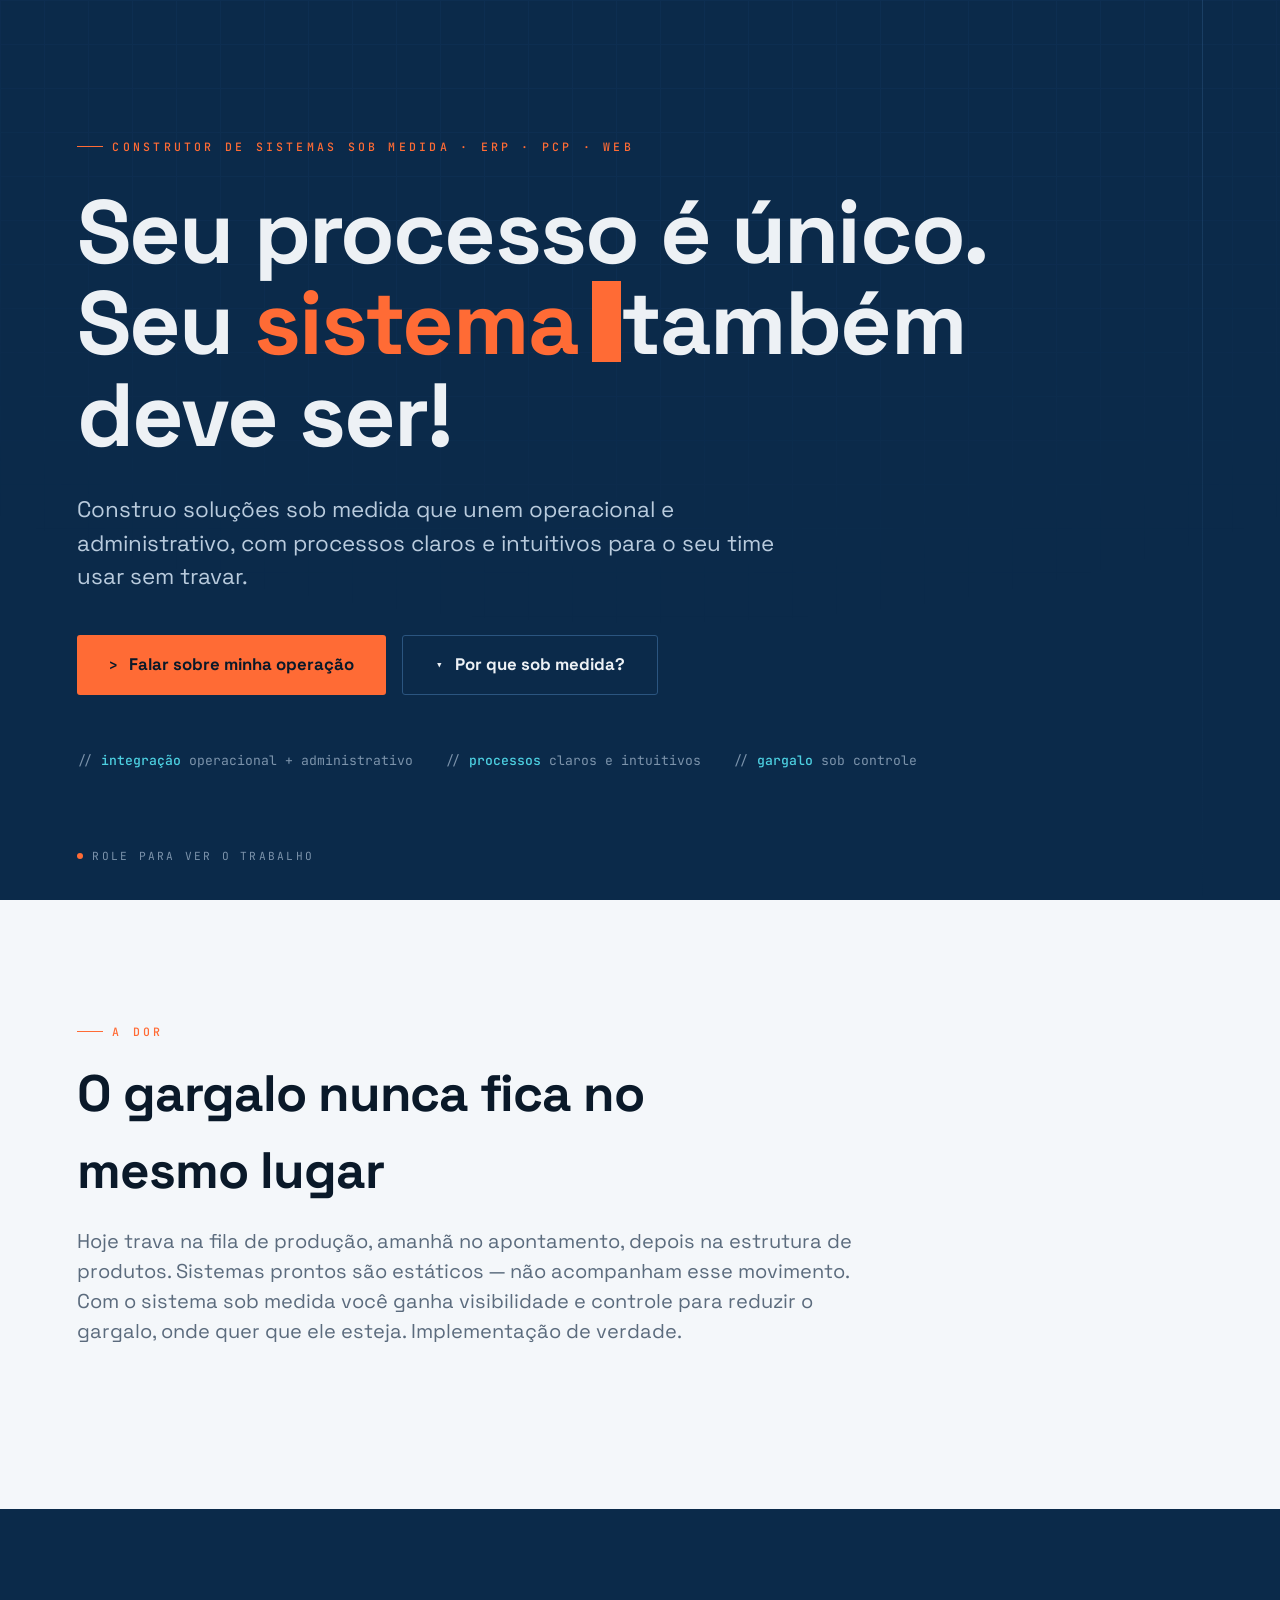
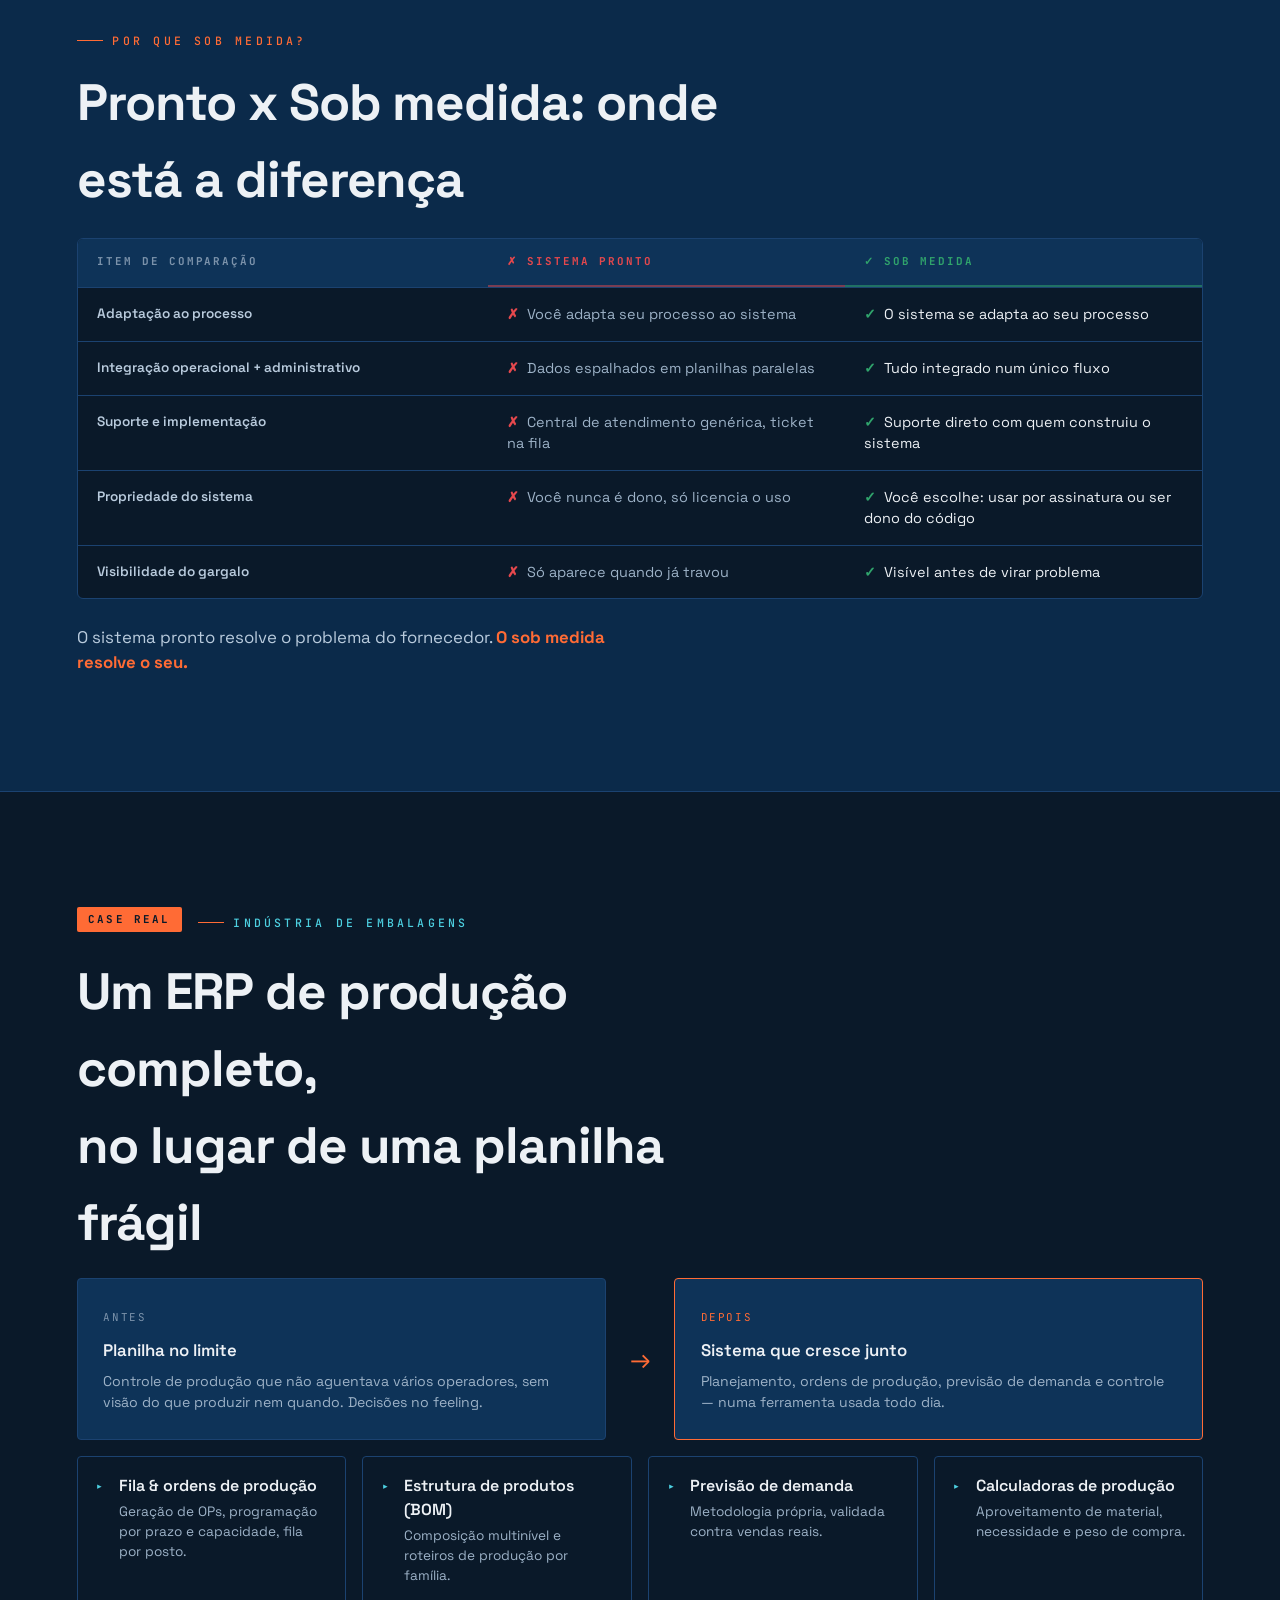
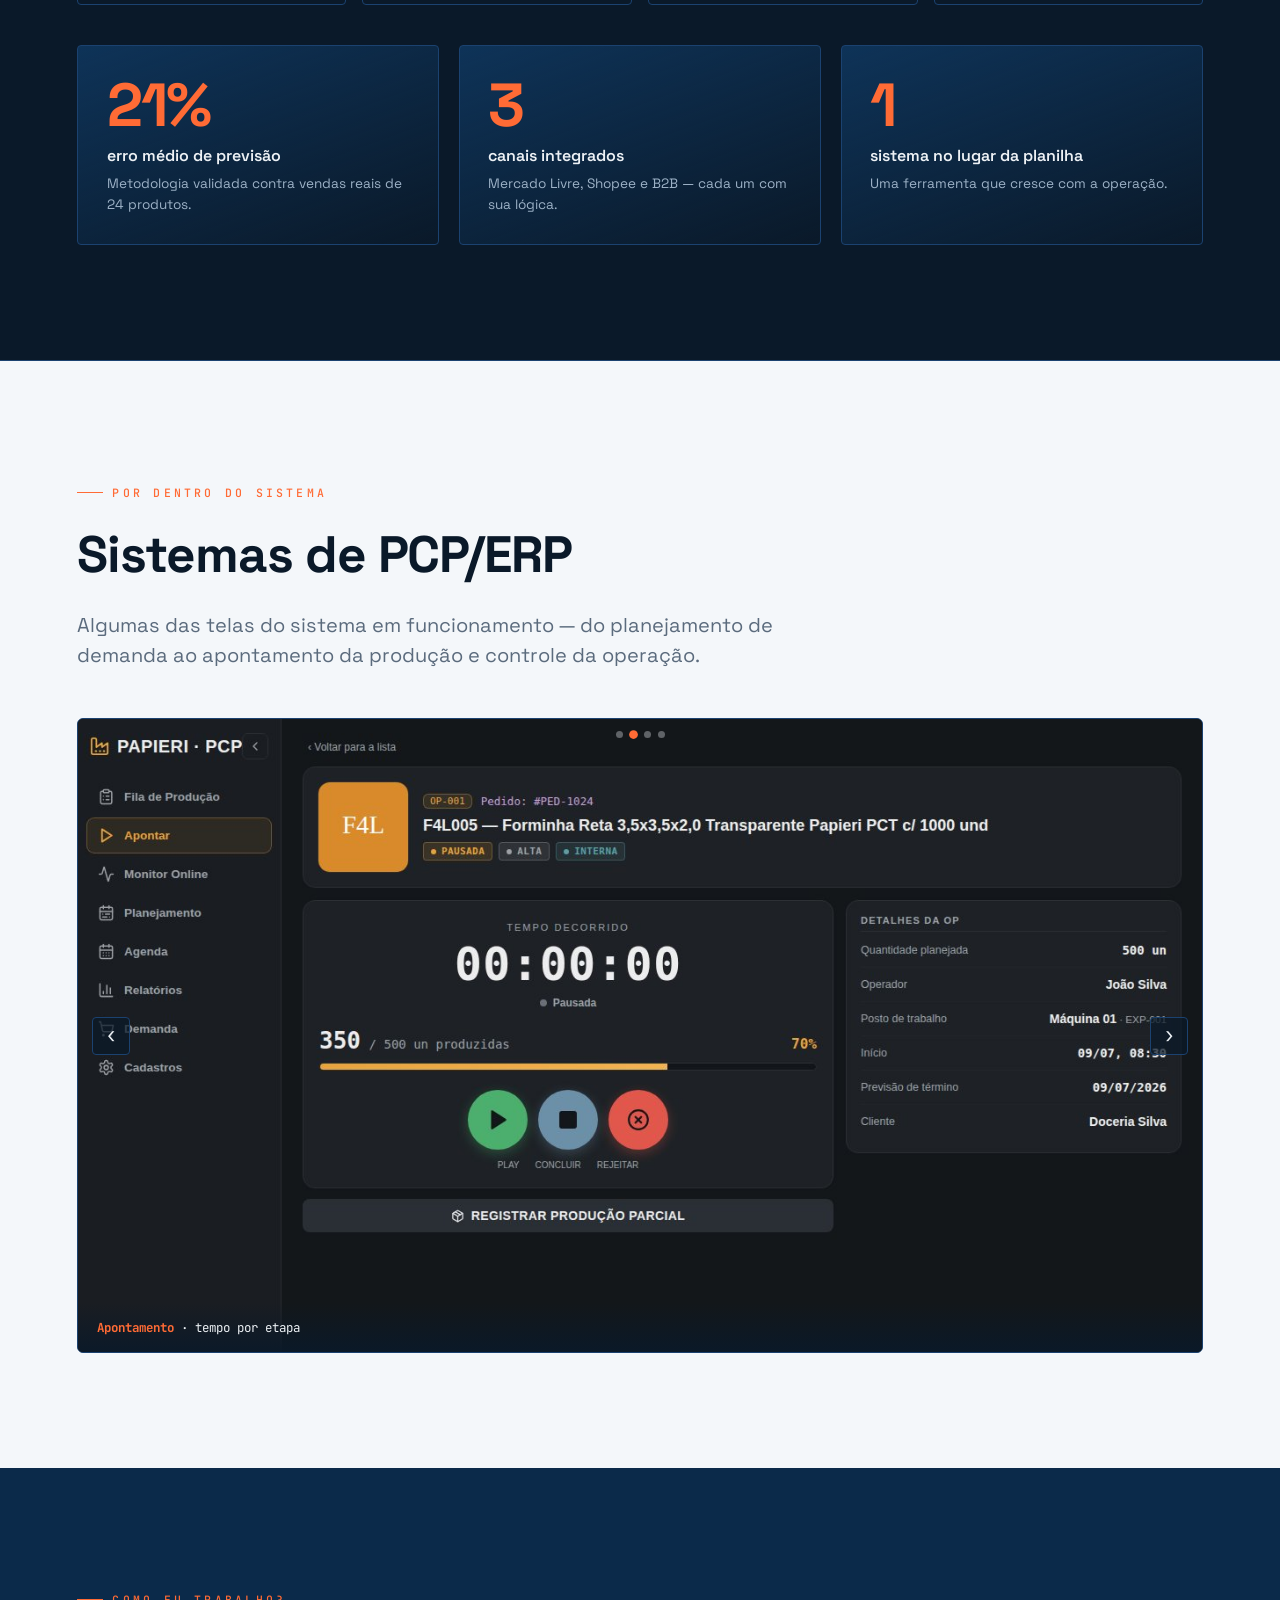
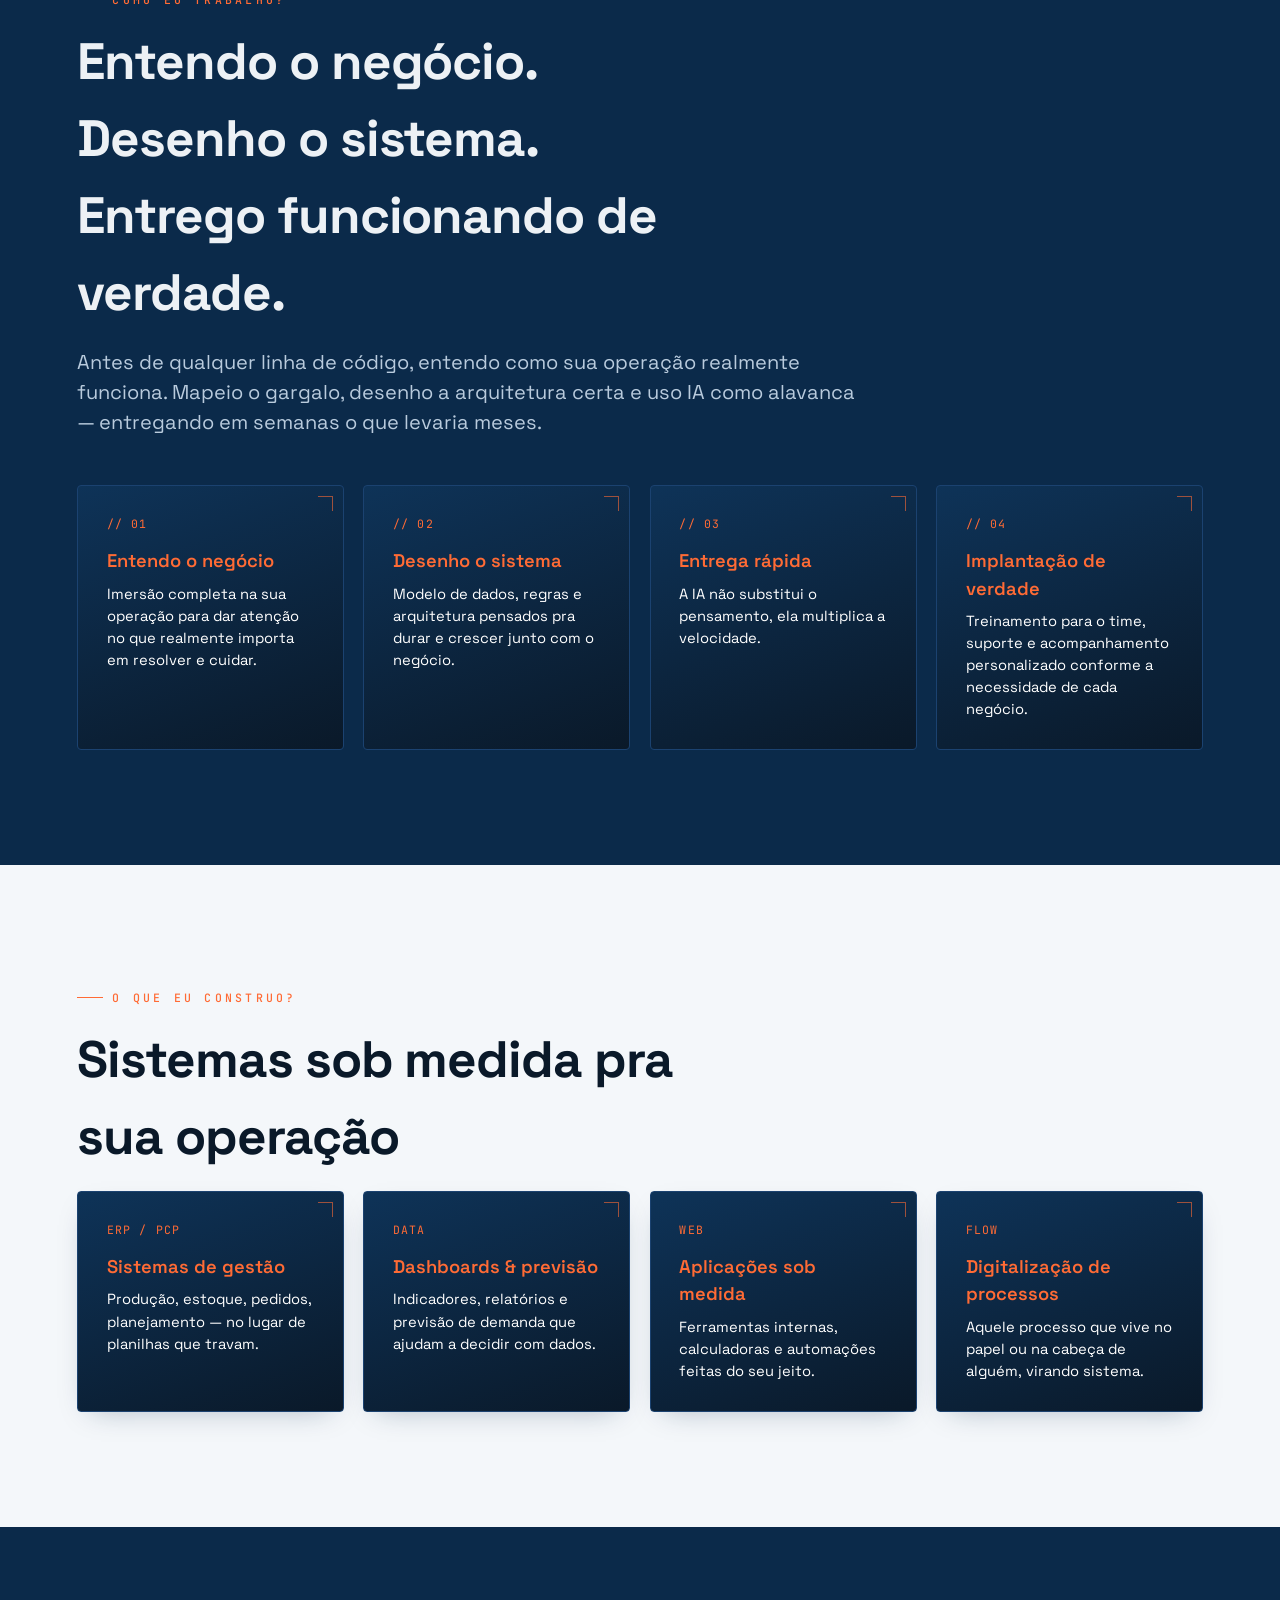
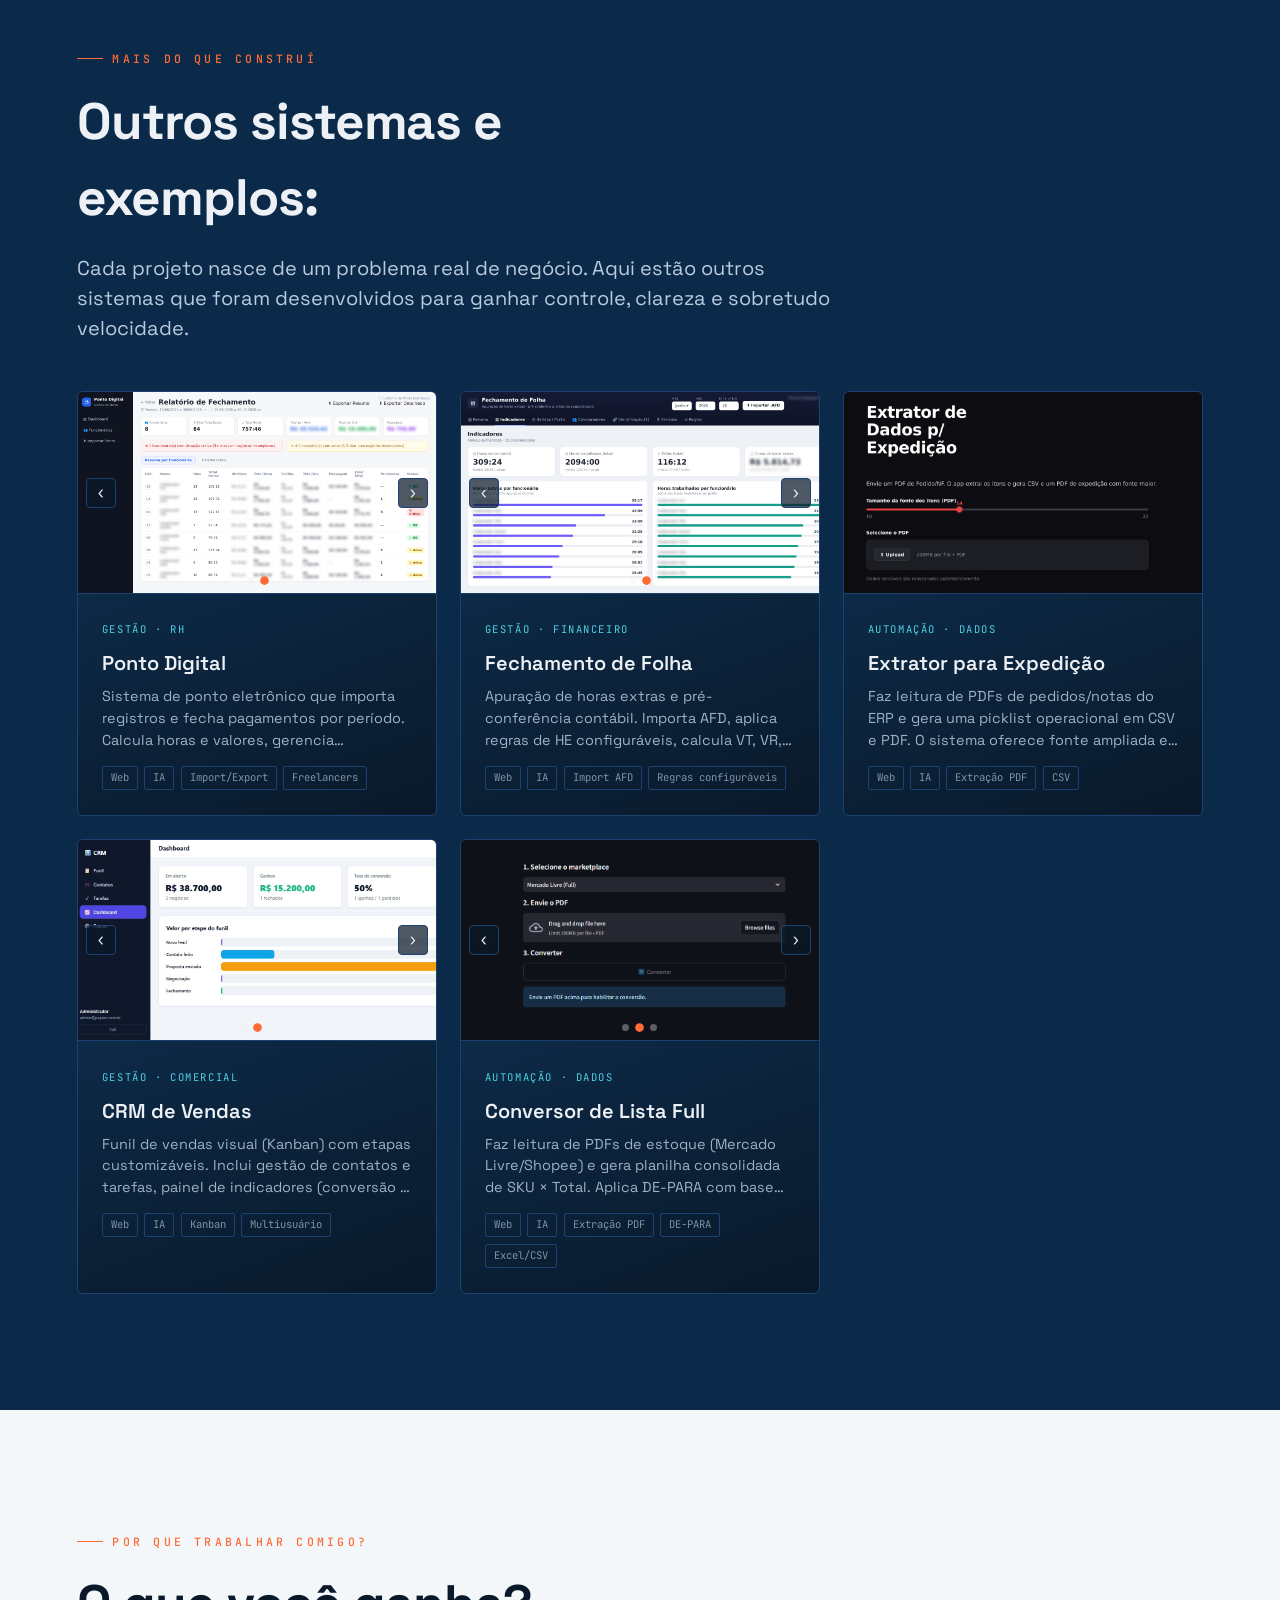
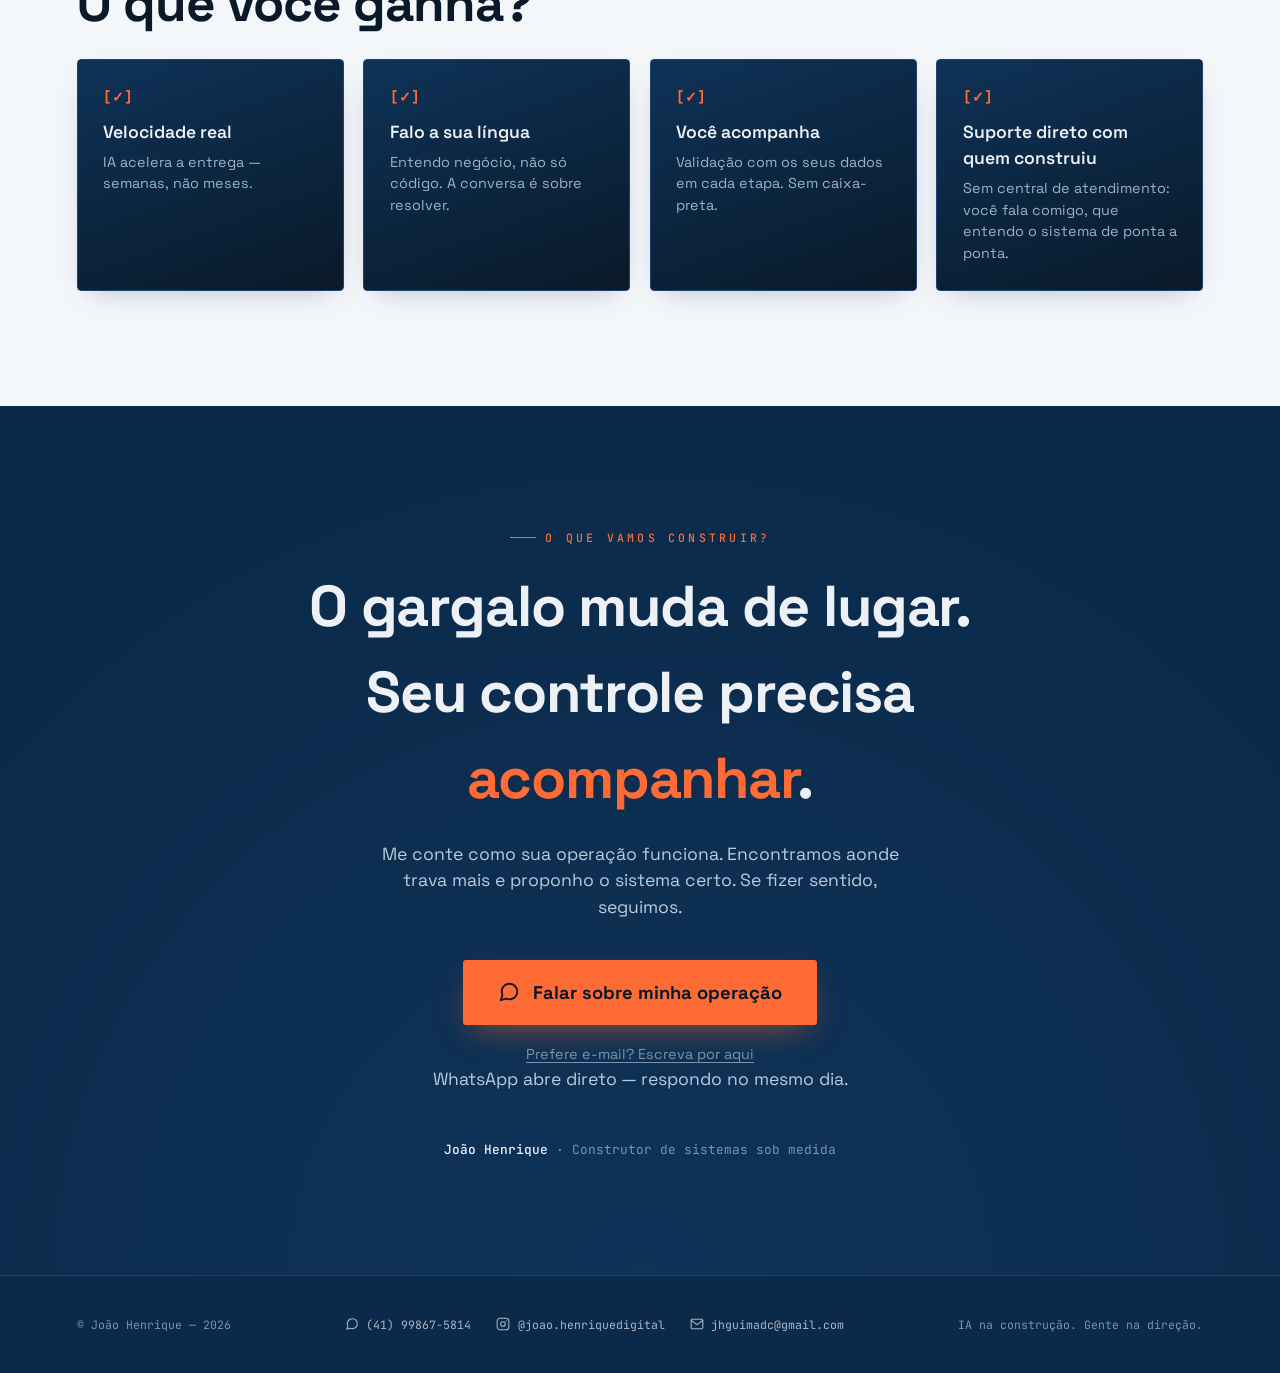
==== index.html @ 3c749654 "Update index.html Mudança do carrossel CASE REAL" ====
<!DOCTYPE html>
<html lang="pt-BR">
<head>
<meta charset="UTF-8">
<meta name="viewport" content="width=device-width, initial-scale=1.0">
<title>João Henrique · Construtor de Sistemas Sob Medida (ERP, PCP, Web)</title>
<meta name="description" content="Construo sistemas sob medida para empresas que sentem o ERP pronto limitado e lento. Operacional e administrativo integrados, processos claros e procedimentos intuitivos. Da planilha no limite ao software que sua operação usa todo dia.">
<meta name="author" content="João Henrique">
<meta name="keywords" content="sistema sob medida, ERP, PCP, desenvolvimento web, integração de sistemas, dashboard, previsão de demanda, automação, IA, software de gestão">
<meta name="theme-color" content="#0B2A4A">
<link rel="canonical" href="https://jhguimadc.github.io/portfolio/">
<link rel="icon" type="image/svg+xml" href="favicon.svg">
<link rel="apple-touch-icon" href="favicon.svg">
<meta property="og:type" content="website">
<meta property="og:site_name" content="João Henrique · Construtor de Sistemas">
<meta property="og:locale" content="pt_BR">
<meta property="og:url" content="https://jhguimadc.github.io/portfolio/">
<meta property="og:title" content="Construo o sistema que integra a sua operação">
<meta property="og:description" content="Sistemas sob medida (ERP, PCP, Web) para empresas que vivem de planilha e retrabalho. Operacional e administrativo integrados, com processos claros e intuitivos.">
<meta property="og:image" content="https://jhguimadc.github.io/portfolio/img/fila-de-producao.jpg">
<meta property="og:image:alt" content="Tela do sistema de PCP — fila de produção com ordens e prioridades">
<meta name="twitter:card" content="summary_large_image">
<meta name="twitter:title" content="Construo o sistema que integra a sua operação">
<meta name="twitter:description" content="Sistemas sob medida (ERP, PCP, Web) — operacional e administrativo integrados, com processos claros e intuitivos.">
<meta name="twitter:image" content="https://jhguimadc.github.io/portfolio/img/fila-de-producao.jpg">
<link rel="preconnect" href="https://fonts.googleapis.com">
<link rel="preconnect" href="https://fonts.gstatic.com" crossorigin>
<link href="https://fonts.googleapis.com/css2?family=Space+Grotesk:wght@400;500;600;700&family=JetBrains+Mono:wght@400;500;700&display=swap" rel="stylesheet">
<style>
  :root{
    --blueprint:#0B2A4A;
    --blueprint-2:#0E3358;
    --ink:#0A1929;
    --paper:#EDF1F5;
    --line:#2B5580;
    --line-soft:#1B4270;
    --spark:#FF6B35;
    --spark-2:#FFB627;
    --cyan:#4DD0E1;
    --white:#FFFFFF;
    --mute:#7C93AB;
  }
  *{margin:0;padding:0;box-sizing:border-box}
  html{scroll-behavior:smooth}
  body{
    font-family:'Space Grotesk',sans-serif;
    background:var(--blueprint);
    color:var(--paper);
    overflow-x:hidden;
    line-height:1.5;
  }
  .mono{font-family:'JetBrains Mono',monospace}
  .blueprint-grid{
    position:fixed;inset:0;z-index:0;pointer-events:none;
    background-image:
      linear-gradient(var(--line-soft) 1px,transparent 1px),
      linear-gradient(90deg,var(--line-soft) 1px,transparent 1px);
    background-size:44px 44px;
    opacity:0.20;
    mask-image:radial-gradient(ellipse 90% 70% at 50% 0%,#000 40%,transparent 100%);
  }
  .content{position:relative;z-index:1}
  .eyebrow{
    font-family:'JetBrains Mono',monospace;
    font-size:.72rem;letter-spacing:.28em;text-transform:uppercase;
    color:var(--spark);font-weight:500;
    display:inline-flex;align-items:center;gap:.6rem;
  }
  .eyebrow::before{content:"";width:26px;height:1px;background:var(--spark)}
  section{padding:clamp(4rem,9vw,8rem) clamp(1.4rem,6vw,7rem);position:relative}
  /* ===== FALLBACK: conteúdo começa VISÍVEL ===== */
  .reveal{opacity:1;transform:none}
  .js .reveal{opacity:0;transform:translateY(34px);transition:opacity .7s cubic-bezier(.2,.7,.2,1),transform .7s cubic-bezier(.2,.7,.2,1)}
  .js .reveal.in{opacity:1;transform:none}
  h2.sec{font-size:clamp(1.9rem,4.5vw,3.2rem);font-weight:700;letter-spacing:-.02em;margin:1rem 0 1rem;max-width:20ch}
  .lead{font-size:clamp(1.05rem,1.8vw,1.25rem);color:#B9CBDD;max-width:60ch;margin-bottom:3rem}
  /* ===== Seções alternadas em fundo claro ===== */
  section.light{
    background:#F4F7FA;
    color:var(--ink);
  }
  section.light h2.sec{color:var(--ink)}
  section.light .lead{color:#5b6b7d}
  section.light p{color:#5b6b7d}
  /* títulos de why/project em seções claras continuam claros (fundos escuros) */
  section.light .why .w h3,
  section.light .project h3{color:var(--paper)}
  section.light .card,
  section.light .why .w,
  section.light .project{
    box-shadow:0 10px 28px -14px rgba(11,42,74,.35);
  }
  section.light .gcarousel{background:var(--blueprint-2)}
  /* ---------- HERO ---------- */
  .hero{min-height:100vh;display:flex;flex-direction:column;justify-content:center;position:relative}
  .hero-tag{margin-bottom:2rem;opacity:0;animation:fadeUp .7s .1s forwards}
  .hero h1{
    font-size:clamp(2.4rem,7vw,5.8rem);font-weight:700;line-height:1.02;
    letter-spacing:-.02em;max-width:18ch;
  }
  .hero h1 .l{display:block;opacity:0;transform:translateY(24px);animation:fadeUp .8s forwards}
  .hero h1 .l:nth-child(1){animation-delay:.25s}
  .hero h1 .l:nth-child(2){animation-delay:.4s}
  .hero h1 .accent{color:var(--spark);position:relative;white-space:nowrap}
  .hero h1 .accent::after{
    content:"";display:inline-block;width:.5ch;height:.9em;background:var(--spark);
    margin-left:.15em;vertical-align:-8%;animation:blink 1.1s steps(2) infinite;
  }
  @keyframes blink{0%,50%{opacity:1}51%,100%{opacity:0}}
  .hero p.sub{
    margin-top:2rem;font-size:clamp(1.05rem,2vw,1.4rem);color:#B9CBDD;max-width:52ch;
    opacity:0;animation:fadeUp .8s .6s forwards;
  }
  .hero-cta{
    display:flex;gap:1rem;flex-wrap:wrap;margin-top:2.6rem;
    opacity:0;animation:fadeUp .8s .8s forwards;
  }
  .btn{
    display:inline-flex;align-items:center;gap:.7rem;background:var(--spark);color:var(--ink);
    font-weight:700;font-size:1.05rem;padding:1rem 2rem;border-radius:3px;text-decoration:none;
    font-family:'Space Grotesk';transition:transform .2s,box-shadow .2s;
    box-shadow:0 0 0 rgba(255,107,53,0);
  }
  .btn:hover{transform:translateY(-2px);box-shadow:0 12px 30px -8px rgba(255,107,53,.5)}
  .btn .mono{font-size:.9rem}
  .btn.ghost{background:transparent;color:var(--paper);border:1px solid var(--line);box-shadow:none}
  .btn.ghost:hover{border-color:var(--spark);color:var(--spark);box-shadow:none}
  .hero .meta{
    margin-top:3.5rem;display:flex;gap:2rem;flex-wrap:wrap;
    opacity:0;animation:fadeUp .8s 1s forwards;
  }
  .hero .meta .m{font-family:'JetBrains Mono',monospace;font-size:.82rem;color:var(--mute)}
  .hero .meta .m b{color:var(--cyan);font-weight:500}
  .scroll-hint{
    position:absolute;bottom:2.2rem;left:clamp(1.4rem,6vw,7rem);
    font-family:'JetBrains Mono',monospace;font-size:.7rem;letter-spacing:.2em;
    color:var(--mute);text-transform:uppercase;opacity:0;animation:fadeUp 1s 1.2s forwards;
    display:flex;align-items:center;gap:.6rem;
  }
  .scroll-hint .dot{width:6px;height:6px;border-radius:50%;background:var(--spark);animation:pulse 1.6s infinite}
  .dim-line{position:absolute;right:clamp(1.4rem,6vw,7rem);top:0;bottom:0;width:1px;
    background:linear-gradient(var(--line),transparent);opacity:.5;display:none}
  @media(min-width:900px){.dim-line{display:block}}
  @keyframes fadeUp{to{opacity:1;transform:translateY(0)}}
  @keyframes pulse{0%,100%{opacity:1;transform:scale(1)}50%{opacity:.3;transform:scale(1.6)}}
  /* ---------- cards ---------- */
  .grid-svc{display:grid;grid-template-columns:repeat(auto-fit,minmax(255px,1fr));gap:1.2rem;margin-top:1rem}
  .card{
    background:linear-gradient(160deg,var(--blueprint-2),var(--ink));
    border:1px solid var(--line-soft);border-radius:4px;padding:1.8rem;position:relative;
    transition:border-color .3s,transform .3s;overflow:hidden;
  }
  .card::before{
    content:"";position:absolute;top:10px;right:10px;width:14px;height:14px;
    border-top:1px solid var(--spark);border-right:1px solid var(--spark);opacity:.6;
  }
  .card:hover{border-color:var(--spark);transform:translateY(-4px)}
  .card .num{font-family:'JetBrains Mono',monospace;font-size:.72rem;color:var(--spark);letter-spacing:.1em}
  .card h3{font-size:1.15rem;font-weight:600;margin:.9rem 0 .5rem}
  .card p{font-size:.92rem;color:#9DB2C7}
  .card.pain{border-color:var(--spark-2)}
  .card.pain .num{color:var(--spark-2)}
  .card.solution{border-color:var(--cyan)}
  .card.solution .num{color:var(--cyan)}
  /* ---------- processo ---------- */
  .flow{display:grid;grid-template-columns:repeat(auto-fit,minmax(210px,1fr));gap:0;margin-top:1rem}
  .step{padding:1.8rem 1.6rem;border-left:1px solid var(--line-soft);position:relative}
  .step:first-child{border-left:none}
  .step .st-n{font-family:'JetBrains Mono',monospace;font-size:2.4rem;font-weight:700;color:var(--line);line-height:1}
  .step:hover .st-n{color:var(--spark);transition:color .3s}
  .step h3{font-size:1.1rem;font-weight:600;margin:.7rem 0 .5rem}
  .step p{font-size:.88rem;color:#9DB2C7}
  .step .tick{position:absolute;top:1.9rem;right:1.4rem;width:7px;height:7px;background:var(--cyan);border-radius:50%;opacity:.5}
  /* ---------- CASE ---------- */
  .case{background:var(--ink);border-top:1px solid var(--line-soft);border-bottom:1px solid var(--line-soft)}
  .case-head{display:flex;align-items:baseline;gap:1rem;flex-wrap:wrap}
  .case-head .tagpill{
    font-family:'JetBrains Mono',monospace;font-size:.68rem;letter-spacing:.2em;text-transform:uppercase;
    color:var(--ink);background:var(--spark);padding:.28rem .7rem;border-radius:2px;font-weight:700;
  }
  .stats{display:grid;grid-template-columns:repeat(auto-fit,minmax(200px,1fr));gap:1.2rem;margin-top:2.5rem}
  .stat{border:1px solid var(--line-soft);border-radius:4px;padding:1.8rem;background:linear-gradient(160deg,var(--blueprint-2),transparent)}
  .stat .big{font-size:clamp(2.6rem,6vw,3.8rem);font-weight:700;color:var(--spark);letter-spacing:-.03em;line-height:1;font-family:'Space Grotesk'}
  .stat .lbl{font-weight:600;margin-top:.5rem}
  .stat .desc{font-size:.85rem;color:#9DB2C7;margin-top:.4rem}
  .ba{display:grid;grid-template-columns:1fr auto 1fr;gap:1.5rem;align-items:stretch;margin-top:1rem}
  @media(max-width:720px){.ba{grid-template-columns:1fr;gap:.8rem}.ba .arrow{transform:rotate(90deg);justify-self:center}}
  .ba .box{border:1px solid var(--line-soft);border-radius:4px;padding:1.6rem;background:var(--blueprint-2)}
  .ba .box.after{border-color:var(--spark)}
  .ba .box .tag{font-family:'JetBrains Mono',monospace;font-size:.68rem;letter-spacing:.15em;text-transform:uppercase;color:var(--mute)}
  .ba .box.after .tag{color:var(--spark)}
  .ba .box h4{font-size:1.05rem;font-weight:600;margin:.6rem 0 .5rem}
  .ba .box p{font-size:.88rem;color:#9DB2C7}
  .ba .arrow{display:flex;align-items:center;color:var(--spark);font-size:1.6rem}
  .feat{display:grid;grid-template-columns:repeat(auto-fit,minmax(240px,1fr));gap:1rem;margin-top:1rem}
  .feat .f{display:flex;gap:.9rem;align-items:flex-start;padding:1.1rem;border:1px solid var(--line-soft);border-radius:4px}
  .feat .f .fi{color:var(--cyan);font-family:'JetBrains Mono',monospace;font-size:.9rem;margin-top:.1rem;flex-shrink:0}
  .feat .f h4{font-size:1rem;font-weight:600}
  .feat .f p{font-size:.85rem;color:#9DB2C7;margin-top:.2rem}
  /* ---------- porque ---------- */
  .why{display:grid;grid-template-columns:repeat(auto-fit,minmax(250px,1fr));gap:1.2rem;margin-top:1rem}
  .why .w{padding:1.6rem;border-radius:4px;background:linear-gradient(160deg,var(--blueprint-2),var(--ink));border:1px solid var(--line-soft);position:relative}
  .why .w .chk{color:var(--spark);font-family:'JetBrains Mono',monospace;font-weight:700;font-size:.9rem}
  .why .w h3{font-size:1.1rem;font-weight:600;margin:.6rem 0 .4rem}
  .why .w p{font-size:.9rem;color:#9DB2C7}
  /* ---------- CTA ---------- */
  .cta{text-align:center;background:radial-gradient(ellipse 70% 100% at 50% 100%,var(--blueprint-2),var(--blueprint))}
  .cta h2{font-size:clamp(2rem,5.5vw,3.6rem);font-weight:700;letter-spacing:-.02em;max-width:20ch;margin:1rem auto 1.2rem}
  .cta .accent{color:var(--spark)}
  .cta p{color:#B9CBDD;max-width:50ch;margin:0 auto 2.5rem;font-size:1.1rem}
  .btn-row{display:flex;gap:1rem;justify-content:center;flex-wrap:wrap}
  .btn-note{margin-top:1.1rem;font-size:.85rem;color:var(--mute)}
  .signature{margin-top:3rem;font-family:'JetBrains Mono',monospace;font-size:.8rem;color:var(--mute)}
  .signature b{color:var(--paper);font-weight:500}
  footer{padding:2.5rem clamp(1.4rem,6vw,7rem);border-top:1px solid var(--line-soft);
    font-family:'JetBrains Mono',monospace;font-size:.72rem;color:var(--mute);
    display:flex;justify-content:space-between;align-items:center;flex-wrap:wrap;gap:1.2rem}
  .foot-contacts{display:flex;align-items:center;gap:1.6rem;flex-wrap:wrap;justify-content:center}
  .foot-contacts a{color:#A9B6C6;text-decoration:none;display:inline-flex;align-items:center;gap:.45rem;transition:color .2s}
  .foot-contacts a:hover{color:var(--spark)}
  .foot-contacts .ico{width:14px;height:14px;fill:none;stroke:currentColor;stroke-width:1.8;stroke-linecap:round;stroke-linejoin:round;flex-shrink:0}
  @media(max-width:760px){footer{flex-direction:column;text-align:center}}
  /* ---------- galeria ---------- */
  .gallery{display:grid;grid-template-columns:repeat(auto-fit,minmax(280px,1fr));gap:1.1rem;margin-top:1.4rem}
  .shot{position:relative;border:1px solid var(--line-soft);border-radius:5px;overflow:hidden;background:var(--blueprint-2);aspect-ratio:16/10;transition:border-color .3s,transform .3s}
  .shot:hover{border-color:var(--spark);transform:translateY(-3px)}
  .shot img{width:100%;height:100%;object-fit:cover;display:block}
  .shot .label{position:absolute;left:0;right:0;bottom:0;padding:.7rem .9rem;background:linear-gradient(transparent,rgba(10,25,41,.92));font-family:'JetBrains Mono',monospace;font-size:.72rem;color:var(--paper);letter-spacing:.03em;z-index:2}
  .shot .label b{color:var(--spark)}
  .projects{display:grid;grid-template-columns:repeat(auto-fit,minmax(300px,1fr));gap:1.4rem;margin-top:1.4rem}
  .project{border:1px solid var(--line-soft);border-radius:6px;overflow:hidden;background:linear-gradient(160deg,var(--blueprint-2),var(--ink));transition:border-color .3s,transform .3s;display:flex;flex-direction:column}
  .project:hover{border-color:var(--spark);transform:translateY(-4px)}
  .project .thumb{position:relative;aspect-ratio:16/9;overflow:hidden;border-bottom:1px solid var(--line-soft);background:var(--ink)}
  .project .thumb img{width:100%;height:100%;object-fit:cover;display:block}
  .project .pbody{padding:1.4rem 1.5rem 1.6rem}
  .project .ptag{font-family:'JetBrains Mono',monospace;font-size:.66rem;letter-spacing:.15em;text-transform:uppercase;color:var(--cyan)}
  .project h3{font-size:1.25rem;font-weight:600;margin:.5rem 0 .5rem}
  .project p{font-size:.9rem;color:#9DB2C7;margin-bottom:.9rem}
  .project .stack{display:flex;flex-wrap:wrap;gap:.4rem}
  .project .stack span{font-family:'JetBrains Mono',monospace;font-size:.66rem;color:var(--mute);border:1px solid var(--line-soft);padding:.2rem .5rem;border-radius:2px}
  /* ===== Projetos: descrição limitada p/ blocos uniformes ===== */
  .project .pbody p{
    display:-webkit-box;
    -webkit-line-clamp:3;
    -webkit-box-orient:vertical;
    overflow:hidden;
  }
  /* carrossel */
  .thumb.carousel{overflow:hidden}
  .carousel .track{display:flex;height:100%;transition:transform .45s cubic-bezier(.2,.7,.2,1)}
  .carousel .track img{flex:0 0 100%;width:100%;height:100%;object-fit:cover;object-position:top left;display:block}
  .carousel .cnav{position:absolute;top:50%;transform:translateY(-50%);z-index:3;width:30px;height:30px;display:flex;align-items:center;justify-content:center;background:rgba(10,25,41,.72);border:1px solid var(--line-soft);border-radius:4px;color:var(--paper);font-size:1rem;line-height:1;cursor:pointer;transition:border-color .2s,color .2s;font-family:'JetBrains Mono',monospace}
  .carousel .cnav:hover{border-color:var(--spark);color:var(--spark)}
  .carousel .cnav.prev{left:8px}
  .carousel .cnav.next{right:8px}
  .carousel .dots{position:absolute;bottom:9px;left:0;right:0;z-index:3;display:flex;justify-content:center;gap:7px}
  .carousel .dots button{width:7px;height:7px;border-radius:50%;border:none;padding:0;cursor:pointer;background:rgba(237,241,245,.35);transition:background .25s,transform .25s}
  .carousel .dots button.on{background:var(--spark);transform:scale(1.25)}
  .gcarousel{position:relative;margin-top:1.4rem;border:1px solid var(--line-soft);border-radius:6px;overflow:hidden;background:var(--blueprint-2)}
  .gcarousel .gslide{position:relative;flex:0 0 100%;min-width:0;aspect-ratio:16/9;background:var(--ink)}
  .gcarousel .gslide img{width:100%;height:100%;object-fit:cover;object-position:top left;display:block;cursor:zoom-in}
  .gcarousel .label{position:absolute;left:0;right:0;bottom:0;margin:0;padding:1rem 1.2rem .9rem;background:linear-gradient(transparent,rgba(10,25,41,.94));font-family:'JetBrains Mono',monospace;font-size:.78rem;color:var(--paper);z-index:2}
  .gcarousel .label b{color:var(--spark)}
  .gcarousel .cnav{width:38px;height:38px;font-size:1.3rem}
  .gcarousel .cnav.prev{left:14px}
  .gcarousel .cnav.next{right:14px}
  .gcarousel .dots{bottom:auto;top:12px}
  @media(max-width:720px){.gcarousel .gslide{aspect-ratio:4/3}}
  /* lightbox */
  .shot img,.project .thumb img,.gcarousel img{cursor:zoom-in}
  .lightbox{position:fixed;inset:0;z-index:1000;display:none;align-items:center;justify-content:center;background:rgba(6,18,32,.93);backdrop-filter:blur(4px);padding:3vh 3vw;cursor:zoom-out}
  .lightbox.open{display:flex}
  .lightbox img{max-width:100%;max-height:92vh;object-fit:contain;border:1px solid var(--line);border-radius:6px;box-shadow:0 24px 70px -14px rgba(0,0,0,.75)}
  .lightbox .lb-close{position:absolute;top:1.1rem;right:1.3rem;color:var(--paper);font-family:'JetBrains Mono',monospace;font-size:1.1rem;background:rgba(10,25,41,.6);border:1px solid var(--line-soft);width:42px;height:42px;border-radius:6px;cursor:pointer;display:flex;align-items:center;justify-content:center;transition:border-color .2s,color .2s}
  .lightbox .lb-close:hover{border-color:var(--spark);color:var(--spark)}
  .lightbox .lb-cap{position:absolute;bottom:1.1rem;left:0;right:0;text-align:center;padding:0 2rem;font-family:'JetBrains Mono',monospace;font-size:.78rem;color:#B9CBDD;letter-spacing:.03em}
  @media(prefers-reduced-motion:reduce){
    *{animation:none!important;transition:none!important}
    .reveal,.js .reveal,.js .reveal.in{opacity:1;transform:none}
    .hero-tag,.hero h1 .l,.hero p.sub,.hero-cta,.hero .meta,.scroll-hint{opacity:1;transform:none}
  }
/* ===== CTA otimizado (conversão) ===== */
.btn-wa{
  display:inline-flex;align-items:center;gap:.8rem;
  background:var(--spark);color:var(--ink);
  font-weight:700;font-size:1.15rem;padding:1.15rem 2.2rem;
  border-radius:3px;text-decoration:none;font-family:'Space Grotesk';
  transition:transform .2s,box-shadow .2s;
  box-shadow:0 12px 32px -10px rgba(255,107,53,.55);
}
.btn-wa:hover{transform:translateY(-2px);box-shadow:0 16px 38px -10px rgba(255,107,53,.7)}
.btn-wa .wa-ico{width:22px;height:22px;flex-shrink:0;fill:none;stroke:currentColor;stroke-width:2;stroke-linecap:round;stroke-linejoin:round}
.cta-email{
  display:inline-block;margin-top:1.2rem;
  color:var(--mute);font-size:.9rem;
  text-decoration:underline;text-underline-offset:3px;transition:color .2s;
}
.cta-email:hover{color:var(--paper)}
.cta-assurance{margin-top:1.4rem;font-size:1rem;color:#B9CBDD}
.cta-assurance b{color:var(--spark-2);font-weight:600}
  /* ===== Cards: contraste laranja/branco (Como eu trabalho + O que construo) ===== */
.cards-contrast .card h3{color:var(--spark)}   /* títulos em laranja */
.cards-contrast .card p{color:var(--white)}    /* texto do corpo em branco */
/* ===== Checklist comparativo: Pronto x Sob Medida ===== */
:root{--red:#E5484D;--green:#30A46C}
.cmp{display:grid;grid-template-columns:1.15fr 1fr 1fr;margin-top:1.2rem;border:1px solid var(--line-soft);border-radius:6px;overflow:hidden;background:var(--ink)}
.cmp .c-head,.cmp .c-row{display:contents}
.cmp .c-cell{padding:1rem 1.2rem;font-size:.9rem;line-height:1.45}
.cmp .c-head .c-cell{font-family:'JetBrains Mono',monospace;font-size:.68rem;letter-spacing:.18em;text-transform:uppercase;font-weight:700;background:var(--blueprint-2);padding:.95rem 1.2rem}
.cmp .c-head .c-cell.item{color:var(--mute)}
.cmp .c-head .c-cell.bad{color:var(--red);border-bottom:2px solid rgba(229,72,77,.5)}
.cmp .c-head .c-cell.good{color:var(--green);border-bottom:2px solid rgba(48,164,108,.55)}
.cmp .c-row .c-cell{border-top:1px solid var(--line-soft)}
.cmp .c-row .c-cell.item{color:#B9CBDD;font-weight:600;font-size:.85rem}
.cmp .c-row .c-cell.bad{color:#9DB2C7}
.cmp .c-row .c-cell.good{color:var(--paper)}
.cmp .c-cell .ic{font-family:'JetBrains Mono',monospace;font-weight:700;margin-right:.45rem}
.cmp .c-cell.bad .ic{color:var(--red)}
.cmp .c-cell.good .ic{color:var(--green)}
.cmp .c-row:hover .c-cell{background:rgba(11,42,74,.4)}
.cmp-close{margin-top:1.6rem;font-size:1.05rem;color:#B9CBDD;max-width:52ch}
.cmp-close b{color:var(--spark)}
@media(max-width:760px){
  .cmp{grid-template-columns:1fr}
  .cmp .c-head{display:none}
  .cmp .c-row{display:grid;grid-template-columns:1fr}
  .cmp .c-row .c-cell.item{background:var(--blueprint-2);font-family:'JetBrains Mono',monospace;font-size:.7rem;letter-spacing:.12em;text-transform:uppercase;color:var(--cyan);font-weight:700}
  .cmp .c-row .c-cell.bad{border-top:1px dashed var(--line-soft)}
}  
</style>
</head>
<body>
<div class="blueprint-grid"></div>
<div class="content">
  <!-- 1. HERO (Azul) -->
  <section class="hero">
    <div class="dim-line"></div>
    <div class="hero-tag"><span class="eyebrow">Construtor de Sistemas Sob Medida · ERP · PCP · Web</span></div>
    <h1>
      <span class="l">Seu processo é único.</span>
      <span class="l">Seu <span class="accent">sistema</span>também deve ser!</span>
    </h1>
    <p class="sub">Construo soluções sob medida que unem operacional e administrativo, com processos claros e intuitivos para o seu time usar sem travar.</p>
    <div class="hero-cta">
      <a class="btn" href="https://wa.me/5541998675814" target="_blank" rel="noopener"><span class="mono">&gt;</span> Falar sobre minha operação</a>
      <a class="btn ghost" href="#dor"><span class="mono">▾</span> Por que sob medida?</a>
    </div>
    <div class="meta">
      <span class="m">// <b>integração</b> operacional + administrativo</span>
      <span class="m">// <b>processos</b> claros e intuitivos</span>
      <span class="m">// <b>gargalo</b> sob controle</span>
    </div>
    <div class="scroll-hint"><span class="dot"></span> role para ver o trabalho</div>
  </section>
  <!-- 2. DOR / GARGALO (Branco) — identificação com o problema -->
  <section id="dor" class="light">
    <span class="eyebrow reveal">A dor</span>
    <h2 class="sec reveal">O gargalo nunca fica no mesmo lugar</h2>
    <p class="lead reveal">Hoje trava na fila de produção, amanhã no apontamento, depois na estrutura de produtos. Sistemas prontos são estáticos — não acompanham esse movimento. Com o sistema sob medida você ganha visibilidade e controle para reduzir o gargalo, onde quer que ele esteja. Implementação de verdade.</p>
  </section>
  <!-- 3. POR QUE SOB MEDIDA (Azul) — comparativo Pronto x Personalizado -->
  <section>
    <span class="eyebrow reveal">Por que sob medida?</span>
    <h2 class="sec reveal">Pronto x Sob medida: onde está a diferença</h2>
    <div class="cmp reveal">
  <div class="c-head">
    <span class="c-cell item">Item de comparação</span>
    <span class="c-cell bad">✗ Sistema pronto</span>
    <span class="c-cell good">✓ Sob medida</span>
  </div>
  <div class="c-row">
    <span class="c-cell item">Adaptação ao processo</span>
    <span class="c-cell bad"><span class="ic">✗</span>Você adapta seu processo ao sistema</span>
    <span class="c-cell good"><span class="ic">✓</span>O sistema se adapta ao seu processo</span>
  </div>
  <div class="c-row">
    <span class="c-cell item">Integração operacional + administrativo</span>
    <span class="c-cell bad"><span class="ic">✗</span>Dados espalhados em planilhas paralelas</span>
    <span class="c-cell good"><span class="ic">✓</span>Tudo integrado num único fluxo</span>
  </div>
  <div class="c-row">
    <span class="c-cell item">Suporte e implementação</span>
    <span class="c-cell bad"><span class="ic">✗</span>Central de atendimento genérica, ticket na fila</span>
    <span class="c-cell good"><span class="ic">✓</span>Suporte direto com quem construiu o sistema</span>
  </div>
  <div class="c-row">
    <span class="c-cell item">Propriedade do sistema</span>
    <span class="c-cell bad"><span class="ic">✗</span>Você nunca é dono, só licencia o uso</span>
    <span class="c-cell good"><span class="ic">✓</span>Você escolhe: usar por assinatura ou ser dono do código</span>
  </div>
  <div class="c-row">
    <span class="c-cell item">Visibilidade do gargalo</span>
    <span class="c-cell bad"><span class="ic">✗</span>Só aparece quando já travou</span>
    <span class="c-cell good"><span class="ic">✓</span>Visível antes de virar problema</span>
  </div>
</div>
<p class="cmp-close reveal">O sistema pronto resolve o problema do fornecedor. <b>O sob medida resolve o seu.</b></p>
  </section>
  <!-- 4. CASE REAL (Azul Escuro) — prova de que funciona -->
  <section class="case">
    <div class="case-head reveal">
      <span class="tagpill">Case real</span>
      <span class="eyebrow" style="color:var(--cyan)">indústria de embalagens</span>
    </div>
    <h2 class="sec reveal" style="margin-top:1.4rem">Um ERP de produção completo,<br>no lugar de uma planilha frágil</h2>
    <div class="ba">
      <div class="box reveal"><span class="tag">Antes</span><h4>Planilha no limite</h4><p>Controle de produção que não aguentava vários operadores, sem visão do que produzir nem quando. Decisões no feeling.</p></div>
      <div class="arrow reveal">→</div>
      <div class="box after reveal"><span class="tag">Depois</span><h4>Sistema que cresce junto</h4><p>Planejamento, ordens de produção, previsão de demanda e controle — numa ferramenta usada todo dia.</p></div>
    </div>
    <div class="feat">
      <div class="f reveal"><span class="fi">▸</span><div><h4>Fila &amp; ordens de produção</h4><p>Geração de OPs, programação por prazo e capacidade, fila por posto.</p></div></div>
      <div class="f reveal"><span class="fi">▸</span><div><h4>Estrutura de produtos (BOM)</h4><p>Composição multinível e roteiros de produção por família.</p></div></div>
      <div class="f reveal"><span class="fi">▸</span><div><h4>Previsão de demanda</h4><p>Metodologia própria, validada contra vendas reais.</p></div></div>
      <div class="f reveal"><span class="fi">▸</span><div><h4>Calculadoras de produção</h4><p>Aproveitamento de material, necessidade e peso de compra.</p></div></div>
    </div>
    <div class="stats">
      <div class="stat reveal"><div class="big" data-count="21" data-suffix="%">0%</div><div class="lbl">erro médio de previsão</div><div class="desc">Metodologia validada contra vendas reais de 24 produtos.</div></div>
      <div class="stat reveal"><div class="big" data-count="3" data-suffix="">0</div><div class="lbl">canais integrados</div><div class="desc">Mercado Livre, Shopee e B2B — cada um com sua lógica.</div></div>
      <div class="stat reveal"><div class="big">1</div><div class="lbl">sistema no lugar da planilha</div><div class="desc">Uma ferramenta que cresce com a operação.</div></div>
    </div>
  </section>
  <!-- 5. GALERIA (Branco) — por dentro do sistema -->
  <section class="light">
    <span class="eyebrow reveal">Por dentro do sistema</span>
    <h2 class="sec reveal">Sistemas de PCP/ERP</h2>
    <p class="lead reveal">Algumas das telas do sistema em funcionamento — do planejamento de demanda ao apontamento da produção e controle da operação.</p>
    <div class="carousel gcarousel reveal" data-carousel>
      <div class="track">
        <figure class="gslide"><img src="img/fila-de-producao.jpg" alt="Fila de Produção — ordens e prioridades"><figcaption class="label"><b>Fila de Produção</b> · ordens e prioridades</figcaption></figure>
        <figure class="gslide"><img src="img/apontamento.jpg" alt="Apontamento de produção com cronômetro"><figcaption class="label"><b>Apontamento</b> · tempo por etapa</figcaption></figure>
        <figure class="gslide"><img src="img/estrutura-bom.jpg" alt="Estrutura de produtos — BOM multinível"><figcaption class="label"><b>Estrutura de Produtos</b> · BOM multinível</figcaption></figure>
        <figure class="gslide"><img src="img/indicadores-producao.jpg" alt="Indicadores da produção — previsto × realizado"><figcaption class="label"><b>Indicadores da Produção</b> · previsto × realizado</figcaption></figure>
      </div>
      <button class="cnav prev" type="button" aria-label="Foto anterior">&lsaquo;</button>
      <button class="cnav next" type="button" aria-label="Próxima foto">&rsaquo;</button>
      <div class="dots"></div>
    </div>
  </section>
  <!-- 6. COMO EU TRABALHO (Azul) — o método -->
  <section class="cards-contrast">
    <span class="eyebrow reveal">Como eu trabalho?</span>
    <h2 class="sec reveal">Entendo o negócio.<br> Desenho o sistema. Entrego funcionando de verdade.</h2>
    <p class="lead reveal">Antes de qualquer linha de código, entendo como sua operação realmente funciona. Mapeio o gargalo, desenho a arquitetura certa e uso IA como alavanca — entregando em semanas o que levaria meses.</p>
    <div class="grid-svc">
      <div class="card reveal"><div class="num">// 01</div><h3>Entendo o negócio</h3><p>Imersão completa na sua operação para dar atenção no que realmente importa em resolver e cuidar.</p></div>
      <div class="card reveal"><div class="num">// 02</div><h3>Desenho o sistema</h3><p>Modelo de dados, regras e arquitetura pensados pra durar e crescer junto com o negócio.</p></div>
      <div class="card reveal"><div class="num">// 03</div><h3>Entrega rápida</h3><p>A IA não substitui o pensamento, ela multiplica a velocidade.</p></div>
      <div class="card reveal"><div class="num">// 04</div><h3>Implantação de verdade</h3><p> Treinamento para o time, suporte e acompanhamento personalizado conforme a necessidade de cada negócio.</p></div>
    </div>
  </section>
  <!-- 7. O QUE CONSTRUO (Branco) — o que entrego -->
  <section class="light cards-contrast">
    <span class="eyebrow reveal">O que eu construo?</span>
    <h2 class="sec reveal">Sistemas sob medida pra sua operação</h2>
    <div class="grid-svc">
      <div class="card reveal"><div class="num">ERP / PCP</div><h3>Sistemas de gestão</h3><p>Produção, estoque, pedidos, planejamento — no lugar de planilhas que travam.</p></div>
      <div class="card reveal"><div class="num">DATA</div><h3>Dashboards &amp; previsão</h3><p>Indicadores, relatórios e previsão de demanda que ajudam a decidir com dados.</p></div>
      <div class="card reveal"><div class="num">WEB</div><h3>Aplicações sob medida</h3><p>Ferramentas internas, calculadoras e automações feitas do seu jeito.</p></div>
      <div class="card reveal"><div class="num">FLOW</div><h3>Digitalização de processos</h3><p>Aquele processo que vive no papel ou na cabeça de alguém, virando sistema.</p></div>
    </div>
  </section>
  <!-- 8. OUTROS PROJETOS (Azul) — mais do que construí -->
  <section>
    <span class="eyebrow reveal">Mais do que construí</span>
    <h2 class="sec reveal">Outros sistemas e exemplos:</h2>
    <p class="lead reveal">Cada projeto nasce de um problema real de negócio. Aqui estão outros sistemas que foram desenvolvidos para ganhar controle, clareza e sobretudo velocidade.</p>
    <div class="projects">
      <div class="project reveal">
        <div class="thumb carousel" data-carousel>
          <div class="track">
            <img src="img/ponto-dashboard.jpg" alt="Ponto Digital — Dashboard (histórico de importações)">
            <img src="img/ponto-relatorio.jpg" alt="Ponto Digital — Relatório de fechamento (dados mascarados)">
          </div>
          <button class="cnav prev" type="button" aria-label="Foto anterior">&lsaquo;</button>
          <button class="cnav next" type="button" aria-label="Próxima foto">&rsaquo;</button>
          <div class="dots"></div>
        </div>
        <div class="pbody">
          <span class="ptag">Gestão · RH</span>
          <h3>Ponto Digital</h3>
          <p>Sistema de ponto eletrônico que importa registros e fecha pagamentos por período. Calcula horas e valores, gerencia passagens e sinaliza automaticamente colaboradores com pendências.</p>
          <div class="stack"><span>Web</span><span>IA</span><span>Import/Export</span><span>Freelancers</span></div>
        </div>
      </div>
      <div class="project reveal">
        <div class="thumb carousel" data-carousel>
          <div class="track">
            <img src="img/folha-resumo.jpg" alt="Fechamento de Folha — Resumo do fechamento (dados mascarados)">
            <img src="img/folha-indicadores.jpg" alt="Fechamento de Folha — Indicadores (dados mascarados)">
          </div>
          <button class="cnav prev" type="button" aria-label="Foto anterior">&lsaquo;</button>
          <button class="cnav next" type="button" aria-label="Próxima foto">&rsaquo;</button>
          <div class="dots"></div>
        </div>
        <div class="pbody">
          <span class="ptag">Gestão · Financeiro</span>
          <h3>Fechamento de Folha</h3>
          <p>Apuração de horas extras e pré-conferência contábil. Importa AFD, aplica regras de HE configuráveis, calcula VT, VR, faltas e adicionais, entregando indicadores por colaborador.</p>
          <div class="stack"><span>Web</span><span>IA</span><span>Import AFD</span><span>Regras configuráveis</span></div>
        </div>
      </div>
      <div class="project reveal">
        <div class="thumb"><img src="img/extrator.jpg" alt="Extrator de Dados para Expedição — tela inicial"></div>
        <div class="pbody">
          <span class="ptag">Automação · Dados</span>
          <h3>Extrator para Expedição</h3>
          <p>Faz leitura de PDFs de pedidos/notas do ERP e gera uma picklist operacional em CSV e PDF. O sistema oferece fonte ampliada e mascara dados sensíveis automaticamente.</p>
          <div class="stack"><span>Web</span><span>IA</span><span>Extração PDF</span><span>CSV</span></div>
        </div>
      </div>
      <div class="project reveal">
        <div class="thumb carousel" data-carousel>
          <div class="track">
            <img src="img/funil-crm.jpg" alt="CRM — Funil de vendas em Kanban">
            <img src="img/dashboard-crm.jpg" alt="CRM — Dashboard de indicadores">
            <img src="img/tarefas-crm.jpg" alt="CRM — Tarefas por prazo">
          </div>
          <button class="cnav prev" type="button" aria-label="Foto anterior">&lsaquo;</button>
          <button class="cnav next" type="button" aria-label="Próxima foto">&rsaquo;</button>
          <div class="dots"></div>
        </div>
        <div class="pbody">
          <span class="ptag">Gestão · Comercial</span>
          <h3>CRM de Vendas</h3>
          <p>Funil de vendas visual (Kanban) com etapas customizáveis. Inclui gestão de contatos e tarefas, painel de indicadores (conversão e ganhos) e exportação de dados para planilhas.</p>
          <div class="stack"><span>Web</span><span>IA</span><span>Kanban</span><span>Multiusuário</span></div>
        </div>
      </div>
      <div class="project reveal">
        <div class="thumb carousel" data-carousel>
          <div class="track">
            <img src="img/conversor-full-home.jpg" alt="Conversor de Lista Full — tela inicial e passo a passo">
            <img src="img/conversor-full-upload.jpg" alt="Conversor de Lista Full — seleção de marketplace e envio do PDF">
            <img src="img/conversor-full-resultado.jpg" alt="Conversor de Lista Full — resultado consolidado SKU × Total">
          </div>
          <button class="cnav prev" type="button" aria-label="Foto anterior">&lsaquo;</button>
          <button class="cnav next" type="button" aria-label="Próxima foto">&rsaquo;</button>
          <div class="dots"></div>
        </div>
        <div class="pbody">
          <span class="ptag">Automação · Dados</span>
          <h3>Conversor de Lista Full</h3>
          <p>Faz leitura de PDFs de estoque (Mercado Livre/Shopee) e gera planilha consolidada de SKU × Total. Aplica DE-PARA com base de 2.800+ SKUs para padronização automática, totalizando unidades em segundos.</p>
          <div class="stack"><span>Web</span><span>IA</span><span>Extração PDF</span><span>DE-PARA</span><span>Excel/CSV</span></div>
        </div>
      </div>
    </div>
  </section>
  <!-- 9. POR QUE COMIGO (Branco) — quebra de objeções -->
  <section class="light">
    <span class="eyebrow reveal">Por que trabalhar comigo?</span>
    <h2 class="sec reveal">O que você ganha?</h2>
    <div class="why">
      <div class="w reveal"><span class="chk">[✓]</span><h3>Velocidade real</h3><p>IA acelera a entrega — semanas, não meses.</p></div>
      <div class="w reveal"><span class="chk">[✓]</span><h3>Falo a sua língua</h3><p>Entendo negócio, não só código. A conversa é sobre resolver.</p></div>
      <div class="w reveal"><span class="chk">[✓]</span><h3>Você acompanha</h3><p>Validação com os seus dados em cada etapa. Sem caixa-preta.</p></div>
      <div class="w reveal"><span class="chk">[✓]</span><h3>Suporte direto com quem construiu</h3><p>Sem central de atendimento: você fala comigo, que entendo o sistema de ponta a ponta.</p></div>
    </div>
  </section>
  <!-- 10. CTA final (Azul) -->
<section class="cta">
  <span class="eyebrow reveal" style="justify-content:center">O que vamos construir?</span>
  <h2 class="reveal">O gargalo muda de lugar.<br>Seu controle precisa <span class="accent">acompanhar</span>.</h2>
  <p class="reveal">Me conte como sua operação funciona. Encontramos aonde trava mais e proponho o sistema certo. Se fizer sentido, seguimos.</p>
  <!-- CTA ÚNICO: WhatsApp é a única ação principal -->
  <div class="btn-row reveal">
    <a class="btn-wa" href="https://wa.me/5541998675814" target="_blank" rel="noopener">
      <svg class="wa-ico" viewBox="0 0 24 24" aria-hidden="true">
        <path d="M21 11.5a8.38 8.38 0 0 1-.9 3.8 8.5 8.5 0 0 1-7.6 4.7 8.38 8.38 0 0 1-3.8-.9L3 21l1.9-5.7a8.38 8.38 0 0 1-.9-3.8 8.5 8.5 0 0 1 4.7-7.6 8.38 8.38 0 0 1 3.8-.9h.5a8.48 8.48 0 0 1 8 8v.5z"/>
      </svg>
      Falar sobre minha operação
    </a>
  </div>
  <!-- E-mail virou link secundário discreto (não compete com o botão) -->
  <div class="reveal">
    <a class="cta-email" href="mailto:jhguimadc@gmail.com">Prefere e-mail? Escreva por aqui</a>
  </div>
  <!-- Micro-copy de confiança em destaque -->
  <p class="btn-note reveal">WhatsApp abre direto — respondo no mesmo dia.</p>
  <div class="signature reveal">
    <b>João Henrique</b> · Construtor de sistemas sob medida
  </div>
</section>
  <footer>
    <span>© João Henrique — 2026</span>
    <nav class="foot-contacts">
      <a href="https://wa.me/5541998675814" target="_blank" rel="noopener" aria-label="WhatsApp">
        <svg class="ico" viewBox="0 0 24 24" aria-hidden="true"><path d="M21 11.5a8.38 8.38 0 0 1-.9 3.8 8.5 8.5 0 0 1-7.6 4.7 8.38 8.38 0 0 1-3.8-.9L3 21l1.9-5.7a8.38 8.38 0 0 1-.9-3.8 8.5 8.5 0 0 1 4.7-7.6 8.38 8.38 0 0 1 3.8-.9h.5a8.48 8.48 0 0 1 8 8v.5z"/></svg>
        (41) 99867-5814
      </a>
      <a href="https://instagram.com/joao.henriquedigital" target="_blank" rel="noopener" aria-label="Instagram">
        <svg class="ico" viewBox="0 0 24 24" aria-hidden="true"><rect x="2" y="2" width="20" height="20" rx="5"/><circle cx="12" cy="12" r="4"/><circle cx="17.5" cy="6.5" r="1" fill="currentColor" stroke="none"/></svg>
        @joao.henriquedigital
      </a>
      <a href="mailto:jhguimadc@gmail.com" aria-label="E-mail">
        <svg class="ico" viewBox="0 0 24 24" aria-hidden="true"><path d="M4 4h16c1.1 0 2 .9 2 2v12c0 1.1-.9 2-2 2H4c-1.1 0-2-.9-2-2V6c0-1.1.9-2 2-2z"/><polyline points="22,6 12,13 2,6"/></svg>
        jhguimadc@gmail.com
      </a>
    </nav>
    <span>IA na construção. Gente na direção.</span>
  </footer>
</div>
<script>
(function(){
  try {
    document.documentElement.classList.add('js');
    var revealEls = document.querySelectorAll('.reveal');
    if (revealEls.length) {
      if ('IntersectionObserver' in window) {
        var io = new IntersectionObserver(function(entries){
          entries.forEach(function(entry){
            if (entry.isIntersecting) {
              entry.target.classList.add('in');
              io.unobserve(entry.target);
            }
          });
        }, {threshold:.14});
        revealEls.forEach(function(el, i){
          el.style.transitionDelay = (i % 4 * 0.06) + 's';
          io.observe(el);
        });
      } else {
        revealEls.forEach(function(el){ el.classList.add('in'); });
      }
    }
    var counters = document.querySelectorAll('[data-count]');
    if (counters.length && 'IntersectionObserver' in window) {
      var countIO = new IntersectionObserver(function(entries){
        entries.forEach(function(entry){
          if (!entry.isIntersecting) return;
          var el = entry.target;
          var target = parseInt(el.getAttribute('data-count'), 10) || 0;
          var suffix = el.getAttribute('data-suffix') || '';
          var start = null;
          var dur = 1100;
          function tick(now){
            if (start === null) start = now;
            var p = Math.min((now - start) / dur, 1);
            var eased = 1 - Math.pow(1 - p, 3);
            el.textContent = Math.round(eased * target) + suffix;
            if (p < 1) requestAnimationFrame(tick);
          }
          requestAnimationFrame(tick);
          countIO.unobserve(el);
        });
      }, {threshold:.6});
      counters.forEach(function(el){ countIO.observe(el); });
    }
    document.querySelectorAll('[data-carousel]').forEach(function(c){
      var track = c.querySelector('.track');
      if (!track) return;
      var imgs = track.querySelectorAll('img');
      if (imgs.length < 2) return;
      var dotsBox = c.querySelector('.dots');
      if (!dotsBox) return;
      var reduced = window.matchMedia && window.matchMedia('(prefers-reduced-motion: reduce)').matches;
      var i = 0, timer = null;
      imgs.forEach(function(_, k){
        var d = document.createElement('button');
        d.type = 'button';
        d.setAttribute('aria-label', 'Ir para foto ' + (k + 1));
        if (k === 0) d.classList.add('on');
        d.addEventListener('click', function(){ go(k, true); });
        dotsBox.appendChild(d);
      });
      var dots = dotsBox.querySelectorAll('button');
      function go(k, user){
        i = (k + imgs.length) % imgs.length;
        track.style.transform = 'translateX(-' + (i * 100) + '%)';
        dots.forEach(function(d, x){ d.classList.toggle('on', x === i); });
        if (user) restart();
      }
      function restart(){
        if (reduced) return;
        clearInterval(timer);
        timer = setInterval(function(){ go(i + 1, false); }, 4500);
      }
      var prevBtn = c.querySelector('.prev');
      var nextBtn = c.querySelector('.next');
      if (prevBtn) prevBtn.addEventListener('click', function(e){ e.stopPropagation(); go(i - 1, true); });
      if (nextBtn) nextBtn.addEventListener('click', function(e){ e.stopPropagation(); go(i + 1, true); });
      c.addEventListener('mouseenter', function(){ clearInterval(timer); });
      c.addEventListener('mouseleave', restart);
      var x0 = null;
      c.addEventListener('touchstart', function(e){ x0 = e.touches[0].clientX; }, {passive:true});
      c.addEventListener('touchend', function(e){
        if (x0 === null) return;
        var dx = e.changedTouches[0].clientX - x0;
        if (Math.abs(dx) > 40) go(i + (dx < 0 ? 1 : -1), true);
        x0 = null;
      }, {passive:true});
      restart();
    });
    var lb = document.createElement('div');
    lb.className = 'lightbox';
    lb.setAttribute('role','dialog');
    lb.setAttribute('aria-modal','true');
    lb.innerHTML = '<button class="lb-close" aria-label="Fechar">\u2715</button><img alt=""><div class="lb-cap"></div>';
    document.body.appendChild(lb);
    var lbImg = lb.querySelector('img');
    var lbCap = lb.querySelector('.lb-cap');
    var lbClose = lb.querySelector('.lb-close');
    function openLb(src, cap){
      lbImg.src = src;
      lbCap.textContent = cap || '';
      lb.classList.add('open');
      document.body.style.overflow = 'hidden';
    }
    function closeLb(){
      lb.classList.remove('open');
      lbImg.removeAttribute('src');
      document.body.style.overflow = '';
    }
    lb.addEventListener('click', closeLb);
    if (lbClose) lbClose.addEventListener('click', closeLb);
    document.addEventListener('keydown', function(e){
      if (e.key === 'Escape' && lb.classList.contains('open')) closeLb();
    });
    document.querySelectorAll('.shot img, .project .thumb img, .gcarousel img').forEach(function(img){
      img.addEventListener('click', function(){
        var box = img.closest('.shot, .project');
        var lbl = box ? box.querySelector('.label, .ptag') : null;
        var cap = (img.alt || '').trim() || (lbl ? lbl.textContent.replace(/\s+/g,' ').trim() : '');
        openLb(img.currentSrc || img.src, cap);
      });
    });
  } catch(err) {
    document.documentElement.classList.remove('js');
  }
})();
</script>
</body>
</html>
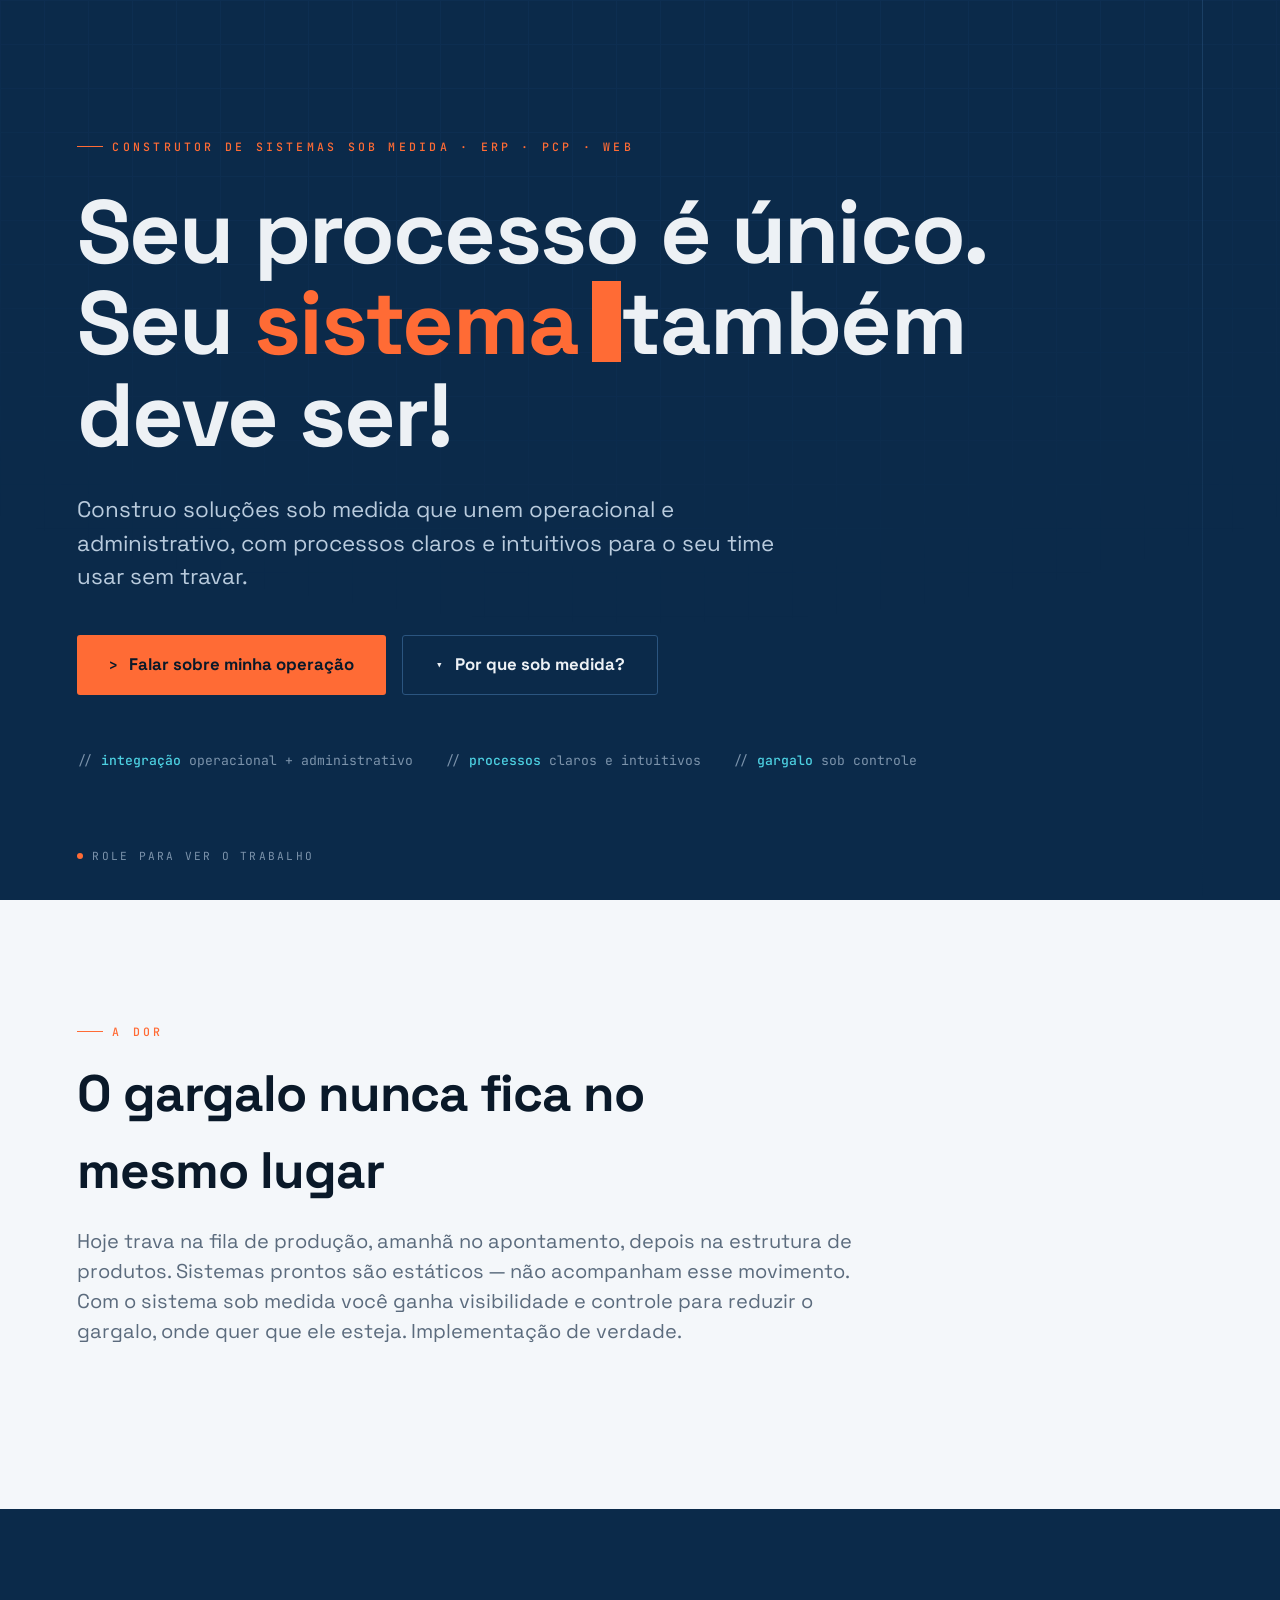
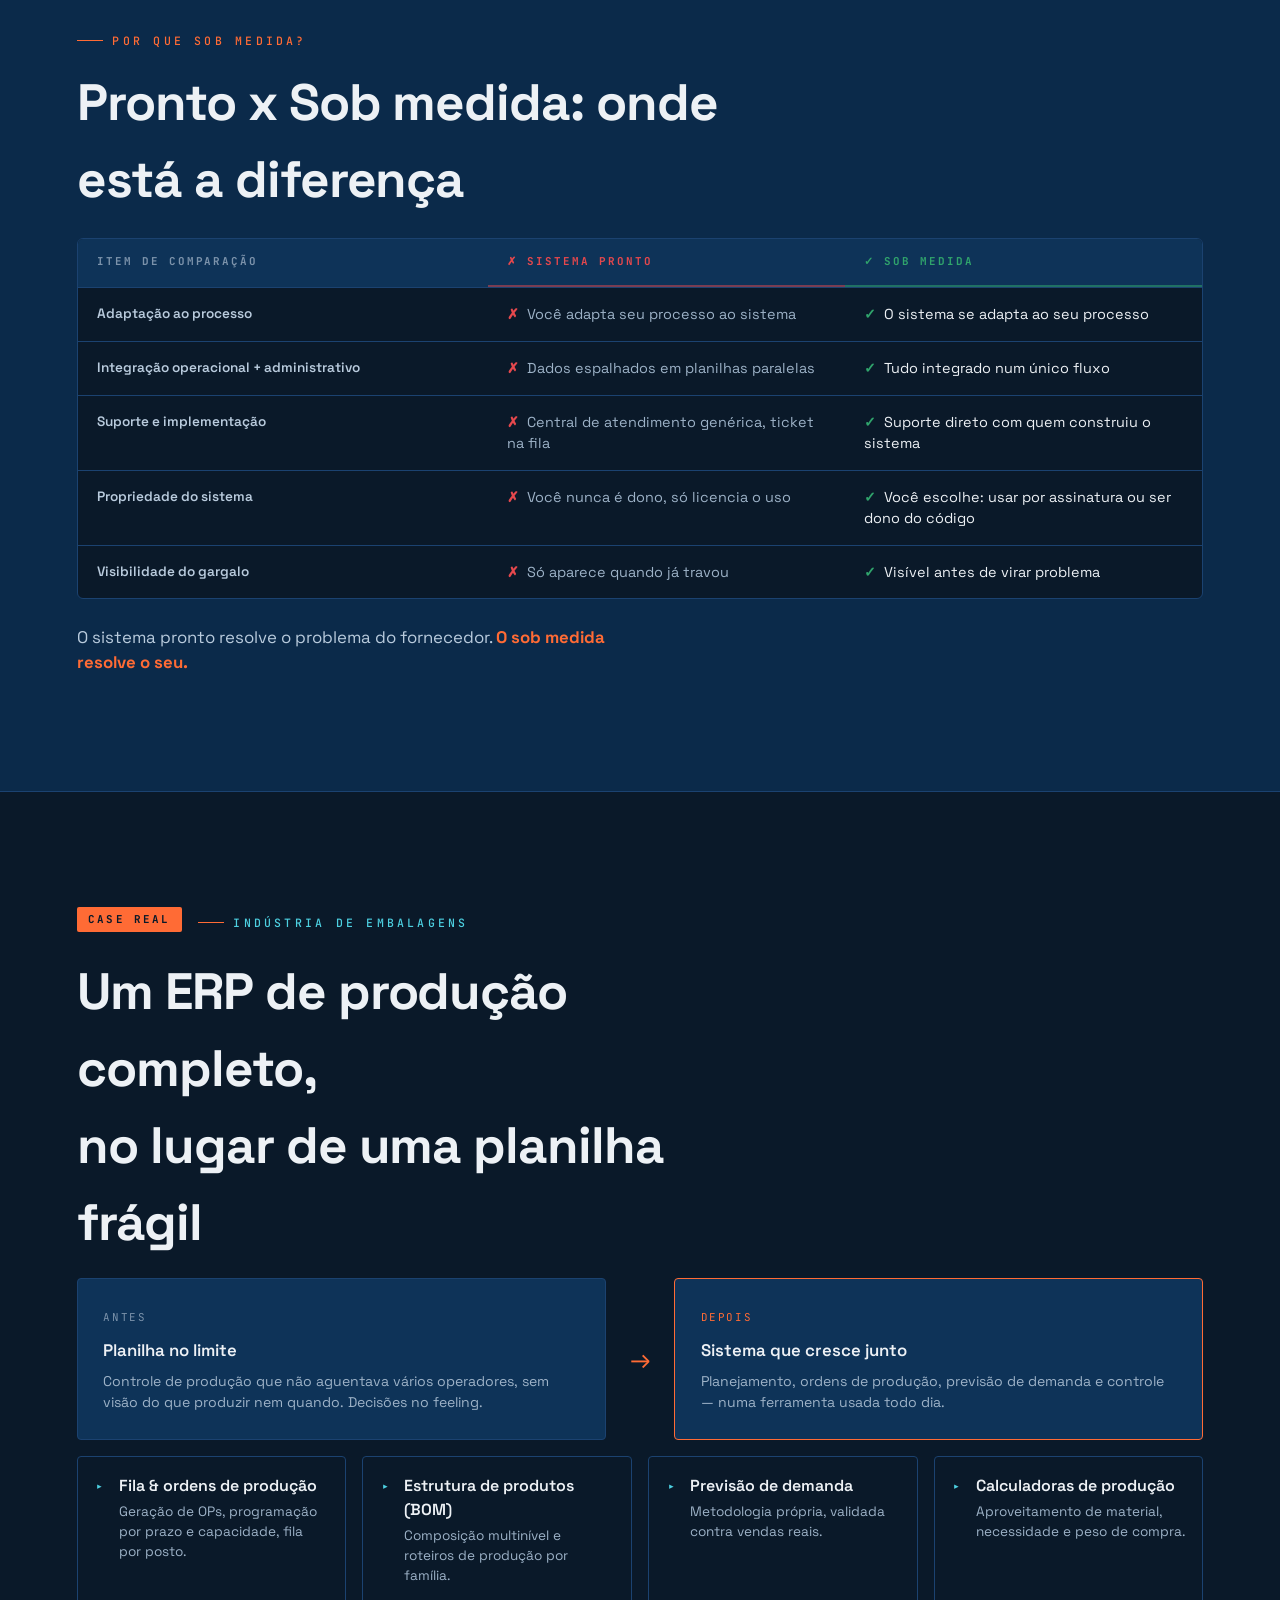
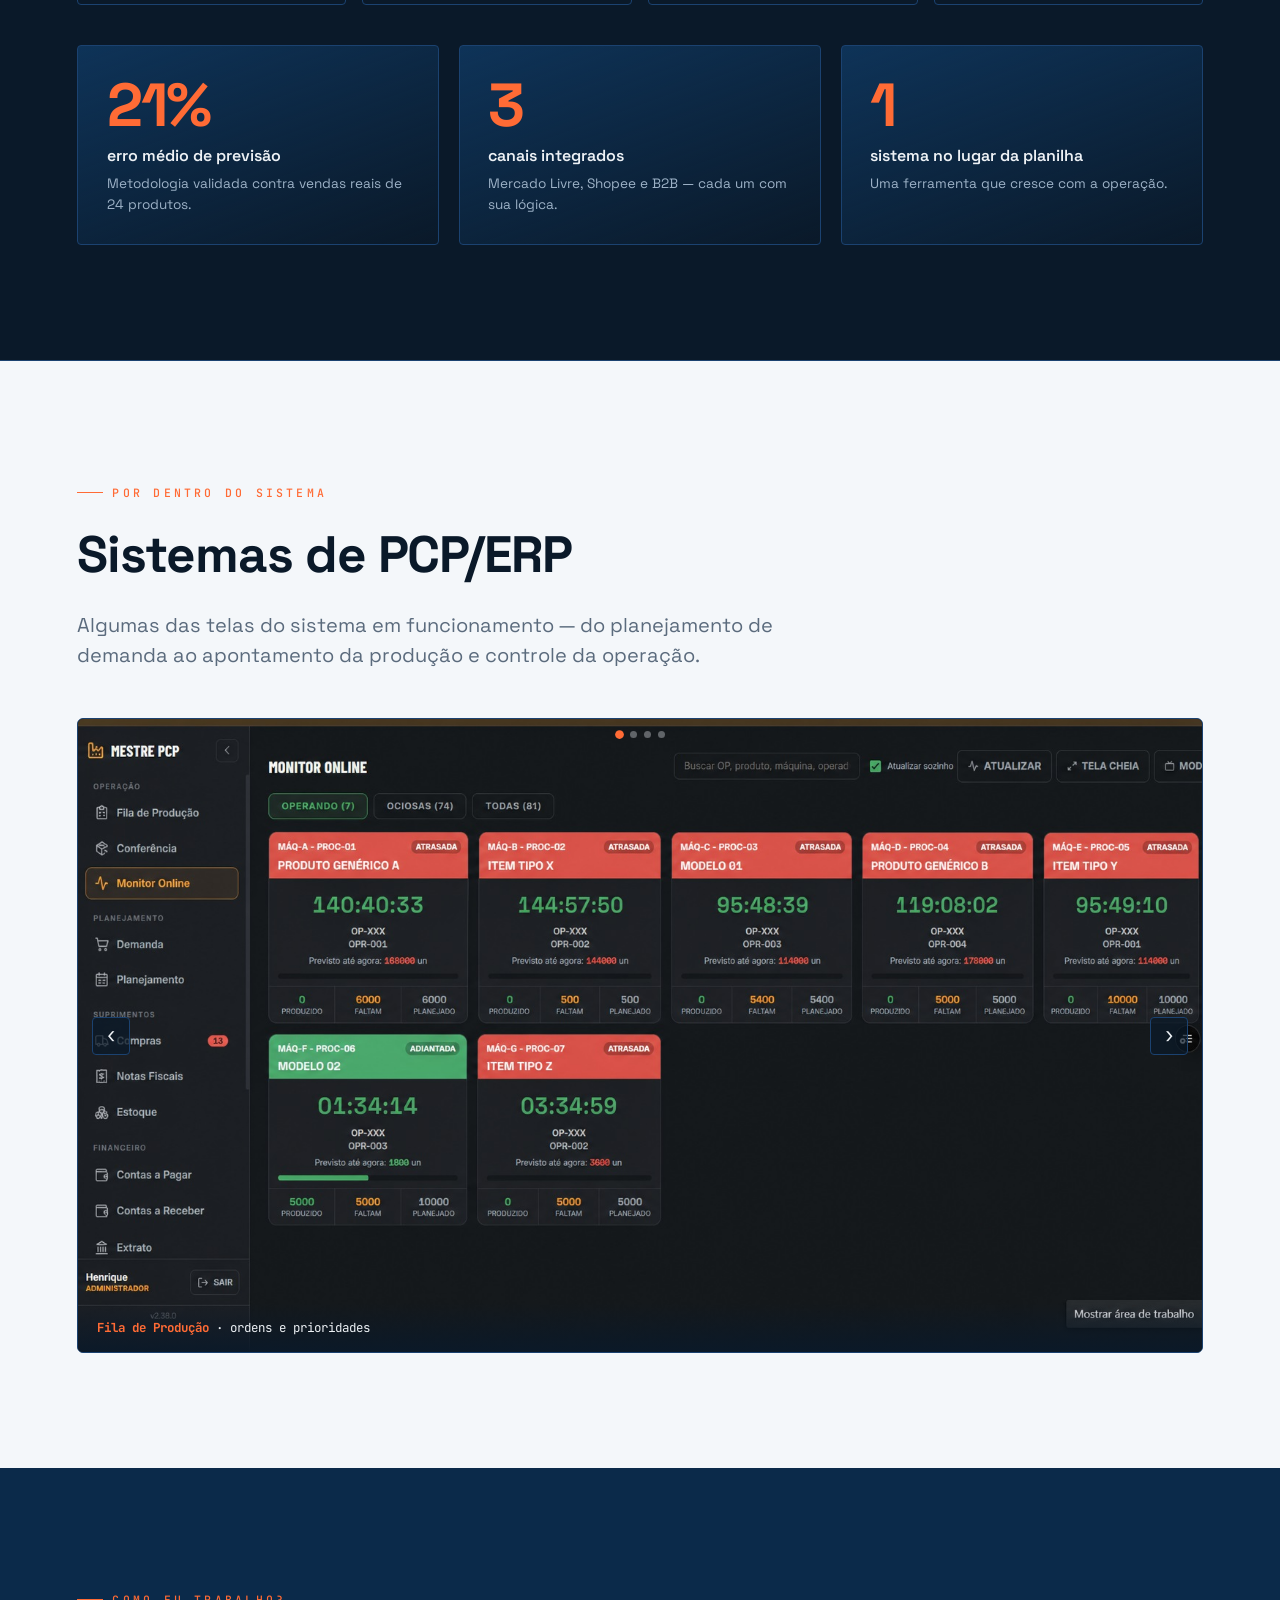
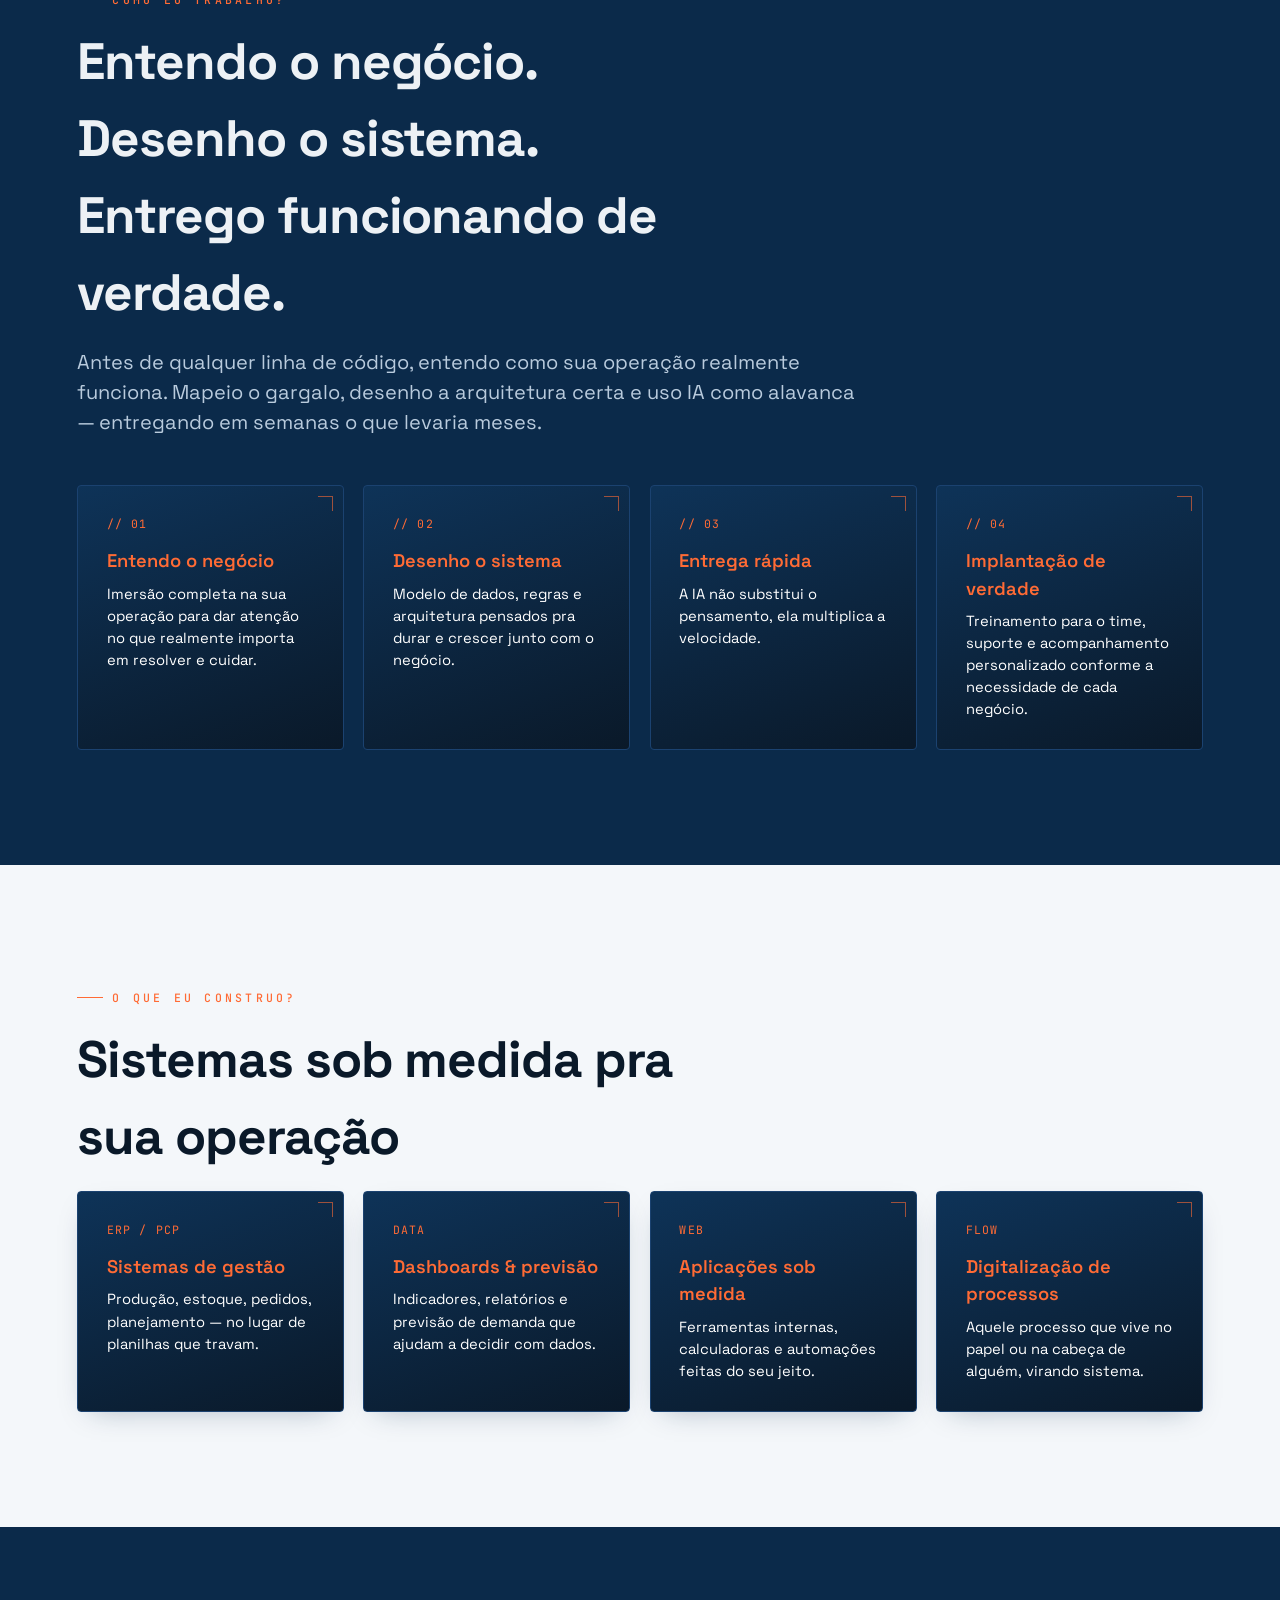
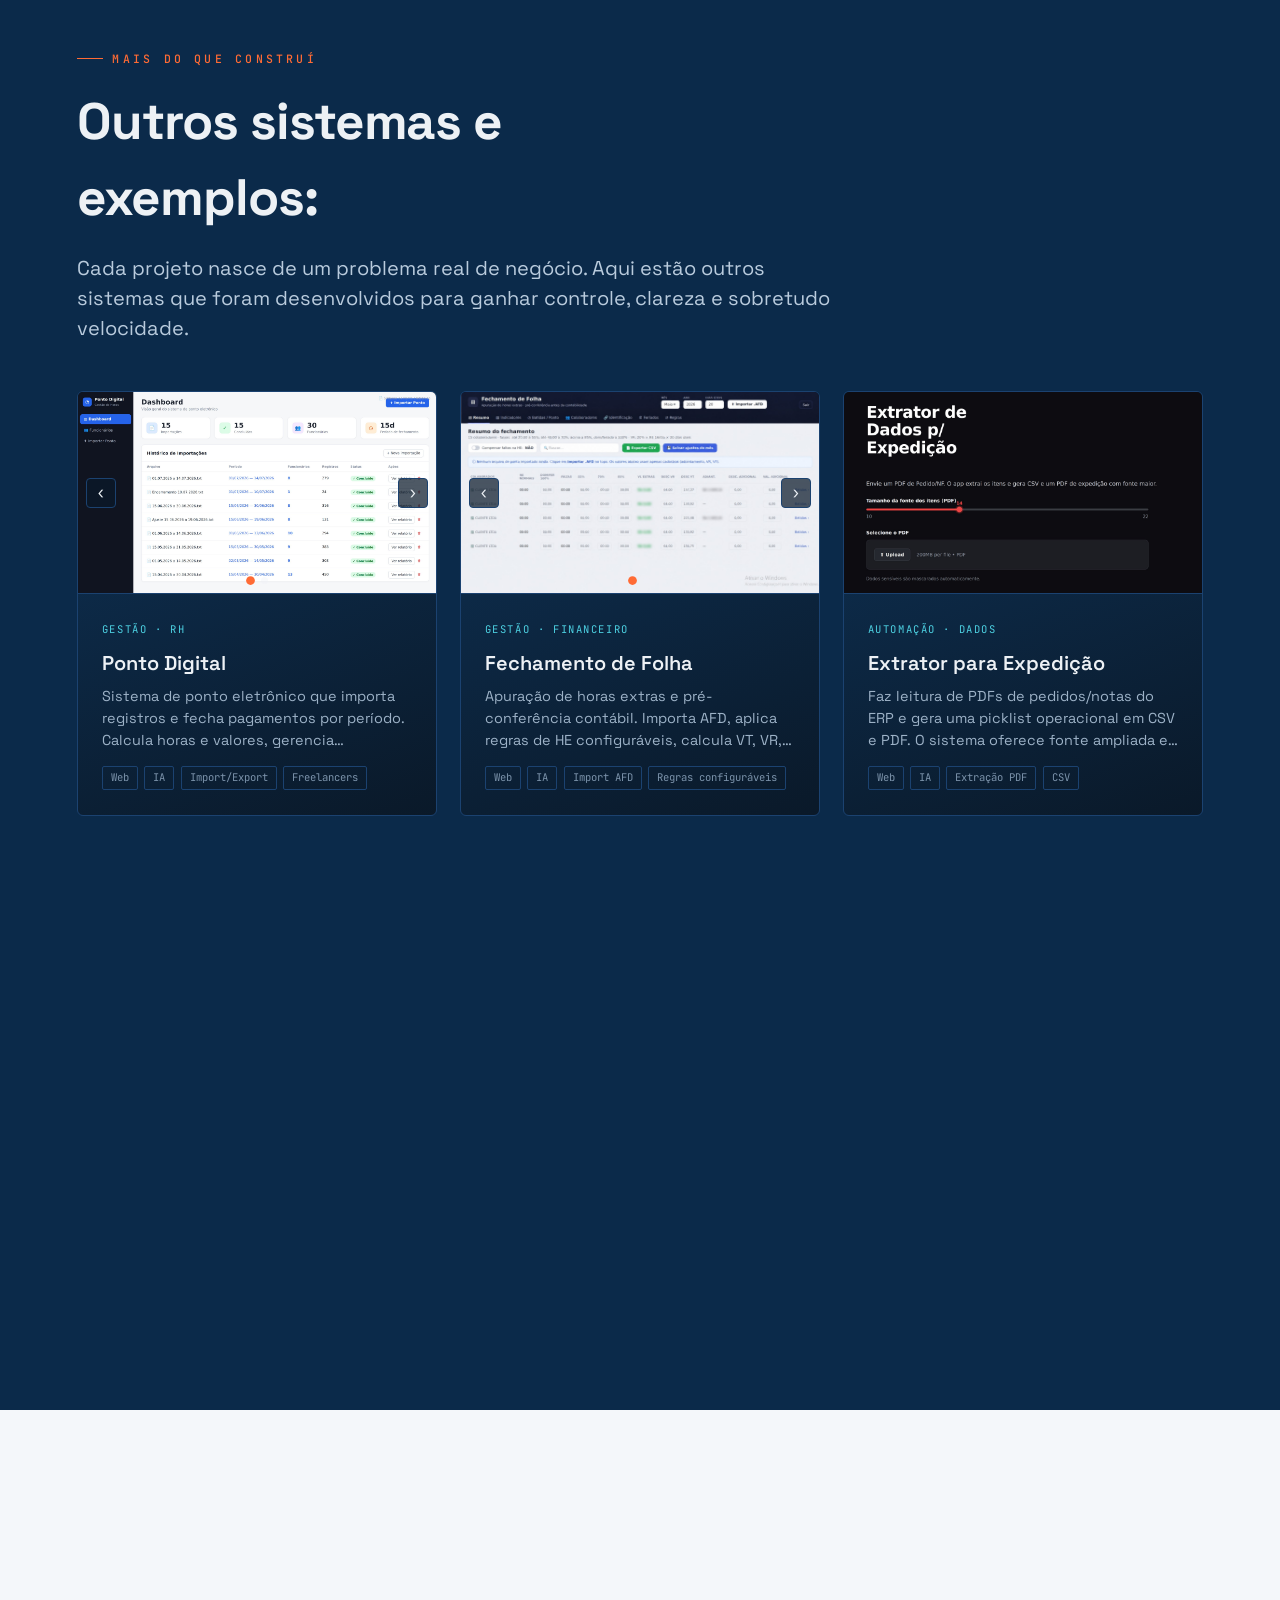
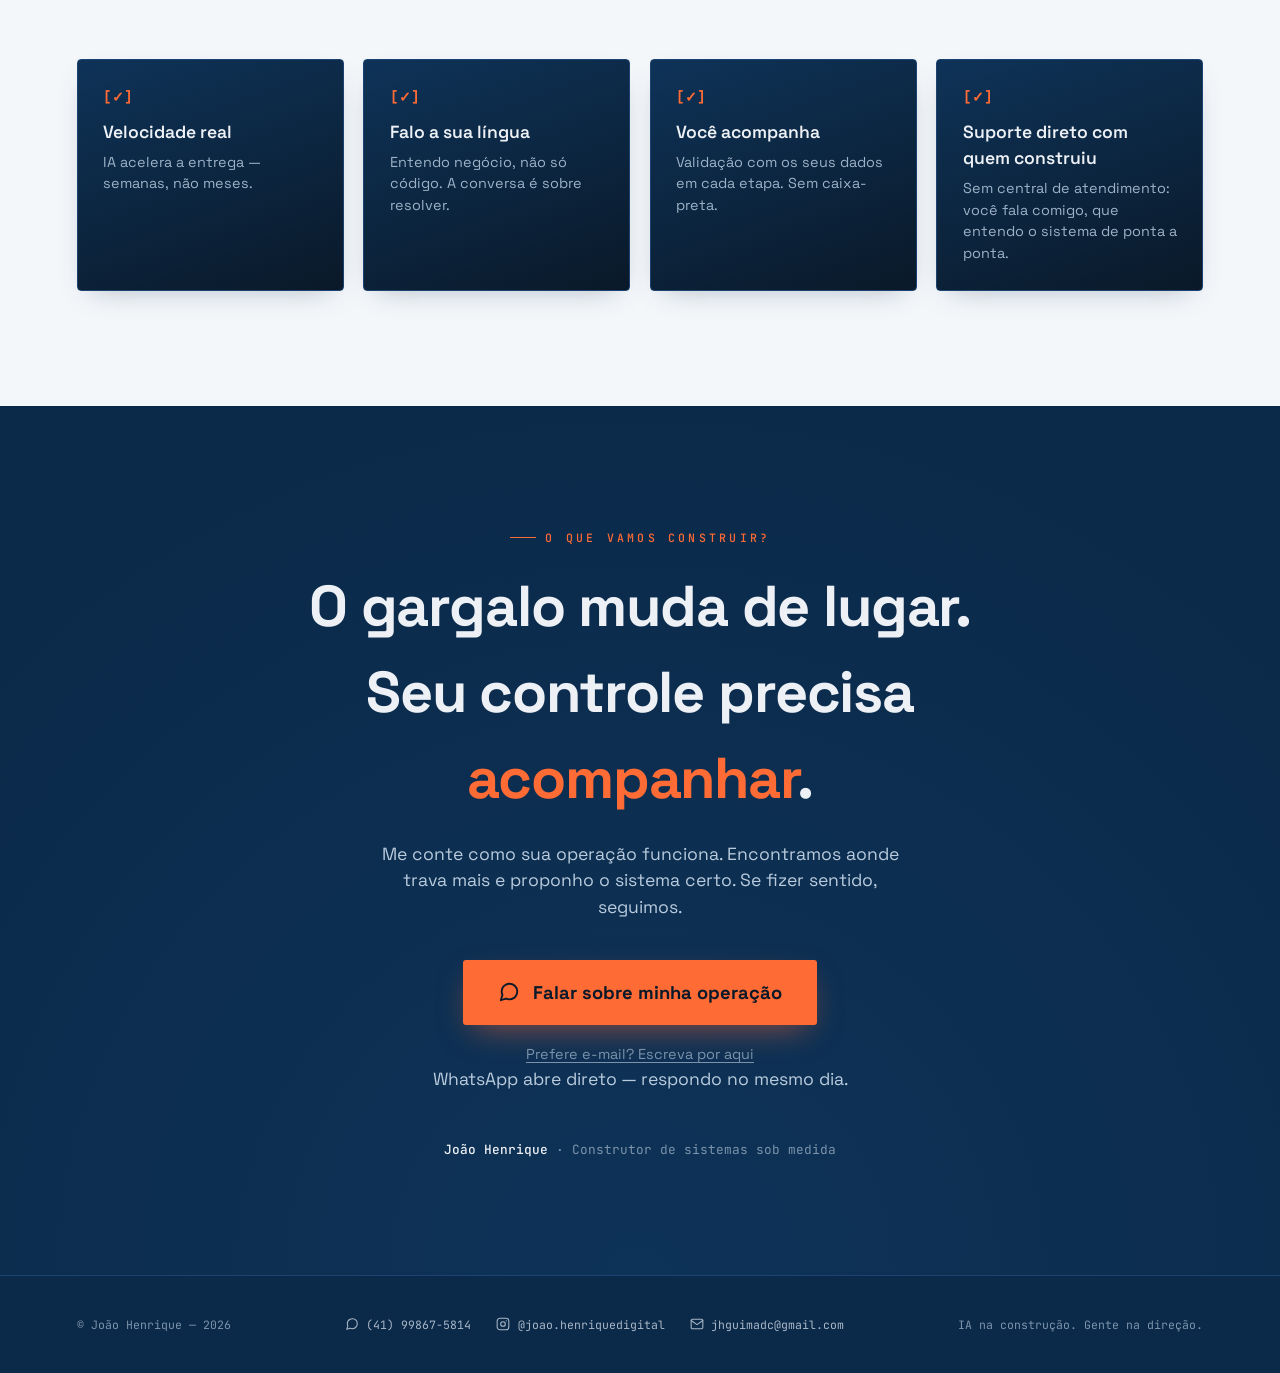
==== commit efef4773: "Update index.html Corrigir OUTROS PROJETOS: CRM funil e Fechamento de Folha" ====
--- a/index.html
+++ b/index.html
@@ -512,9 +512,7 @@
       <div class="project reveal">
         <div class="thumb carousel" data-carousel>
           <div class="track">
-            <img src="img/funil-crm.jpg" alt="CRM — Funil de vendas em Kanban">
-            <img src="img/dashboard-crm.jpg" alt="CRM — Dashboard de indicadores">
-            <img src="img/tarefas-crm.jpg" alt="CRM — Tarefas por prazo">
+            <img src="img/tarefas-crm.jpg" alt="CRM — Funil de vendas em Kanban">
           </div>
           <button class="cnav prev" type="button" aria-label="Foto anterior">&lsaquo;</button>
           <button class="cnav next" type="button" aria-label="Próxima foto">&rsaquo;</button>
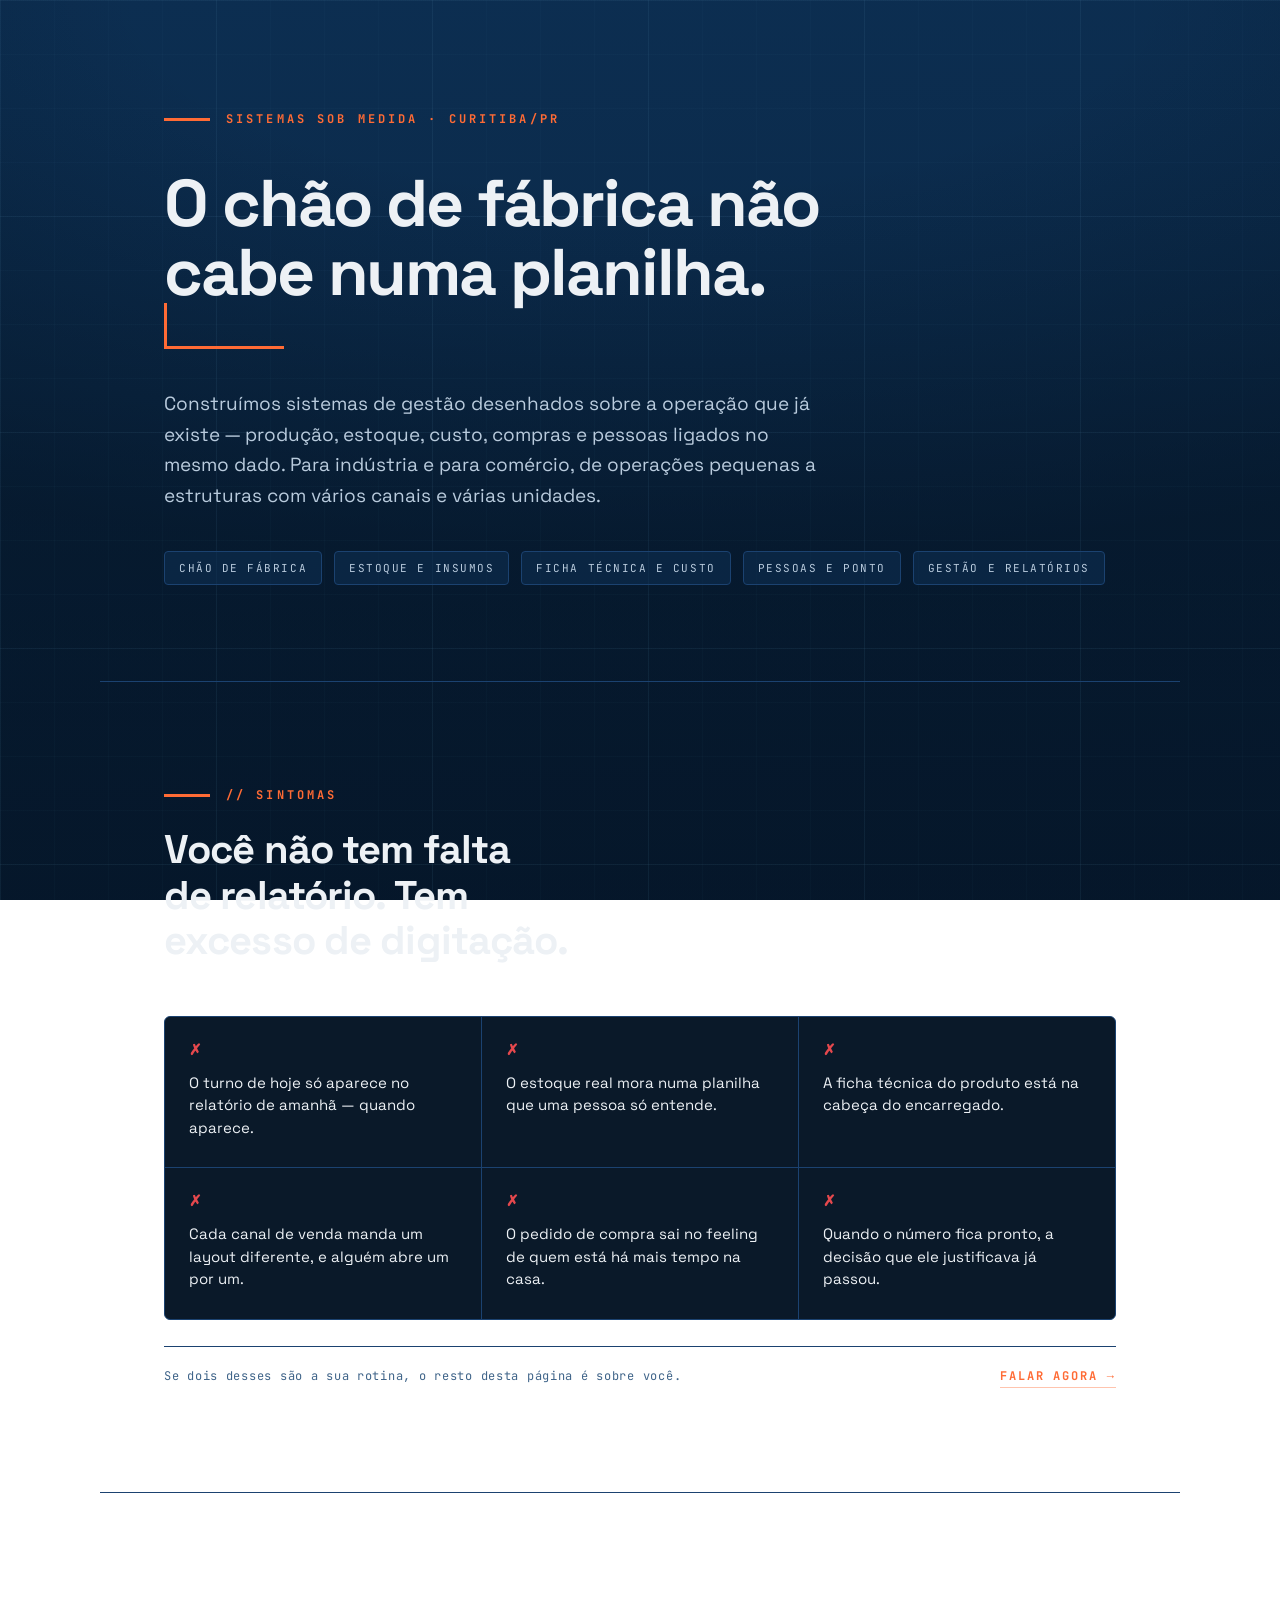
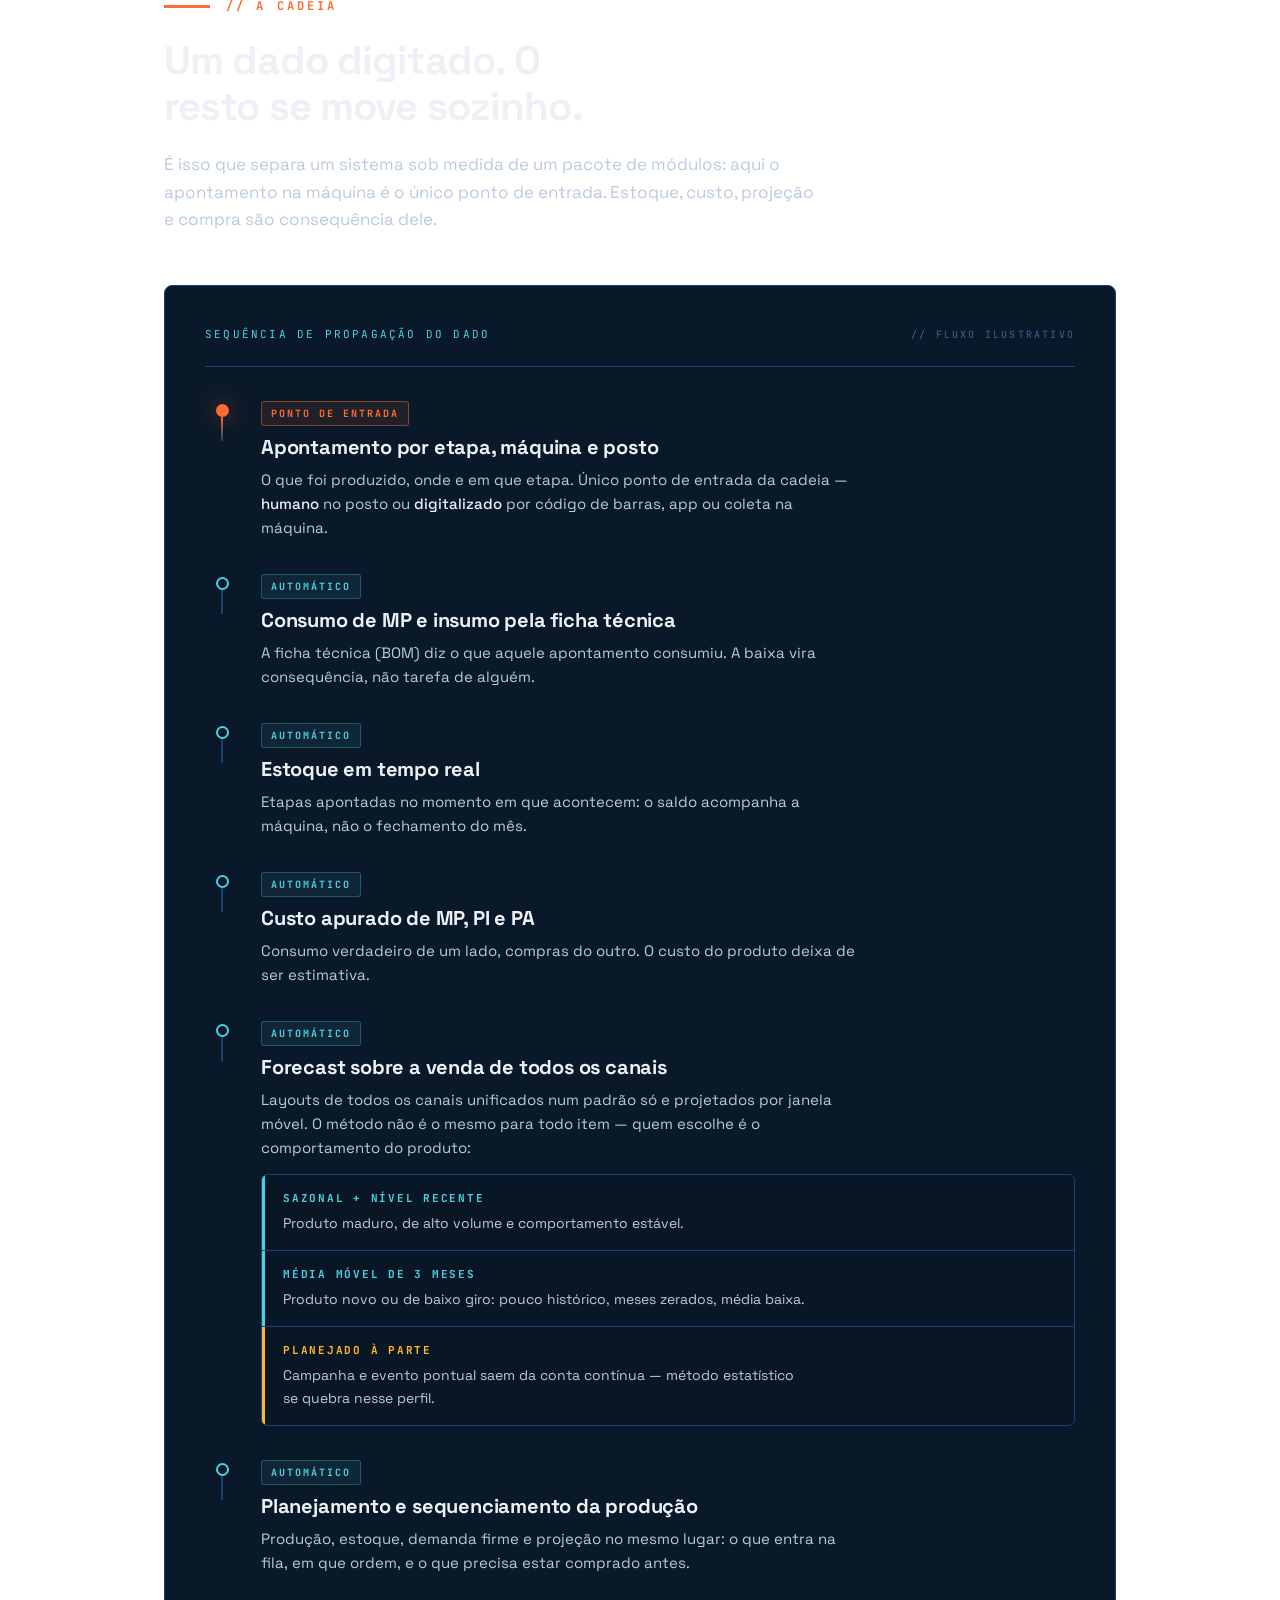
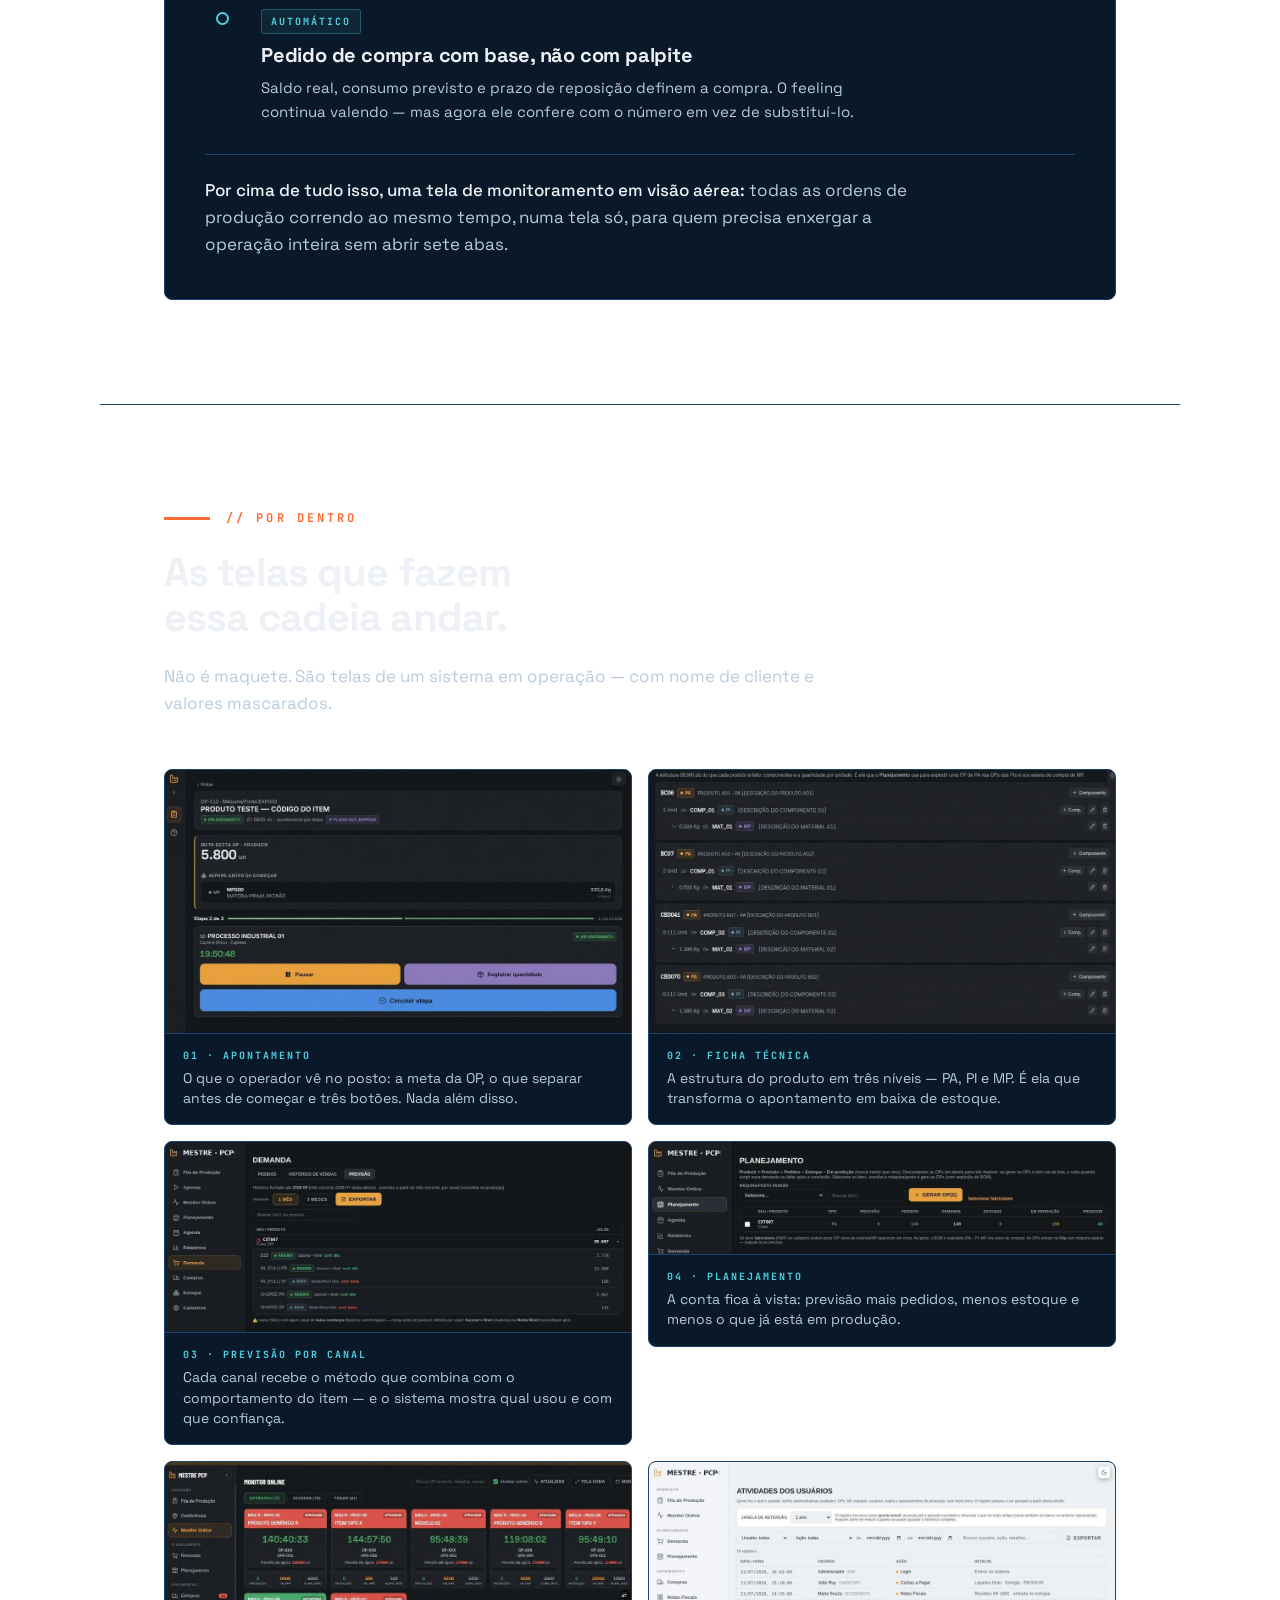
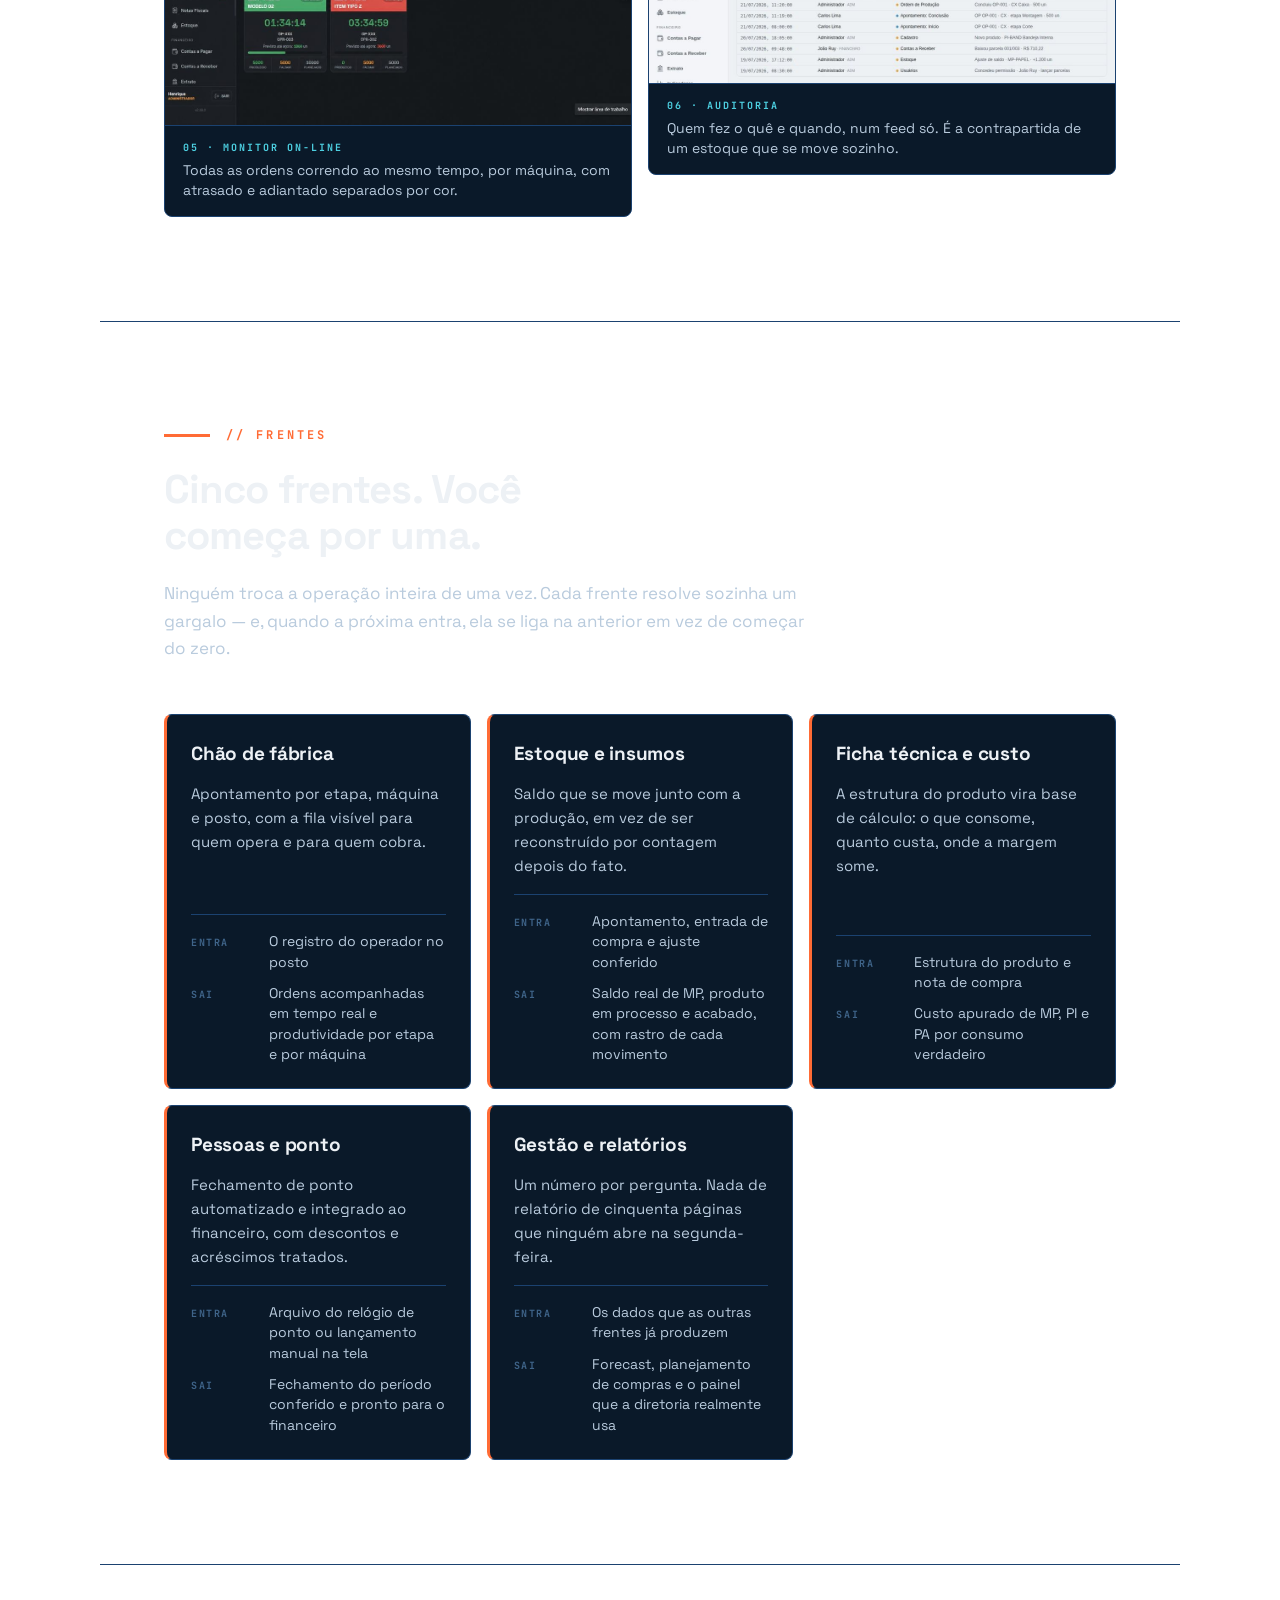
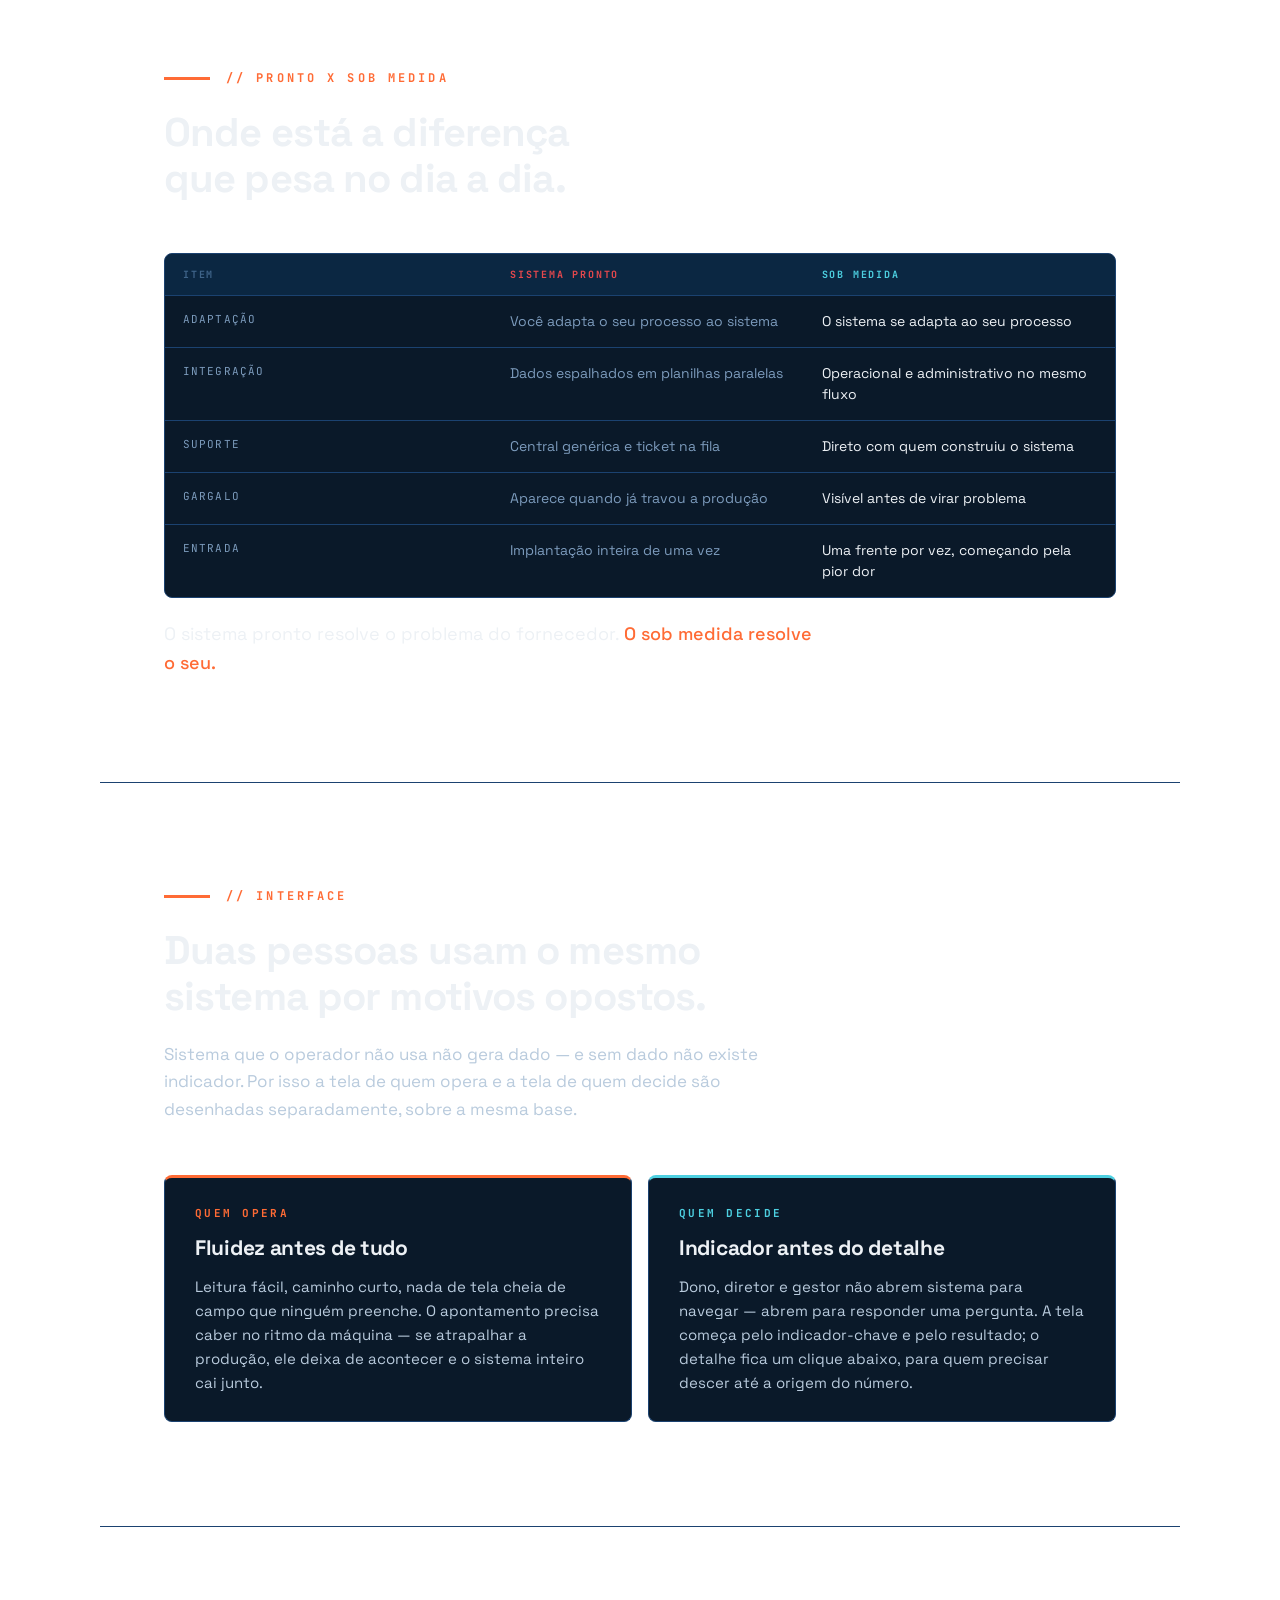
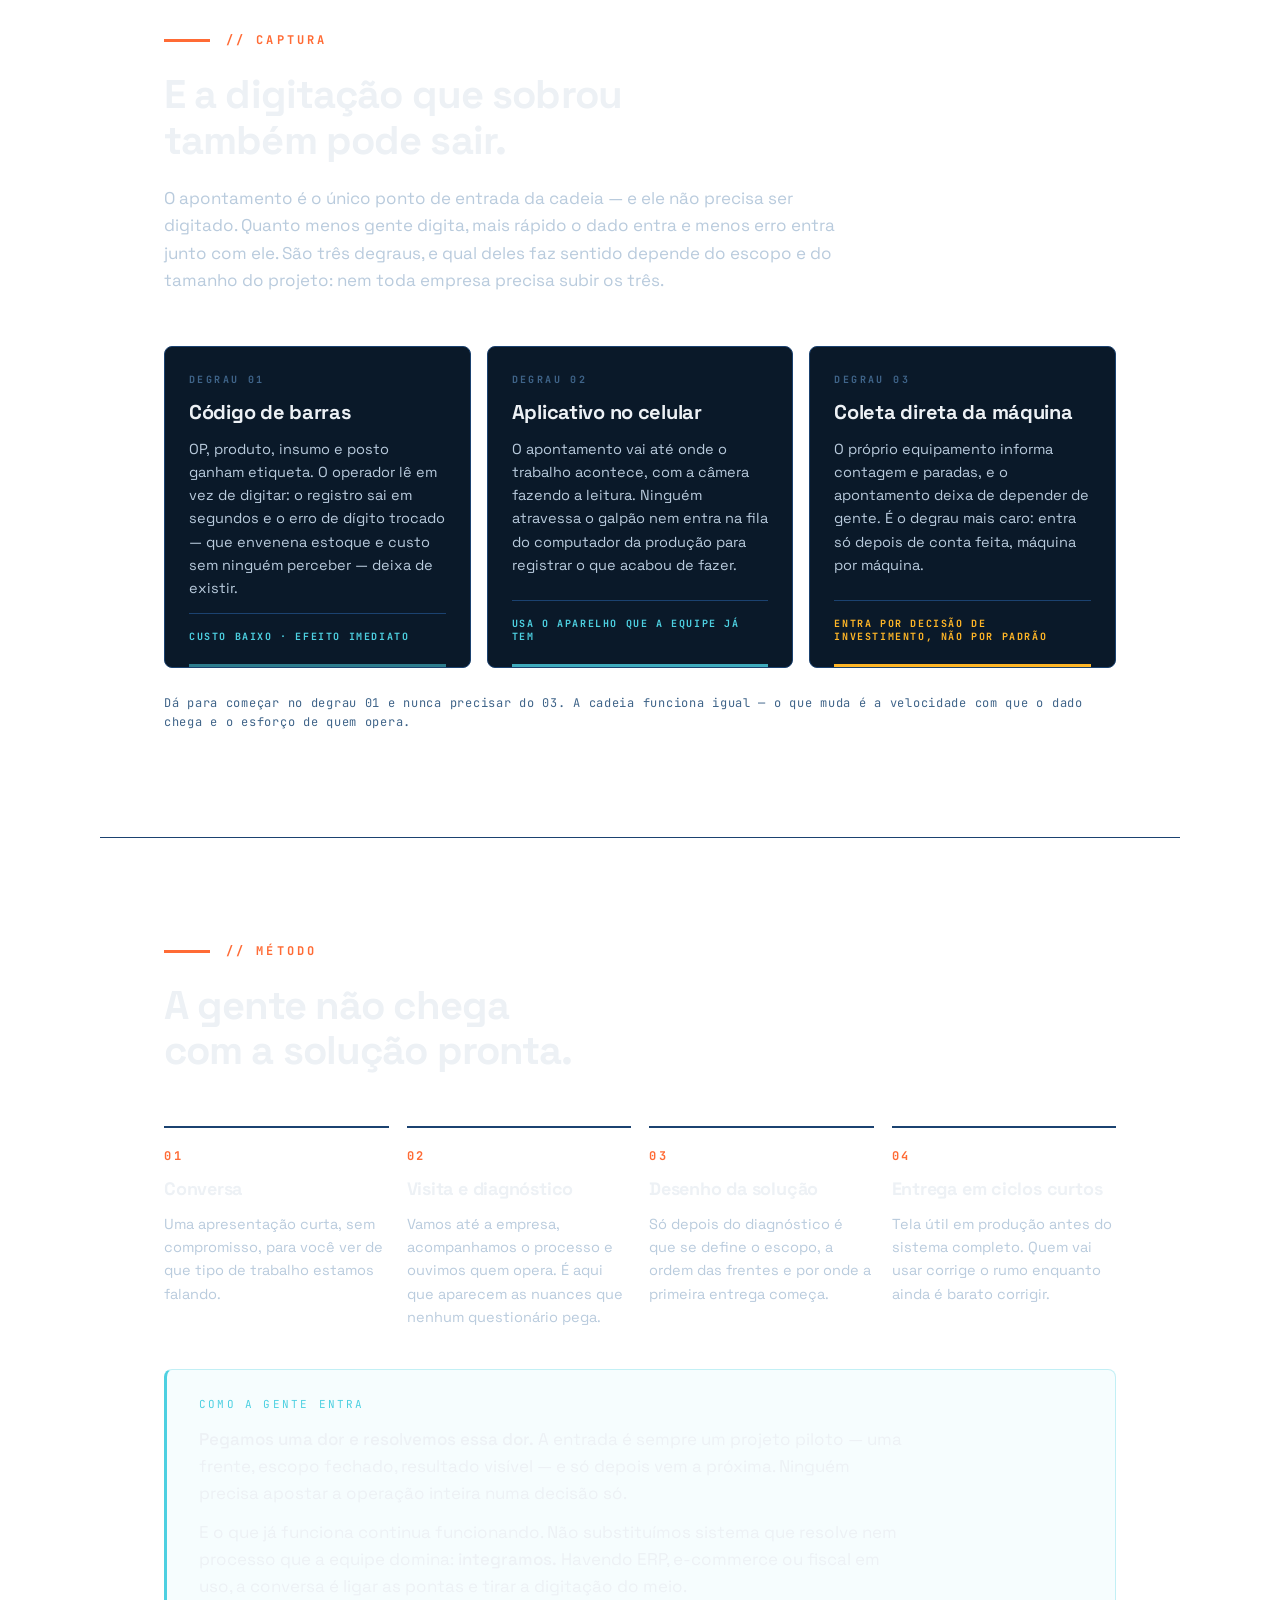
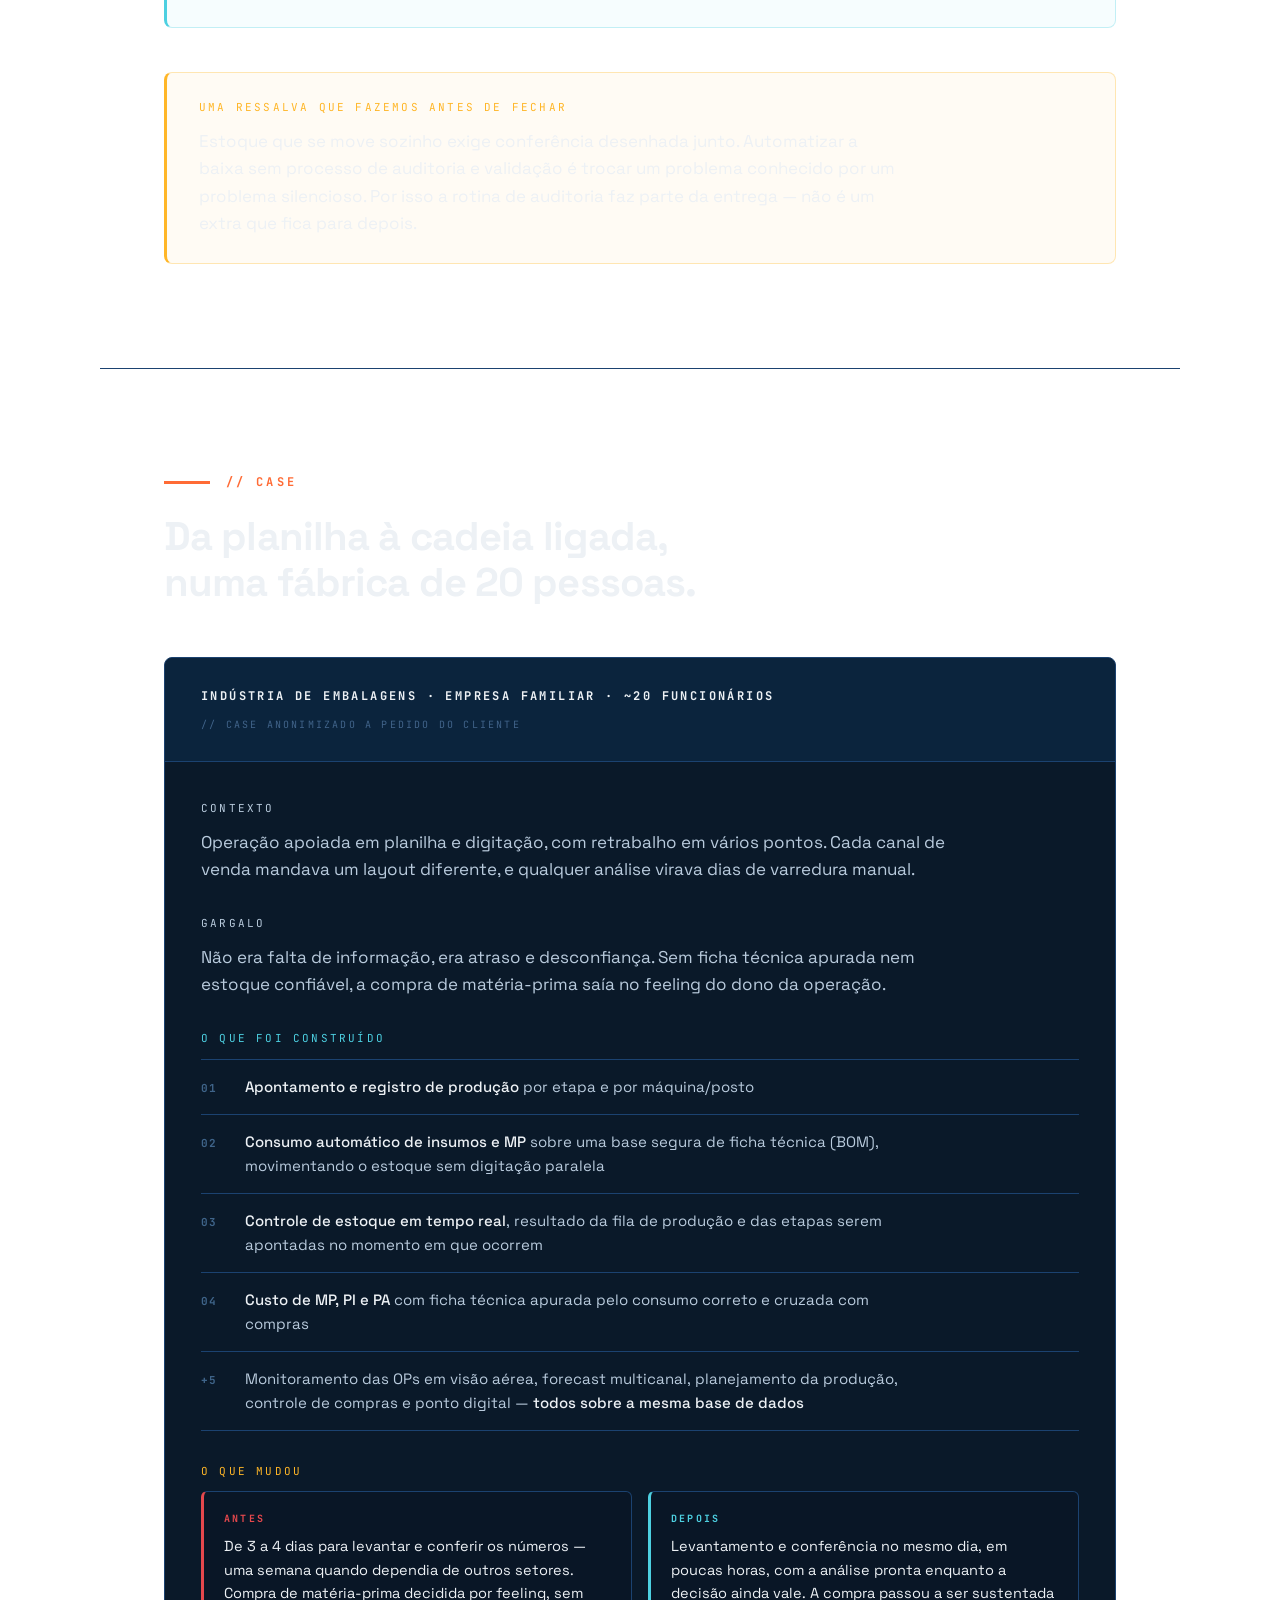
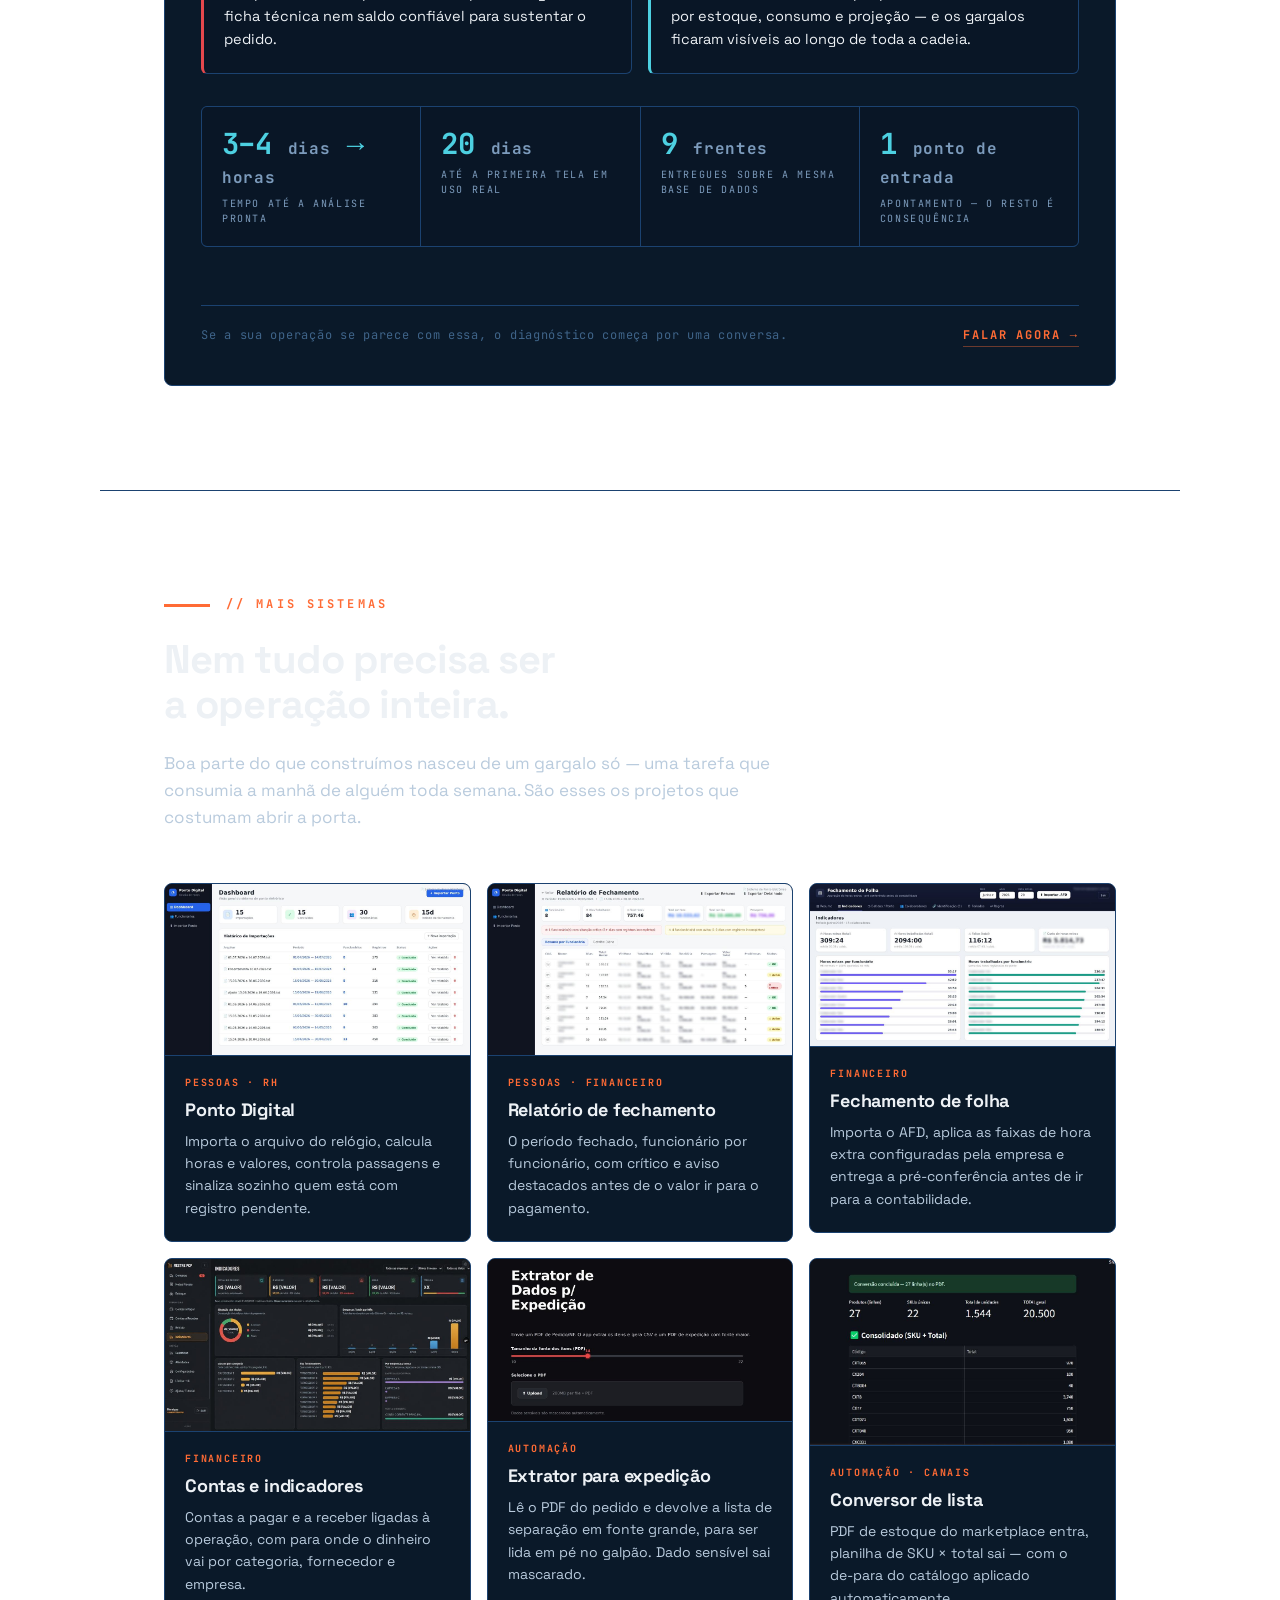
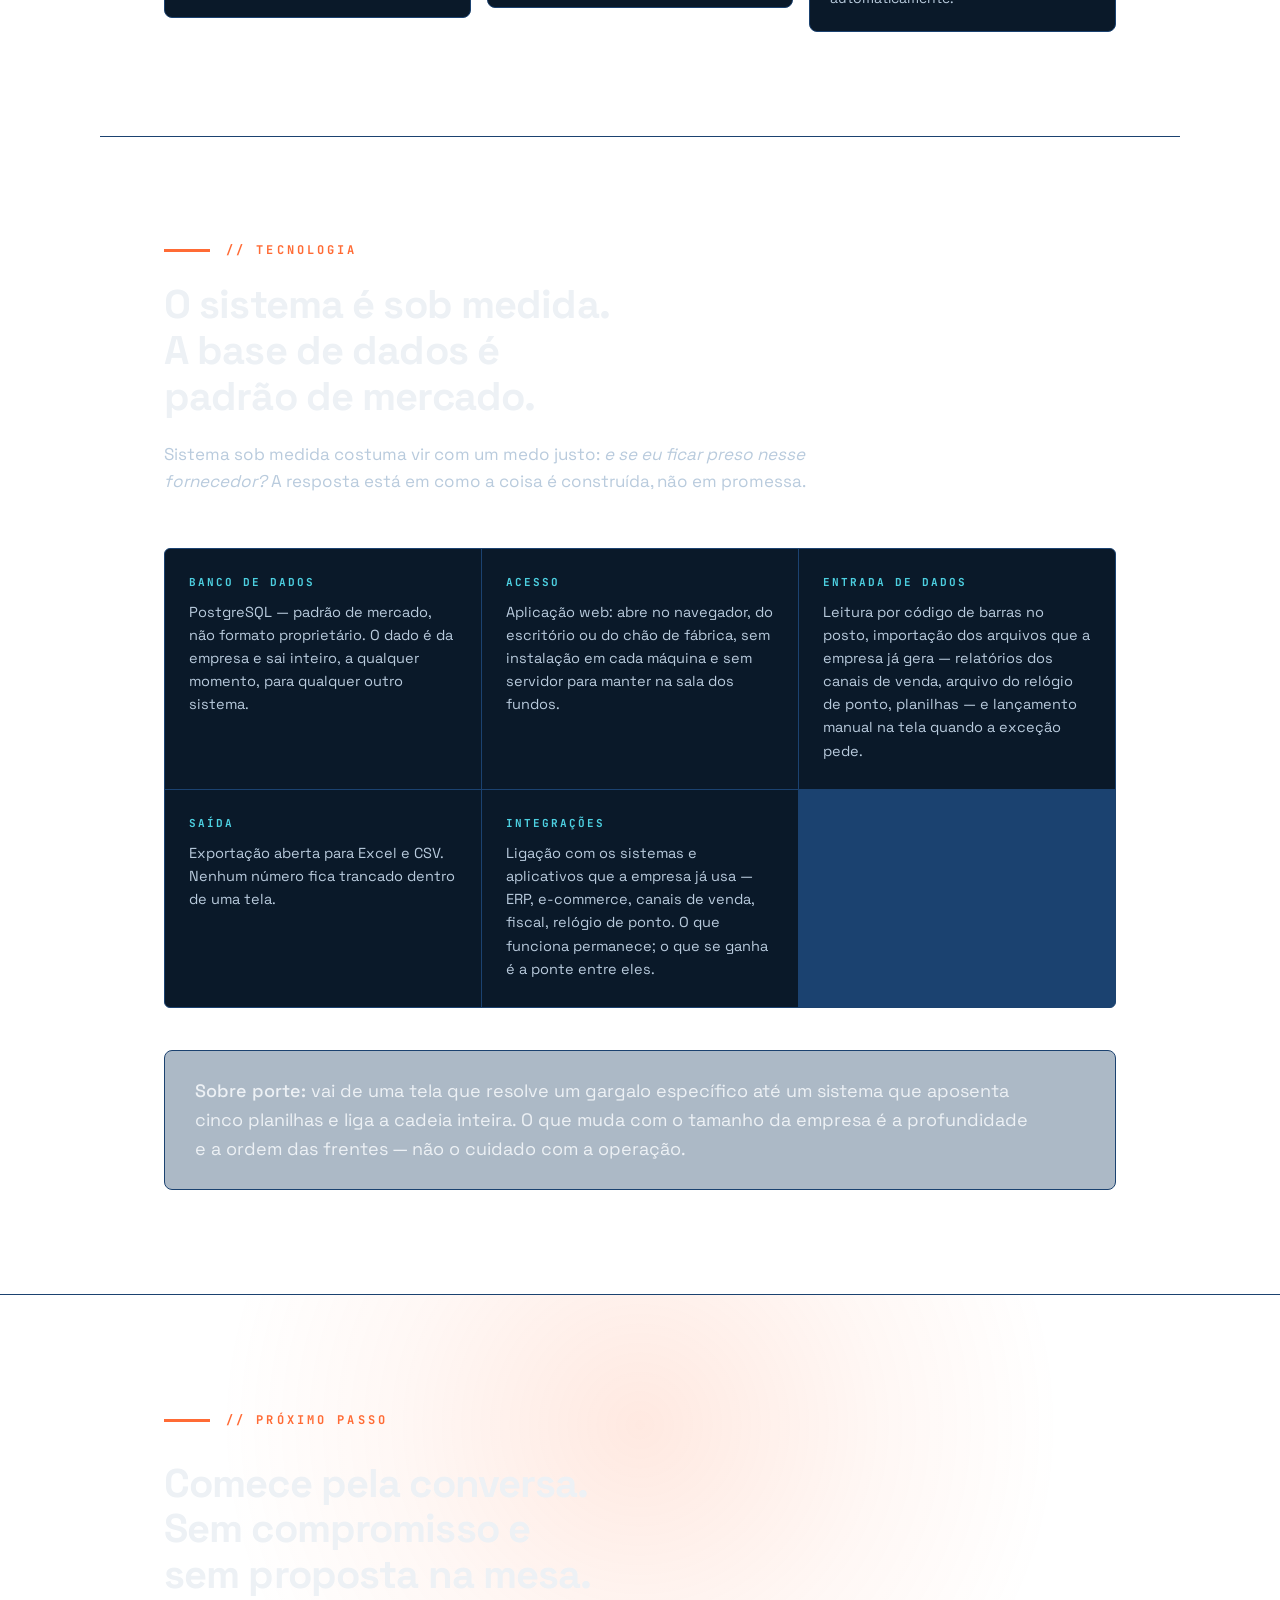
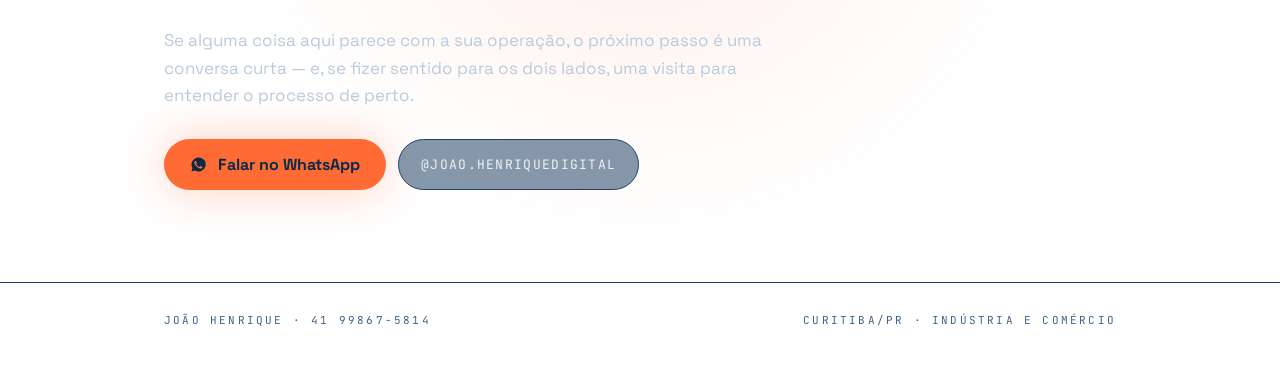
==== commit 3ad48f03: "Update index.html Versão Claude V4" ====
--- a/index.html
+++ b/index.html
@@ -1,732 +1,1627 @@
-<!DOCTYPE html>
+<!doctype html>
 <html lang="pt-BR">
 <head>
-<meta charset="UTF-8">
-<meta name="viewport" content="width=device-width, initial-scale=1.0">
-<title>João Henrique · Construtor de Sistemas Sob Medida (ERP, PCP, Web)</title>
-<meta name="description" content="Construo sistemas sob medida para empresas que sentem o ERP pronto limitado e lento. Operacional e administrativo integrados, processos claros e procedimentos intuitivos. Da planilha no limite ao software que sua operação usa todo dia.">
+<meta charset="utf-8">
+<meta name="viewport" content="width=device-width,initial-scale=1">
+<meta name="description" content="Sistemas sob medida para indústria e comércio: produção, estoque, custo, compras e pessoas ligados no mesmo dado. Curitiba/PR.">
 <meta name="author" content="João Henrique">
-<meta name="keywords" content="sistema sob medida, ERP, PCP, desenvolvimento web, integração de sistemas, dashboard, previsão de demanda, automação, IA, software de gestão">
 <meta name="theme-color" content="#0B2A4A">
-<link rel="canonical" href="https://jhguimadc.github.io/portfolio/">
-<link rel="icon" type="image/svg+xml" href="favicon.svg">
-<link rel="apple-touch-icon" href="favicon.svg">
 <meta property="og:type" content="website">
-<meta property="og:site_name" content="João Henrique · Construtor de Sistemas">
 <meta property="og:locale" content="pt_BR">
-<meta property="og:url" content="https://jhguimadc.github.io/portfolio/">
-<meta property="og:title" content="Construo o sistema que integra a sua operação">
-<meta property="og:description" content="Sistemas sob medida (ERP, PCP, Web) para empresas que vivem de planilha e retrabalho. Operacional e administrativo integrados, com processos claros e intuitivos.">
-<meta property="og:image" content="https://jhguimadc.github.io/portfolio/img/fila-de-producao.jpg">
-<meta property="og:image:alt" content="Tela do sistema de PCP — fila de produção com ordens e prioridades">
-<meta name="twitter:card" content="summary_large_image">
-<meta name="twitter:title" content="Construo o sistema que integra a sua operação">
-<meta name="twitter:description" content="Sistemas sob medida (ERP, PCP, Web) — operacional e administrativo integrados, com processos claros e intuitivos.">
-<meta name="twitter:image" content="https://jhguimadc.github.io/portfolio/img/fila-de-producao.jpg">
-<link rel="preconnect" href="https://fonts.googleapis.com">
-<link rel="preconnect" href="https://fonts.gstatic.com" crossorigin>
-<link href="https://fonts.googleapis.com/css2?family=Space+Grotesk:wght@400;500;600;700&family=JetBrains+Mono:wght@400;500;700&display=swap" rel="stylesheet">
-<style>
-  :root{
-    --blueprint:#0B2A4A;
-    --blueprint-2:#0E3358;
-    --ink:#0A1929;
-    --paper:#EDF1F5;
-    --line:#2B5580;
-    --line-soft:#1B4270;
-    --spark:#FF6B35;
-    --spark-2:#FFB627;
-    --cyan:#4DD0E1;
-    --white:#FFFFFF;
-    --mute:#7C93AB;
-  }
-  *{margin:0;padding:0;box-sizing:border-box}
-  html{scroll-behavior:smooth}
-  body{
-    font-family:'Space Grotesk',sans-serif;
-    background:var(--blueprint);
-    color:var(--paper);
-    overflow-x:hidden;
-    line-height:1.5;
-  }
-  .mono{font-family:'JetBrains Mono',monospace}
-  .blueprint-grid{
-    position:fixed;inset:0;z-index:0;pointer-events:none;
-    background-image:
-      linear-gradient(var(--line-soft) 1px,transparent 1px),
-      linear-gradient(90deg,var(--line-soft) 1px,transparent 1px);
-    background-size:44px 44px;
-    opacity:0.20;
-    mask-image:radial-gradient(ellipse 90% 70% at 50% 0%,#000 40%,transparent 100%);
-  }
-  .content{position:relative;z-index:1}
-  .eyebrow{
-    font-family:'JetBrains Mono',monospace;
-    font-size:.72rem;letter-spacing:.28em;text-transform:uppercase;
-    color:var(--spark);font-weight:500;
-    display:inline-flex;align-items:center;gap:.6rem;
-  }
-  .eyebrow::before{content:"";width:26px;height:1px;background:var(--spark)}
-  section{padding:clamp(4rem,9vw,8rem) clamp(1.4rem,6vw,7rem);position:relative}
-  /* ===== FALLBACK: conteúdo começa VISÍVEL ===== */
-  .reveal{opacity:1;transform:none}
-  .js .reveal{opacity:0;transform:translateY(34px);transition:opacity .7s cubic-bezier(.2,.7,.2,1),transform .7s cubic-bezier(.2,.7,.2,1)}
-  .js .reveal.in{opacity:1;transform:none}
-  h2.sec{font-size:clamp(1.9rem,4.5vw,3.2rem);font-weight:700;letter-spacing:-.02em;margin:1rem 0 1rem;max-width:20ch}
-  .lead{font-size:clamp(1.05rem,1.8vw,1.25rem);color:#B9CBDD;max-width:60ch;margin-bottom:3rem}
-  /* ===== Seções alternadas em fundo claro ===== */
-  section.light{
-    background:#F4F7FA;
-    color:var(--ink);
-  }
-  section.light h2.sec{color:var(--ink)}
-  section.light .lead{color:#5b6b7d}
-  section.light p{color:#5b6b7d}
-  /* títulos de why/project em seções claras continuam claros (fundos escuros) */
-  section.light .why .w h3,
-  section.light .project h3{color:var(--paper)}
-  section.light .card,
-  section.light .why .w,
-  section.light .project{
-    box-shadow:0 10px 28px -14px rgba(11,42,74,.35);
-  }
-  section.light .gcarousel{background:var(--blueprint-2)}
-  /* ---------- HERO ---------- */
-  .hero{min-height:100vh;display:flex;flex-direction:column;justify-content:center;position:relative}
-  .hero-tag{margin-bottom:2rem;opacity:0;animation:fadeUp .7s .1s forwards}
-  .hero h1{
-    font-size:clamp(2.4rem,7vw,5.8rem);font-weight:700;line-height:1.02;
-    letter-spacing:-.02em;max-width:18ch;
-  }
-  .hero h1 .l{display:block;opacity:0;transform:translateY(24px);animation:fadeUp .8s forwards}
-  .hero h1 .l:nth-child(1){animation-delay:.25s}
-  .hero h1 .l:nth-child(2){animation-delay:.4s}
-  .hero h1 .accent{color:var(--spark);position:relative;white-space:nowrap}
-  .hero h1 .accent::after{
-    content:"";display:inline-block;width:.5ch;height:.9em;background:var(--spark);
-    margin-left:.15em;vertical-align:-8%;animation:blink 1.1s steps(2) infinite;
-  }
-  @keyframes blink{0%,50%{opacity:1}51%,100%{opacity:0}}
-  .hero p.sub{
-    margin-top:2rem;font-size:clamp(1.05rem,2vw,1.4rem);color:#B9CBDD;max-width:52ch;
-    opacity:0;animation:fadeUp .8s .6s forwards;
-  }
-  .hero-cta{
-    display:flex;gap:1rem;flex-wrap:wrap;margin-top:2.6rem;
-    opacity:0;animation:fadeUp .8s .8s forwards;
-  }
-  .btn{
-    display:inline-flex;align-items:center;gap:.7rem;background:var(--spark);color:var(--ink);
-    font-weight:700;font-size:1.05rem;padding:1rem 2rem;border-radius:3px;text-decoration:none;
-    font-family:'Space Grotesk';transition:transform .2s,box-shadow .2s;
-    box-shadow:0 0 0 rgba(255,107,53,0);
-  }
-  .btn:hover{transform:translateY(-2px);box-shadow:0 12px 30px -8px rgba(255,107,53,.5)}
-  .btn .mono{font-size:.9rem}
-  .btn.ghost{background:transparent;color:var(--paper);border:1px solid var(--line);box-shadow:none}
-  .btn.ghost:hover{border-color:var(--spark);color:var(--spark);box-shadow:none}
-  .hero .meta{
-    margin-top:3.5rem;display:flex;gap:2rem;flex-wrap:wrap;
-    opacity:0;animation:fadeUp .8s 1s forwards;
-  }
-  .hero .meta .m{font-family:'JetBrains Mono',monospace;font-size:.82rem;color:var(--mute)}
-  .hero .meta .m b{color:var(--cyan);font-weight:500}
-  .scroll-hint{
-    position:absolute;bottom:2.2rem;left:clamp(1.4rem,6vw,7rem);
-    font-family:'JetBrains Mono',monospace;font-size:.7rem;letter-spacing:.2em;
-    color:var(--mute);text-transform:uppercase;opacity:0;animation:fadeUp 1s 1.2s forwards;
-    display:flex;align-items:center;gap:.6rem;
-  }
-  .scroll-hint .dot{width:6px;height:6px;border-radius:50%;background:var(--spark);animation:pulse 1.6s infinite}
-  .dim-line{position:absolute;right:clamp(1.4rem,6vw,7rem);top:0;bottom:0;width:1px;
-    background:linear-gradient(var(--line),transparent);opacity:.5;display:none}
-  @media(min-width:900px){.dim-line{display:block}}
-  @keyframes fadeUp{to{opacity:1;transform:translateY(0)}}
-  @keyframes pulse{0%,100%{opacity:1;transform:scale(1)}50%{opacity:.3;transform:scale(1.6)}}
-  /* ---------- cards ---------- */
-  .grid-svc{display:grid;grid-template-columns:repeat(auto-fit,minmax(255px,1fr));gap:1.2rem;margin-top:1rem}
-  .card{
-    background:linear-gradient(160deg,var(--blueprint-2),var(--ink));
-    border:1px solid var(--line-soft);border-radius:4px;padding:1.8rem;position:relative;
-    transition:border-color .3s,transform .3s;overflow:hidden;
-  }
-  .card::before{
-    content:"";position:absolute;top:10px;right:10px;width:14px;height:14px;
-    border-top:1px solid var(--spark);border-right:1px solid var(--spark);opacity:.6;
-  }
-  .card:hover{border-color:var(--spark);transform:translateY(-4px)}
-  .card .num{font-family:'JetBrains Mono',monospace;font-size:.72rem;color:var(--spark);letter-spacing:.1em}
-  .card h3{font-size:1.15rem;font-weight:600;margin:.9rem 0 .5rem}
-  .card p{font-size:.92rem;color:#9DB2C7}
-  .card.pain{border-color:var(--spark-2)}
-  .card.pain .num{color:var(--spark-2)}
-  .card.solution{border-color:var(--cyan)}
-  .card.solution .num{color:var(--cyan)}
-  /* ---------- processo ---------- */
-  .flow{display:grid;grid-template-columns:repeat(auto-fit,minmax(210px,1fr));gap:0;margin-top:1rem}
-  .step{padding:1.8rem 1.6rem;border-left:1px solid var(--line-soft);position:relative}
-  .step:first-child{border-left:none}
-  .step .st-n{font-family:'JetBrains Mono',monospace;font-size:2.4rem;font-weight:700;color:var(--line);line-height:1}
-  .step:hover .st-n{color:var(--spark);transition:color .3s}
-  .step h3{font-size:1.1rem;font-weight:600;margin:.7rem 0 .5rem}
-  .step p{font-size:.88rem;color:#9DB2C7}
-  .step .tick{position:absolute;top:1.9rem;right:1.4rem;width:7px;height:7px;background:var(--cyan);border-radius:50%;opacity:.5}
-  /* ---------- CASE ---------- */
-  .case{background:var(--ink);border-top:1px solid var(--line-soft);border-bottom:1px solid var(--line-soft)}
-  .case-head{display:flex;align-items:baseline;gap:1rem;flex-wrap:wrap}
-  .case-head .tagpill{
-    font-family:'JetBrains Mono',monospace;font-size:.68rem;letter-spacing:.2em;text-transform:uppercase;
-    color:var(--ink);background:var(--spark);padding:.28rem .7rem;border-radius:2px;font-weight:700;
-  }
-  .stats{display:grid;grid-template-columns:repeat(auto-fit,minmax(200px,1fr));gap:1.2rem;margin-top:2.5rem}
-  .stat{border:1px solid var(--line-soft);border-radius:4px;padding:1.8rem;background:linear-gradient(160deg,var(--blueprint-2),transparent)}
-  .stat .big{font-size:clamp(2.6rem,6vw,3.8rem);font-weight:700;color:var(--spark);letter-spacing:-.03em;line-height:1;font-family:'Space Grotesk'}
-  .stat .lbl{font-weight:600;margin-top:.5rem}
-  .stat .desc{font-size:.85rem;color:#9DB2C7;margin-top:.4rem}
-  .ba{display:grid;grid-template-columns:1fr auto 1fr;gap:1.5rem;align-items:stretch;margin-top:1rem}
-  @media(max-width:720px){.ba{grid-template-columns:1fr;gap:.8rem}.ba .arrow{transform:rotate(90deg);justify-self:center}}
-  .ba .box{border:1px solid var(--line-soft);border-radius:4px;padding:1.6rem;background:var(--blueprint-2)}
-  .ba .box.after{border-color:var(--spark)}
-  .ba .box .tag{font-family:'JetBrains Mono',monospace;font-size:.68rem;letter-spacing:.15em;text-transform:uppercase;color:var(--mute)}
-  .ba .box.after .tag{color:var(--spark)}
-  .ba .box h4{font-size:1.05rem;font-weight:600;margin:.6rem 0 .5rem}
-  .ba .box p{font-size:.88rem;color:#9DB2C7}
-  .ba .arrow{display:flex;align-items:center;color:var(--spark);font-size:1.6rem}
-  .feat{display:grid;grid-template-columns:repeat(auto-fit,minmax(240px,1fr));gap:1rem;margin-top:1rem}
-  .feat .f{display:flex;gap:.9rem;align-items:flex-start;padding:1.1rem;border:1px solid var(--line-soft);border-radius:4px}
-  .feat .f .fi{color:var(--cyan);font-family:'JetBrains Mono',monospace;font-size:.9rem;margin-top:.1rem;flex-shrink:0}
-  .feat .f h4{font-size:1rem;font-weight:600}
-  .feat .f p{font-size:.85rem;color:#9DB2C7;margin-top:.2rem}
-  /* ---------- porque ---------- */
-  .why{display:grid;grid-template-columns:repeat(auto-fit,minmax(250px,1fr));gap:1.2rem;margin-top:1rem}
-  .why .w{padding:1.6rem;border-radius:4px;background:linear-gradient(160deg,var(--blueprint-2),var(--ink));border:1px solid var(--line-soft);position:relative}
-  .why .w .chk{color:var(--spark);font-family:'JetBrains Mono',monospace;font-weight:700;font-size:.9rem}
-  .why .w h3{font-size:1.1rem;font-weight:600;margin:.6rem 0 .4rem}
-  .why .w p{font-size:.9rem;color:#9DB2C7}
-  /* ---------- CTA ---------- */
-  .cta{text-align:center;background:radial-gradient(ellipse 70% 100% at 50% 100%,var(--blueprint-2),var(--blueprint))}
-  .cta h2{font-size:clamp(2rem,5.5vw,3.6rem);font-weight:700;letter-spacing:-.02em;max-width:20ch;margin:1rem auto 1.2rem}
-  .cta .accent{color:var(--spark)}
-  .cta p{color:#B9CBDD;max-width:50ch;margin:0 auto 2.5rem;font-size:1.1rem}
-  .btn-row{display:flex;gap:1rem;justify-content:center;flex-wrap:wrap}
-  .btn-note{margin-top:1.1rem;font-size:.85rem;color:var(--mute)}
-  .signature{margin-top:3rem;font-family:'JetBrains Mono',monospace;font-size:.8rem;color:var(--mute)}
-  .signature b{color:var(--paper);font-weight:500}
-  footer{padding:2.5rem clamp(1.4rem,6vw,7rem);border-top:1px solid var(--line-soft);
-    font-family:'JetBrains Mono',monospace;font-size:.72rem;color:var(--mute);
-    display:flex;justify-content:space-between;align-items:center;flex-wrap:wrap;gap:1.2rem}
-  .foot-contacts{display:flex;align-items:center;gap:1.6rem;flex-wrap:wrap;justify-content:center}
-  .foot-contacts a{color:#A9B6C6;text-decoration:none;display:inline-flex;align-items:center;gap:.45rem;transition:color .2s}
-  .foot-contacts a:hover{color:var(--spark)}
-  .foot-contacts .ico{width:14px;height:14px;fill:none;stroke:currentColor;stroke-width:1.8;stroke-linecap:round;stroke-linejoin:round;flex-shrink:0}
-  @media(max-width:760px){footer{flex-direction:column;text-align:center}}
-  /* ---------- galeria ---------- */
-  .gallery{display:grid;grid-template-columns:repeat(auto-fit,minmax(280px,1fr));gap:1.1rem;margin-top:1.4rem}
-  .shot{position:relative;border:1px solid var(--line-soft);border-radius:5px;overflow:hidden;background:var(--blueprint-2);aspect-ratio:16/10;transition:border-color .3s,transform .3s}
-  .shot:hover{border-color:var(--spark);transform:translateY(-3px)}
-  .shot img{width:100%;height:100%;object-fit:cover;display:block}
-  .shot .label{position:absolute;left:0;right:0;bottom:0;padding:.7rem .9rem;background:linear-gradient(transparent,rgba(10,25,41,.92));font-family:'JetBrains Mono',monospace;font-size:.72rem;color:var(--paper);letter-spacing:.03em;z-index:2}
-  .shot .label b{color:var(--spark)}
-  .projects{display:grid;grid-template-columns:repeat(auto-fit,minmax(300px,1fr));gap:1.4rem;margin-top:1.4rem}
-  .project{border:1px solid var(--line-soft);border-radius:6px;overflow:hidden;background:linear-gradient(160deg,var(--blueprint-2),var(--ink));transition:border-color .3s,transform .3s;display:flex;flex-direction:column}
-  .project:hover{border-color:var(--spark);transform:translateY(-4px)}
-  .project .thumb{position:relative;aspect-ratio:16/9;overflow:hidden;border-bottom:1px solid var(--line-soft);background:var(--ink)}
-  .project .thumb img{width:100%;height:100%;object-fit:cover;display:block}
-  .project .pbody{padding:1.4rem 1.5rem 1.6rem}
-  .project .ptag{font-family:'JetBrains Mono',monospace;font-size:.66rem;letter-spacing:.15em;text-transform:uppercase;color:var(--cyan)}
-  .project h3{font-size:1.25rem;font-weight:600;margin:.5rem 0 .5rem}
-  .project p{font-size:.9rem;color:#9DB2C7;margin-bottom:.9rem}
-  .project .stack{display:flex;flex-wrap:wrap;gap:.4rem}
-  .project .stack span{font-family:'JetBrains Mono',monospace;font-size:.66rem;color:var(--mute);border:1px solid var(--line-soft);padding:.2rem .5rem;border-radius:2px}
-  /* ===== Projetos: descrição limitada p/ blocos uniformes ===== */
-  .project .pbody p{
-    display:-webkit-box;
-    -webkit-line-clamp:3;
-    -webkit-box-orient:vertical;
-    overflow:hidden;
-  }
-  /* carrossel */
-  .thumb.carousel{overflow:hidden}
-  .carousel .track{display:flex;height:100%;transition:transform .45s cubic-bezier(.2,.7,.2,1)}
-  .carousel .track img{flex:0 0 100%;width:100%;height:100%;object-fit:cover;object-position:top left;display:block}
-  .carousel .cnav{position:absolute;top:50%;transform:translateY(-50%);z-index:3;width:30px;height:30px;display:flex;align-items:center;justify-content:center;background:rgba(10,25,41,.72);border:1px solid var(--line-soft);border-radius:4px;color:var(--paper);font-size:1rem;line-height:1;cursor:pointer;transition:border-color .2s,color .2s;font-family:'JetBrains Mono',monospace}
-  .carousel .cnav:hover{border-color:var(--spark);color:var(--spark)}
-  .carousel .cnav.prev{left:8px}
-  .carousel .cnav.next{right:8px}
-  .carousel .dots{position:absolute;bottom:9px;left:0;right:0;z-index:3;display:flex;justify-content:center;gap:7px}
-  .carousel .dots button{width:7px;height:7px;border-radius:50%;border:none;padding:0;cursor:pointer;background:rgba(237,241,245,.35);transition:background .25s,transform .25s}
-  .carousel .dots button.on{background:var(--spark);transform:scale(1.25)}
-  .gcarousel{position:relative;margin-top:1.4rem;border:1px solid var(--line-soft);border-radius:6px;overflow:hidden;background:var(--blueprint-2)}
-  .gcarousel .gslide{position:relative;flex:0 0 100%;min-width:0;aspect-ratio:16/9;background:var(--ink)}
-  .gcarousel .gslide img{width:100%;height:100%;object-fit:cover;object-position:top left;display:block;cursor:zoom-in}
-  .gcarousel .label{position:absolute;left:0;right:0;bottom:0;margin:0;padding:1rem 1.2rem .9rem;background:linear-gradient(transparent,rgba(10,25,41,.94));font-family:'JetBrains Mono',monospace;font-size:.78rem;color:var(--paper);z-index:2}
-  .gcarousel .label b{color:var(--spark)}
-  .gcarousel .cnav{width:38px;height:38px;font-size:1.3rem}
-  .gcarousel .cnav.prev{left:14px}
-  .gcarousel .cnav.next{right:14px}
-  .gcarousel .dots{bottom:auto;top:12px}
-  @media(max-width:720px){.gcarousel .gslide{aspect-ratio:4/3}}
-  /* lightbox */
-  .shot img,.project .thumb img,.gcarousel img{cursor:zoom-in}
-  .lightbox{position:fixed;inset:0;z-index:1000;display:none;align-items:center;justify-content:center;background:rgba(6,18,32,.93);backdrop-filter:blur(4px);padding:3vh 3vw;cursor:zoom-out}
-  .lightbox.open{display:flex}
-  .lightbox img{max-width:100%;max-height:92vh;object-fit:contain;border:1px solid var(--line);border-radius:6px;box-shadow:0 24px 70px -14px rgba(0,0,0,.75)}
-  .lightbox .lb-close{position:absolute;top:1.1rem;right:1.3rem;color:var(--paper);font-family:'JetBrains Mono',monospace;font-size:1.1rem;background:rgba(10,25,41,.6);border:1px solid var(--line-soft);width:42px;height:42px;border-radius:6px;cursor:pointer;display:flex;align-items:center;justify-content:center;transition:border-color .2s,color .2s}
-  .lightbox .lb-close:hover{border-color:var(--spark);color:var(--spark)}
-  .lightbox .lb-cap{position:absolute;bottom:1.1rem;left:0;right:0;text-align:center;padding:0 2rem;font-family:'JetBrains Mono',monospace;font-size:.78rem;color:#B9CBDD;letter-spacing:.03em}
-  @media(prefers-reduced-motion:reduce){
-    *{animation:none!important;transition:none!important}
-    .reveal,.js .reveal,.js .reveal.in{opacity:1;transform:none}
-    .hero-tag,.hero h1 .l,.hero p.sub,.hero-cta,.hero .meta,.scroll-hint{opacity:1;transform:none}
-  }
-/* ===== CTA otimizado (conversão) ===== */
-.btn-wa{
-  display:inline-flex;align-items:center;gap:.8rem;
-  background:var(--spark);color:var(--ink);
-  font-weight:700;font-size:1.15rem;padding:1.15rem 2.2rem;
-  border-radius:3px;text-decoration:none;font-family:'Space Grotesk';
-  transition:transform .2s,box-shadow .2s;
-  box-shadow:0 12px 32px -10px rgba(255,107,53,.55);
-}
-.btn-wa:hover{transform:translateY(-2px);box-shadow:0 16px 38px -10px rgba(255,107,53,.7)}
-.btn-wa .wa-ico{width:22px;height:22px;flex-shrink:0;fill:none;stroke:currentColor;stroke-width:2;stroke-linecap:round;stroke-linejoin:round}
-.cta-email{
-  display:inline-block;margin-top:1.2rem;
-  color:var(--mute);font-size:.9rem;
-  text-decoration:underline;text-underline-offset:3px;transition:color .2s;
-}
-.cta-email:hover{color:var(--paper)}
-.cta-assurance{margin-top:1.4rem;font-size:1rem;color:#B9CBDD}
-.cta-assurance b{color:var(--spark-2);font-weight:600}
-  /* ===== Cards: contraste laranja/branco (Como eu trabalho + O que construo) ===== */
-.cards-contrast .card h3{color:var(--spark)}   /* títulos em laranja */
-.cards-contrast .card p{color:var(--white)}    /* texto do corpo em branco */
-/* ===== Checklist comparativo: Pronto x Sob Medida ===== */
-:root{--red:#E5484D;--green:#30A46C}
-.cmp{display:grid;grid-template-columns:1.15fr 1fr 1fr;margin-top:1.2rem;border:1px solid var(--line-soft);border-radius:6px;overflow:hidden;background:var(--ink)}
-.cmp .c-head,.cmp .c-row{display:contents}
-.cmp .c-cell{padding:1rem 1.2rem;font-size:.9rem;line-height:1.45}
-.cmp .c-head .c-cell{font-family:'JetBrains Mono',monospace;font-size:.68rem;letter-spacing:.18em;text-transform:uppercase;font-weight:700;background:var(--blueprint-2);padding:.95rem 1.2rem}
-.cmp .c-head .c-cell.item{color:var(--mute)}
-.cmp .c-head .c-cell.bad{color:var(--red);border-bottom:2px solid rgba(229,72,77,.5)}
-.cmp .c-head .c-cell.good{color:var(--green);border-bottom:2px solid rgba(48,164,108,.55)}
-.cmp .c-row .c-cell{border-top:1px solid var(--line-soft)}
-.cmp .c-row .c-cell.item{color:#B9CBDD;font-weight:600;font-size:.85rem}
-.cmp .c-row .c-cell.bad{color:#9DB2C7}
-.cmp .c-row .c-cell.good{color:var(--paper)}
-.cmp .c-cell .ic{font-family:'JetBrains Mono',monospace;font-weight:700;margin-right:.45rem}
-.cmp .c-cell.bad .ic{color:var(--red)}
-.cmp .c-cell.good .ic{color:var(--green)}
-.cmp .c-row:hover .c-cell{background:rgba(11,42,74,.4)}
-.cmp-close{margin-top:1.6rem;font-size:1.05rem;color:#B9CBDD;max-width:52ch}
-.cmp-close b{color:var(--spark)}
-@media(max-width:760px){
-  .cmp{grid-template-columns:1fr}
-  .cmp .c-head{display:none}
-  .cmp .c-row{display:grid;grid-template-columns:1fr}
-  .cmp .c-row .c-cell.item{background:var(--blueprint-2);font-family:'JetBrains Mono',monospace;font-size:.7rem;letter-spacing:.12em;text-transform:uppercase;color:var(--cyan);font-weight:700}
-  .cmp .c-row .c-cell.bad{border-top:1px dashed var(--line-soft)}
-}  
+<meta property="og:title" content="Sistemas Sob Medida · João Henrique">
+<meta property="og:description" content="Sistemas sob medida para indústria e comércio: produção, estoque, custo, compras e pessoas ligados no mesmo dado. Curitiba/PR.">
+<link rel="icon" type="image/svg+xml" href="[data-uri]">
+<link rel="apple-touch-icon" href="[data-uri]">
+<style>*{box-sizing:border-box}body{margin:0}img{max-width:100%}[hidden]{display:none!important}
+@font-face{font-family:'Space Grotesk';font-weight:400;font-style:normal;font-display:block;src:url([data-uri]) format('woff2')}
+@font-face{font-family:'Space Grotesk';font-weight:500;font-style:normal;font-display:block;src:url([data-uri]) format('woff2')}
+@font-face{font-family:'Space Grotesk';font-weight:700;font-style:normal;font-display:block;src:url([data-uri]) format('woff2')}
+@font-face{font-family:'JetBrains Mono';font-weight:400;font-style:normal;font-display:block;src:url([data-uri]) format('woff2')}
+@font-face{font-family:'JetBrains Mono';font-weight:500;font-style:normal;font-display:block;src:url([data-uri]) format('woff2')}
+@font-face{font-family:'JetBrains Mono';font-weight:700;font-style:normal;font-display:block;src:url([data-uri]) format('woff2')}
+
 </style>
 </head>
 <body>
-<div class="blueprint-grid"></div>
-<div class="content">
-  <!-- 1. HERO (Azul) -->
-  <section class="hero">
-    <div class="dim-line"></div>
-    <div class="hero-tag"><span class="eyebrow">Construtor de Sistemas Sob Medida · ERP · PCP · Web</span></div>
-    <h1>
-      <span class="l">Seu processo é único.</span>
-      <span class="l">Seu <span class="accent">sistema</span>também deve ser!</span>
-    </h1>
-    <p class="sub">Construo soluções sob medida que unem operacional e administrativo, com processos claros e intuitivos para o seu time usar sem travar.</p>
-    <div class="hero-cta">
-      <a class="btn" href="https://wa.me/5541998675814" target="_blank" rel="noopener"><span class="mono">&gt;</span> Falar sobre minha operação</a>
-      <a class="btn ghost" href="#dor"><span class="mono">▾</span> Por que sob medida?</a>
+<title>Sistemas Sob Medida</title>
+
+<style>
+:root{
+  --bg:#0B2A4A;
+  --panel:#0A1929;
+  --card:#0E3358;
+  --ink:#EDF1F5;
+  --ink-2:#B9CBDD;
+  --ink-3:#7C9BBC;
+  --orange:#FF6B35;
+  --cyan:#4DD0E1;
+  --amber:#FFB627;
+  --red:#E5484D;
+  --line:#1B4270;
+  --faint:#3F6489;
+  --mono:"JetBrains Mono",ui-monospace,SFMono-Regular,Menlo,monospace;
+  --sans:"Space Grotesk",-apple-system,BlinkMacSystemFont,"Segoe UI",sans-serif;
+  --pad:clamp(20px,5vw,64px);
+  --maxw:1080px;
+}
+
+*{box-sizing:border-box}
+
+body{
+  margin:0;
+  background:
+    radial-gradient(115% 62% at 50% 0%, rgba(11,42,74,0) 34%, rgba(3,15,28,.55) 100%),
+    linear-gradient(178deg,#0C2E51 0%,#0B2A4A 42%,#08203B 100%);
+  background-attachment:fixed;
+  color:var(--ink);
+  font-family:var(--sans);
+  -webkit-font-smoothing:antialiased;
+}
+
+.grid-bg{
+  position:fixed;
+  inset:0;
+  pointer-events:none;
+  z-index:0;
+  background-image:
+    linear-gradient(rgba(120,190,225,.052) 1px,transparent 1px),
+    linear-gradient(90deg,rgba(120,190,225,.052) 1px,transparent 1px),
+    linear-gradient(rgba(120,190,225,.028) 1px,transparent 1px),
+    linear-gradient(90deg,rgba(120,190,225,.028) 1px,transparent 1px);
+  background-size:216px 216px,216px 216px,54px 54px,54px 54px;
+}
+
+.wrap{
+  position:relative;
+  z-index:1;
+  max-width:var(--maxw);
+  margin:0 auto;
+  padding-left:var(--pad);
+  padding-right:var(--pad);
+}
+
+/* ---------- shared type ---------- */
+
+.eyebrow{
+  display:flex;
+  align-items:center;
+  gap:16px;
+  font-family:var(--mono);
+  font-weight:700;
+  font-size:12px;
+  letter-spacing:.26em;
+  text-transform:uppercase;
+  color:var(--orange);
+  margin:0;
+}
+.eyebrow::before{
+  content:"";
+  width:46px;
+  height:3px;
+  background:var(--orange);
+  flex:none;
+}
+
+.label{
+  font-family:var(--mono);
+  font-size:11px;
+  font-weight:400;
+  letter-spacing:.2em;
+  text-transform:uppercase;
+  color:var(--ink-2);
+  margin:0;
+}
+.label.cy{color:var(--cyan)}
+.label.am{color:var(--amber)}
+
+.disclaimer{
+  font-family:var(--mono);
+  font-size:10px;
+  letter-spacing:.22em;
+  text-transform:uppercase;
+  color:#41648A;
+  margin:0;
+}
+
+h2{
+  font-size:clamp(27px,3.6vw,40px);
+  font-weight:700;
+  line-height:1.14;
+  letter-spacing:-.022em;
+  margin:0;
+  text-wrap:balance;
+  max-width:22ch;
+}
+
+p{margin:0;line-height:1.6;color:var(--ink-2);font-size:clamp(15px,1.5vw,17px)}
+p strong{color:var(--ink);font-weight:500}
+.or{color:var(--orange)}
+.am{color:var(--amber)}
+.cy{color:var(--cyan)}
+
+section{
+  padding-top:clamp(58px,9vw,104px);
+  padding-bottom:clamp(58px,9vw,104px);
+  border-top:1px solid var(--line);
+}
+.sec-head{
+  display:flex;
+  flex-direction:column;
+  gap:22px;
+  margin-bottom:clamp(34px,5vw,52px);
+}
+
+/* ---------- hero ---------- */
+
+.hero{
+  padding-top:clamp(56px,10vw,110px);
+  padding-bottom:clamp(58px,9vw,96px);
+  border-top:none;
+  display:flex;
+  flex-direction:column;
+  gap:clamp(28px,4vw,40px);
+}
+.hero h1{
+  font-size:clamp(34px,6.2vw,66px);
+  font-weight:700;
+  line-height:1.04;
+  letter-spacing:-.03em;
+  margin:0;
+  max-width:16ch;
+  text-wrap:balance;
+}
+.hero .sub{
+  max-width:56ch;
+  font-size:clamp(16px,1.8vw,19px);
+}
+.rule-l{
+  width:120px;
+  height:3px;
+  background:var(--orange);
+  position:relative;
+}
+.rule-l::before{
+  content:"";
+  position:absolute;
+  left:0;
+  bottom:0;
+  width:3px;
+  height:46px;
+  background:var(--orange);
+}
+
+.meta-row{
+  display:flex;
+  flex-wrap:wrap;
+  gap:10px 12px;
+}
+.chip{
+  font-family:var(--mono);
+  font-size:11px;
+  letter-spacing:.14em;
+  text-transform:uppercase;
+  color:var(--ink-2);
+  border:1px solid var(--line);
+  background:rgba(14,51,88,.5);
+  border-radius:4px;
+  padding:9px 14px;
+}
+
+/* ---------- sintomas ---------- */
+
+.sintomas{
+  display:grid;
+  grid-template-columns:repeat(auto-fit,minmax(250px,1fr));
+  gap:1px;
+  background:var(--line);
+  border:1px solid var(--line);
+  border-radius:6px;
+  overflow:hidden;
+}
+.sintoma{
+  background:var(--panel);
+  padding:26px 24px 28px;
+  display:flex;
+  flex-direction:column;
+  gap:14px;
+}
+.sintoma .tick{
+  font-family:var(--mono);
+  font-size:15px;
+  font-weight:700;
+  color:var(--red);
+  line-height:1;
+}
+.sintoma p{font-size:15px;color:var(--ink);line-height:1.5}
+
+.sintomas-note{
+  margin-top:26px;
+  font-family:var(--mono);
+  font-size:12px;
+  letter-spacing:.06em;
+  color:var(--faint);
+}
+
+/* ---------- densidade: tela x impressão ---------- */
+
+.p-only{display:none!important}
+
+/* ---------- cta discreto ---------- */
+
+.cta-line{
+  margin-top:26px;
+  padding-top:20px;
+  border-top:1px solid var(--line);
+  display:flex;
+  flex-wrap:wrap;
+  align-items:baseline;
+  justify-content:space-between;
+  gap:10px 24px;
+}
+.cta-line p{
+  font-family:var(--mono);
+  font-size:12px;
+  letter-spacing:.06em;
+  color:var(--faint);
+  margin:0;
+}
+.cta-line a{
+  font-family:var(--mono);
+  font-size:12px;
+  font-weight:700;
+  letter-spacing:.16em;
+  text-transform:uppercase;
+  color:var(--orange);
+  text-decoration:none;
+  border-bottom:1px solid rgba(255,107,53,.4);
+  padding-bottom:3px;
+  white-space:nowrap;
+}
+.cta-line a:hover{border-bottom-color:var(--orange)}
+
+
+/* ---------- galeria de telas ---------- */
+
+.galeria{
+  display:grid;
+  grid-template-columns:repeat(auto-fit,minmax(330px,1fr));
+  gap:16px;
+  align-items:start;
+}
+figure.shot{
+  margin:0;
+  border:1px solid var(--line);
+  border-radius:8px;
+  overflow:hidden;
+  background:var(--panel);
+  display:flex;
+  flex-direction:column;
+}
+figure.shot img{
+  display:block;
+  width:100%;
+  height:auto;
+  border-bottom:1px solid var(--line);
+}
+figure.shot figcaption{
+  padding:15px 18px 16px;
+  display:flex;
+  flex-direction:column;
+  gap:6px;
+}
+figure.shot .cn{
+  font-family:var(--mono);
+  font-size:10px;
+  font-weight:700;
+  letter-spacing:.2em;
+  text-transform:uppercase;
+  color:var(--cyan);
+}
+figure.shot .cd{font-size:14px;color:var(--ink-2);line-height:1.45;margin:0}
+
+/* ---------- comparativo ---------- */
+
+.cmp{
+  display:grid;
+  grid-template-columns:1.05fr 1fr 1fr;
+  border:1px solid var(--line);
+  border-radius:8px;
+  overflow:hidden;
+  background:var(--panel);
+}
+.cmp .ch{
+  font-family:var(--mono);
+  font-size:10px;
+  font-weight:700;
+  letter-spacing:.18em;
+  text-transform:uppercase;
+  padding:14px 18px;
+  background:rgba(14,51,88,.55);
+}
+.cmp .ch.it{color:var(--faint)}
+.cmp .ch.no{color:var(--red)}
+.cmp .ch.si{color:var(--cyan)}
+.cmp .cc{padding:15px 18px;border-top:1px solid var(--line);font-size:14px;line-height:1.5}
+.cmp .cc.it{font-family:var(--mono);font-size:11px;letter-spacing:.1em;text-transform:uppercase;color:var(--ink-3)}
+.cmp .cc.no{color:var(--ink-3)}
+.cmp .cc.si{color:var(--ink)}
+.cmp-close{margin-top:22px;font-size:clamp(16px,1.7vw,18px);color:var(--ink);max-width:54ch}
+.cmp-close b{color:var(--orange);font-weight:500}
+@media(max-width:760px){
+  .cmp{grid-template-columns:1fr}
+  .cmp .ch{display:none}
+  .cmp .cc.it{background:rgba(14,51,88,.55);color:var(--cyan);border-top:1px solid var(--line)}
+  .cmp .cc.no{border-top:1px dashed var(--line)}
+  .cmp .cc.no::before{content:"Pronto: ";color:var(--red);font-family:var(--mono);font-size:10px;letter-spacing:.14em;text-transform:uppercase}
+  .cmp .cc.si::before{content:"Sob medida: ";color:var(--cyan);font-family:var(--mono);font-size:10px;letter-spacing:.14em;text-transform:uppercase}
+}
+
+/* ---------- outros projetos ---------- */
+
+.projs{
+  display:grid;
+  grid-template-columns:repeat(auto-fit,minmax(300px,1fr));
+  gap:16px;
+  align-items:start;
+}
+.proj{
+  border:1px solid var(--line);
+  border-radius:8px;
+  overflow:hidden;
+  background:var(--panel);
+  display:flex;
+  flex-direction:column;
+}
+.proj img{display:block;width:100%;height:auto;border-bottom:1px solid var(--line)}
+.proj .pb{padding:20px 20px 22px;display:flex;flex-direction:column;gap:9px;flex:1}
+.proj .pt{
+  font-family:var(--mono);
+  font-size:10px;
+  font-weight:700;
+  letter-spacing:.18em;
+  text-transform:uppercase;
+  color:var(--orange);
+}
+.proj h3{font-size:18px;font-weight:700;letter-spacing:-.012em;margin:0;color:var(--ink)}
+.proj p{font-size:14px}
+
+/* ---------- cadeia ---------- */
+
+
+.cadeia{
+  border:1px solid var(--line);
+  border-radius:8px;
+  background:var(--panel);
+  padding:clamp(24px,4vw,40px);
+}
+.cadeia-top{
+  display:flex;
+  flex-wrap:wrap;
+  align-items:baseline;
+  justify-content:space-between;
+  gap:12px;
+  padding-bottom:22px;
+  border-bottom:1px solid var(--line);
+  margin-bottom:34px;
+}
+
+.rail{
+  display:flex;
+  flex-direction:column;
+}
+.node{
+  display:grid;
+  grid-template-columns:auto 1fr;
+  gap:0 22px;
+  align-items:start;
+}
+.node-mark{
+  position:relative;
+  width:34px;
+  display:flex;
+  justify-content:center;
+  padding-top:3px;
+}
+.dot{
+  width:13px;
+  height:13px;
+  border-radius:50%;
+  border:2.5px solid var(--cyan);
+  background:var(--panel);
+  z-index:1;
+  flex:none;
+}
+.node.origin .dot{
+  border-color:var(--orange);
+  background:var(--orange);
+  box-shadow:0 0 22px rgba(255,107,53,.55);
+}
+.node-mark::after{
+  content:"";
+  position:absolute;
+  top:16px;
+  bottom:-24px;
+  left:50%;
+  width:2px;
+  margin-left:-1px;
+  background:linear-gradient(180deg,var(--line),var(--line));
+}
+.node.origin .node-mark::after{
+  background:linear-gradient(180deg,var(--orange),var(--line));
+}
+.node:last-child .node-mark::after{display:none}
+
+.node-body{
+  padding-bottom:34px;
+  display:flex;
+  flex-direction:column;
+  gap:8px;
+  min-width:0;
+}
+.node:last-child .node-body{padding-bottom:0}
+.node-title{
+  font-size:clamp(17px,2vw,20px);
+  font-weight:700;
+  letter-spacing:-.01em;
+  margin:0;
+  color:var(--ink);
+}
+.node-body p{font-size:15px;max-width:60ch}
+
+.tag{
+  align-self:flex-start;
+  font-family:var(--mono);
+  font-size:10px;
+  font-weight:700;
+  letter-spacing:.2em;
+  text-transform:uppercase;
+  padding:5px 9px;
+  border-radius:3px;
+}
+.tag.manual{color:var(--orange);border:1px solid rgba(255,107,53,.45);background:rgba(255,107,53,.09)}
+.tag.auto{color:var(--cyan);border:1px solid rgba(77,208,225,.3);background:rgba(77,208,225,.07)}
+
+.metodos{
+  display:flex;
+  flex-direction:column;
+  gap:1px;
+  background:var(--line);
+  border:1px solid var(--line);
+  border-radius:6px;
+  overflow:hidden;
+  margin-top:6px;
+}
+.met{
+  background:#091626;
+  padding:16px 18px;
+  display:flex;
+  flex-direction:column;
+  gap:7px;
+  border-left:3px solid var(--cyan);
+}
+.met.am-met{border-left-color:var(--amber)}
+.met .mk{
+  font-family:var(--mono);
+  font-size:11px;
+  font-weight:700;
+  letter-spacing:.16em;
+  text-transform:uppercase;
+  color:var(--cyan);
+}
+.met.am-met .mk{color:var(--amber)}
+.met p{font-size:14px;max-width:58ch}
+
+.cadeia-foot{
+  margin-top:30px;
+  padding-top:22px;
+  border-top:1px solid var(--line);
+}
+
+/* ---------- frentes ---------- */
+
+.frentes{
+  display:grid;
+  grid-template-columns:repeat(auto-fit,minmax(290px,1fr));
+  gap:16px;
+}
+.frente{
+  border:1px solid var(--line);
+  border-radius:8px;
+  background:var(--panel);
+  padding:26px 24px 24px;
+  display:flex;
+  flex-direction:column;
+  gap:16px;
+  border-left:3px solid var(--orange);
+}
+.frente h3{
+  font-size:19px;
+  font-weight:700;
+  letter-spacing:-.012em;
+  margin:0;
+  color:var(--ink);
+}
+.io{
+  display:flex;
+  flex-direction:column;
+  gap:11px;
+  margin-top:auto;
+  padding-top:16px;
+  border-top:1px solid var(--line);
+}
+.io-row{
+  display:grid;
+  grid-template-columns:66px 1fr;
+  gap:12px;
+  align-items:baseline;
+}
+.io-row .k{
+  font-family:var(--mono);
+  font-size:10px;
+  font-weight:700;
+  letter-spacing:.16em;
+  text-transform:uppercase;
+  color:var(--faint);
+}
+.io-row .v{font-size:14px;color:var(--ink-2);line-height:1.45}
+.frente > p{font-size:15px}
+
+/* ---------- publicos ---------- */
+
+.publicos{
+  display:grid;
+  grid-template-columns:repeat(auto-fit,minmax(300px,1fr));
+  gap:16px;
+}
+.publico{
+  border:1px solid var(--line);
+  border-radius:8px;
+  background:var(--panel);
+  padding:28px clamp(22px,3vw,30px) 26px;
+  display:flex;
+  flex-direction:column;
+  gap:14px;
+}
+.publico.op{border-top:3px solid var(--orange)}
+.publico.dec{border-top:3px solid var(--cyan)}
+.publico .ph{
+  font-family:var(--mono);
+  font-size:11px;
+  font-weight:700;
+  letter-spacing:.22em;
+  text-transform:uppercase;
+}
+.publico.op .ph{color:var(--orange)}
+.publico.dec .ph{color:var(--cyan)}
+.publico h3{
+  font-size:21px;
+  font-weight:700;
+  letter-spacing:-.014em;
+  margin:0;
+  color:var(--ink);
+}
+.publico p{font-size:15px}
+.lista{
+  list-style:none;
+  margin:8px 0 0;
+  padding:0;
+  display:flex;
+  flex-direction:column;
+  gap:10px;
+  border-top:1px solid var(--line);
+  padding-top:16px;
+}
+.lista li{
+  position:relative;
+  padding-left:20px;
+  font-size:14px;
+  color:var(--ink-2);
+  line-height:1.5;
+}
+.lista li::before{
+  content:"";
+  position:absolute;
+  left:0;
+  top:8px;
+  width:8px;
+  height:2px;
+  background:var(--faint);
+}
+
+/* ---------- degraus ---------- */
+
+.degraus{
+  display:grid;
+  grid-template-columns:repeat(auto-fit,minmax(272px,1fr));
+  gap:16px;
+  align-items:stretch;
+}
+.degrau{
+  border:1px solid var(--line);
+  border-radius:8px;
+  background:var(--panel);
+  padding:26px 24px 24px;
+  display:flex;
+  flex-direction:column;
+  gap:13px;
+  position:relative;
+}
+.degrau::after{
+  content:"";
+  position:absolute;
+  left:24px;
+  right:24px;
+  bottom:0;
+  height:3px;
+  background:var(--cyan);
+  opacity:.55;
+}
+.degrau:nth-child(2)::after{opacity:.8}
+.degrau.alto::after{background:var(--amber);opacity:1}
+.degrau .dn{
+  font-family:var(--mono);
+  font-size:10px;
+  font-weight:700;
+  letter-spacing:.24em;
+  text-transform:uppercase;
+  color:var(--faint);
+}
+.degrau h3{
+  font-size:20px;
+  font-weight:700;
+  letter-spacing:-.014em;
+  margin:0;
+  color:var(--ink);
+}
+.degrau p{font-size:14.5px}
+.degrau .dg{
+  margin-top:auto;
+  padding-top:16px;
+  border-top:1px solid var(--line);
+  font-family:var(--mono);
+  font-size:10px;
+  font-weight:700;
+  letter-spacing:.16em;
+  text-transform:uppercase;
+  color:var(--cyan);
+}
+.degrau .dg.am{color:var(--amber)}
+
+/* ---------- metodo ---------- */
+
+.passos{
+  display:grid;
+  grid-template-columns:repeat(auto-fit,minmax(215px,1fr));
+  gap:18px;
+}
+.passo{
+  display:flex;
+  flex-direction:column;
+  gap:13px;
+  padding-top:20px;
+  border-top:2px solid var(--line);
+}
+.passo .n{
+  font-family:var(--mono);
+  font-size:12px;
+  font-weight:700;
+  letter-spacing:.24em;
+  color:var(--orange);
+}
+.passo h3{
+  font-size:18px;
+  font-weight:700;
+  margin:0;
+  letter-spacing:-.012em;
+}
+.passo p{font-size:14.5px}
+
+.aviso{
+  margin-top:clamp(32px,4vw,44px);
+  border:1px solid rgba(255,182,39,.32);
+  border-left:3px solid var(--amber);
+  border-radius:8px;
+  background:rgba(255,182,39,.05);
+  padding:26px clamp(22px,3vw,32px);
+  display:flex;
+  flex-direction:column;
+  gap:12px;
+}
+.aviso p{color:var(--ink);max-width:64ch}
+.aviso.cy-aviso{
+  border-color:rgba(77,208,225,.3);
+  border-left-color:var(--cyan);
+  background:rgba(77,208,225,.05);
+  margin-top:clamp(30px,4vw,40px);
+}
+
+/* ---------- case ---------- */
+
+.case{
+  border:1px solid var(--line);
+  border-radius:8px;
+  background:var(--panel);
+  overflow:hidden;
+}
+.case-head{
+  padding:clamp(22px,3vw,30px) clamp(22px,3.4vw,36px);
+  border-bottom:1px solid var(--line);
+  display:flex;
+  flex-wrap:wrap;
+  gap:14px 26px;
+  align-items:baseline;
+  justify-content:space-between;
+  background:rgba(14,51,88,.42);
+}
+.case-head .t{
+  font-family:var(--mono);
+  font-size:12px;
+  font-weight:700;
+  letter-spacing:.2em;
+  text-transform:uppercase;
+  color:var(--ink);
+}
+.case-body{
+  padding:clamp(26px,3.6vw,38px) clamp(22px,3.4vw,36px);
+  display:flex;
+  flex-direction:column;
+  gap:32px;
+}
+.blk{display:flex;flex-direction:column;gap:11px}
+.blk p{max-width:68ch}
+
+.numeros{
+  display:grid;
+  grid-template-columns:repeat(auto-fit,minmax(178px,1fr));
+  gap:1px;
+  background:var(--line);
+  border:1px solid var(--line);
+  border-radius:6px;
+  overflow:hidden;
+}
+.num{
+  background:#091626;
+  padding:22px 20px 20px;
+  display:flex;
+  flex-direction:column;
+  gap:9px;
+}
+.num .v{
+  font-family:var(--mono);
+  font-weight:700;
+  font-size:clamp(22px,3vw,29px);
+  line-height:1;
+  letter-spacing:-.02em;
+  font-variant-numeric:tabular-nums;
+  color:var(--cyan);
+}
+.num .v small{font-size:.55em;letter-spacing:.04em;color:var(--ink-3)}
+.num .k{
+  font-family:var(--mono);
+  font-size:10px;
+  letter-spacing:.16em;
+  text-transform:uppercase;
+  color:var(--ink-3);
+  line-height:1.5;
+}
+
+.antes-depois{
+  display:grid;
+  grid-template-columns:repeat(auto-fit,minmax(240px,1fr));
+  gap:16px;
+}
+.ad{
+  border:1px solid var(--line);
+  border-radius:6px;
+  padding:20px 20px 22px;
+  display:flex;
+  flex-direction:column;
+  gap:10px;
+  background:#091626;
+}
+.ad.antes{border-left:3px solid var(--red)}
+.ad.depois{border-left:3px solid var(--cyan)}
+.ad .h{
+  font-family:var(--mono);
+  font-size:10px;
+  font-weight:700;
+  letter-spacing:.22em;
+  text-transform:uppercase;
+}
+.ad.antes .h{color:var(--red)}
+.ad.depois .h{color:var(--cyan)}
+.ad p{font-size:14.5px;color:var(--ink)}
+
+.entregas{
+  display:flex;
+  flex-direction:column;
+  gap:0;
+  border-top:1px solid var(--line);
+}
+.entrega{
+  display:grid;
+  grid-template-columns:28px 1fr;
+  gap:16px;
+  padding:15px 0;
+  border-bottom:1px solid var(--line);
+  align-items:baseline;
+}
+.entrega .i{
+  font-family:var(--mono);
+  font-size:11px;
+  font-weight:700;
+  letter-spacing:.1em;
+  color:var(--faint);
+  font-variant-numeric:tabular-nums;
+}
+.entrega p{font-size:15px;color:var(--ink-2);max-width:66ch}
+.entrega b{color:var(--ink);font-weight:500}
+
+/* ---------- tecnologia ---------- */
+
+.tecs{
+  display:grid;
+  grid-template-columns:repeat(auto-fit,minmax(260px,1fr));
+  gap:1px;
+  background:var(--line);
+  border:1px solid var(--line);
+  border-radius:6px;
+  overflow:hidden;
+}
+.tec{
+  background:var(--panel);
+  padding:26px 24px;
+  display:flex;
+  flex-direction:column;
+  gap:12px;
+}
+.tec .k{
+  font-family:var(--mono);
+  font-size:11px;
+  font-weight:700;
+  letter-spacing:.18em;
+  text-transform:uppercase;
+  color:var(--cyan);
+}
+.tec p{font-size:14.5px}
+
+.porte{
+  margin-top:clamp(30px,4vw,42px);
+  padding:26px clamp(22px,3vw,30px);
+  border:1px solid var(--line);
+  border-radius:8px;
+  background:rgba(14,51,88,.34);
+}
+.porte p{color:var(--ink);max-width:70ch;font-size:clamp(16px,1.7vw,18px)}
+
+/* ---------- cta ---------- */
+
+.cta{
+  position:relative;
+  overflow:hidden;
+  border-top:1px solid var(--line);
+  padding:clamp(64px,10vw,116px) 0 clamp(56px,8vw,92px);
+}
+.cta::before{
+  content:"";
+  position:absolute;
+  left:50%;
+  top:0;
+  width:900px;
+  height:900px;
+  margin-left:-450px;
+  margin-top:-320px;
+  pointer-events:none;
+  background:radial-gradient(circle,rgba(255,107,53,.15) 0%,rgba(255,107,53,.05) 38%,transparent 66%);
+}
+.cta .wrap{display:flex;flex-direction:column;gap:30px}
+.cta h2{max-width:19ch}
+.contatos{
+  display:flex;
+  flex-wrap:wrap;
+  gap:12px;
+}
+.btn{
+  display:inline-flex;
+  align-items:center;
+  gap:11px;
+  background:var(--orange);
+  color:#0B2A4A;
+  font-family:var(--sans);
+  font-weight:700;
+  font-size:16px;
+  text-decoration:none;
+  padding:15px 26px;
+  border-radius:100px;
+  box-shadow:0 0 48px rgba(255,107,53,.32);
+  transition:transform .15s ease,box-shadow .15s ease;
+}
+.btn:hover{transform:translateY(-1px);box-shadow:0 0 62px rgba(255,107,53,.44)}
+.btn svg{width:17px;height:17px;flex:none}
+.btn-2{
+  display:inline-flex;
+  align-items:center;
+  gap:10px;
+  border:1px solid var(--line);
+  background:rgba(14,51,88,.5);
+  color:var(--ink);
+  font-family:var(--mono);
+  font-size:13px;
+  letter-spacing:.1em;
+  text-transform:uppercase;
+  text-decoration:none;
+  padding:15px 22px;
+  border-radius:100px;
+  transition:border-color .15s ease,color .15s ease;
+}
+.btn-2:hover{border-color:var(--orange);color:var(--orange)}
+
+a:focus-visible,.btn:focus-visible{
+  outline:2px solid var(--amber);
+  outline-offset:3px;
+}
+
+footer{
+  border-top:1px solid var(--line);
+  padding:30px 0 46px;
+}
+footer .wrap{
+  display:flex;
+  flex-wrap:wrap;
+  gap:12px 28px;
+  justify-content:space-between;
+  align-items:center;
+}
+footer .f{
+  font-family:var(--mono);
+  font-size:11px;
+  letter-spacing:.2em;
+  text-transform:uppercase;
+  color:var(--faint);
+}
+
+@media (max-width:680px){
+  section{padding-top:40px;padding-bottom:40px}
+  .hero{padding-top:44px;padding-bottom:40px}
+  .cta{padding:46px 0 40px}
+  .sec-head{gap:16px;margin-bottom:26px}
+  .node-body{padding-bottom:22px}
+  .cadeia{padding:22px 18px}
+  .node{gap:0 14px}
+  .node-mark{width:26px}
+  .case-body{gap:24px}
+  .frente,.publico,.degrau,.tec,.sintoma{padding-top:22px;padding-bottom:20px}
+  .metodos{margin-top:4px}
+  .met{padding:13px 15px}
+}
+
+@media (prefers-reduced-motion:reduce){
+  *{transition:none!important;animation:none!important}
+}
+
+@media print{
+  @page{size:A4;margin:0}
+  html,body{-webkit-print-color-adjust:exact;print-color-adjust:exact}
+  body{background-attachment:scroll}
+  .grid-bg{position:absolute;height:100%}
+  :root{--pad:38px;--maxw:none}
+  .wrap{max-width:none}
+  section,.cta{padding-top:34px;padding-bottom:34px}
+  .hero{padding-top:34px;padding-bottom:34px}
+  section,.cadeia,.case,.case-body,.rail,.entregas,.blk{break-inside:auto}
+  .sec-head{margin-bottom:22px;break-after:avoid;break-inside:avoid}
+  .sec-head h2{break-after:avoid}
+  .aviso,.porte,.publico,.degrau,.frente,.num,.ad,.met,.tec,.sintoma,.passo,.node,.entrega,.case-head,figure.shot,.proj,.cmp{break-inside:avoid}
+  .cadeia{padding:26px 28px}
+  .node-body{padding-bottom:24px}
+  .p-only{display:block!important}
+  .entrega.p-only{display:grid!important}
+  .s-only{display:none!important}
+  .cta-line{break-inside:avoid}
+  .cta::before{display:none}
+  .btn{box-shadow:none}
+  a{text-decoration:none}
+  h2{max-width:26ch}
+}
+</style>
+
+<div class="grid-bg"></div>
+
+<header class="hero wrap">
+  <p class="eyebrow">Sistemas sob medida · Curitiba/PR</p>
+  <h1>O chão de fábrica não cabe numa planilha.</h1>
+  <div class="rule-l"></div>
+  <p class="sub">Construímos sistemas de gestão desenhados sobre a operação que já existe — produção, estoque, custo, compras e pessoas ligados no mesmo dado. Para indústria e para comércio, de operações pequenas a estruturas com vários canais e várias unidades.</p>
+  <div class="meta-row">
+    <span class="chip">Chão de fábrica</span>
+    <span class="chip">Estoque e insumos</span>
+    <span class="chip">Ficha técnica e custo</span>
+    <span class="chip">Pessoas e ponto</span>
+    <span class="chip">Gestão e relatórios</span>
+  </div>
+</header>
+
+<section class="wrap">
+  <div class="sec-head">
+    <p class="eyebrow">// Sintomas</p>
+    <h2>Você não tem falta de relatório. Tem excesso de digitação.</h2>
+  </div>
+  <div class="sintomas">
+    <div class="sintoma"><span class="tick">✗</span><p>O turno de hoje só aparece no relatório de amanhã — quando aparece.</p></div>
+    <div class="sintoma"><span class="tick">✗</span><p>O estoque real mora numa planilha que uma pessoa só entende.</p></div>
+    <div class="sintoma"><span class="tick">✗</span><p>A ficha técnica do produto está na cabeça do encarregado.</p></div>
+    <div class="sintoma"><span class="tick">✗</span><p>Cada canal de venda manda um layout diferente, e alguém abre um por um.</p></div>
+    <div class="sintoma"><span class="tick">✗</span><p>O pedido de compra sai no feeling de quem está há mais tempo na casa.</p></div>
+    <div class="sintoma"><span class="tick">✗</span><p>Quando o número fica pronto, a decisão que ele justificava já passou.</p></div>
+  </div>
+  <div class="cta-line">
+    <p>Se dois desses são a sua rotina, o resto desta página é sobre você.</p>
+    <a href="https://wa.me/5541998675814" target="_blank" rel="noopener">Falar agora →</a>
+  </div>
+</section>
+
+<section class="wrap">
+  <div class="sec-head">
+    <p class="eyebrow">// A cadeia</p>
+    <h2>Um dado digitado. O resto se move sozinho.</h2>
+    <p style="max-width:60ch">É isso que separa um sistema sob medida de um pacote de módulos: aqui o apontamento na máquina é o único ponto de entrada. Estoque, custo, projeção e compra são consequência dele.</p>
+  </div>
+
+  <div class="cadeia">
+    <div class="cadeia-top">
+      <p class="label cy">Sequência de propagação do dado</p>
+      <p class="disclaimer">// Fluxo ilustrativo</p>
     </div>
-    <div class="meta">
-      <span class="m">// <b>integração</b> operacional + administrativo</span>
-      <span class="m">// <b>processos</b> claros e intuitivos</span>
-      <span class="m">// <b>gargalo</b> sob controle</span>
+
+    <div class="rail">
+      <div class="node origin">
+        <div class="node-mark"><span class="dot"></span></div>
+        <div class="node-body">
+          <span class="tag manual">Ponto de entrada</span>
+          <h3 class="node-title">Apontamento por etapa, máquina e posto</h3>
+          <p class="s-only">O que foi produzido, onde e em que etapa. Único ponto de entrada da cadeia — <strong>humano</strong> no posto ou <strong>digitalizado</strong> por código de barras, app ou coleta na máquina.</p>
+          <p class="p-only">O que foi produzido, onde e em que etapa. É o único ponto de entrada da cadeia — e ele tem dois caminhos: <strong>humano</strong>, com o operador registrando no posto, ou <strong>digitalizado</strong>, por leitura de código de barras, aplicativo ou coleta na própria máquina. Qual dos dois depende do escopo e do tamanho do projeto.</p>
+        </div>
+      </div>
+
+      <div class="node">
+        <div class="node-mark"><span class="dot"></span></div>
+        <div class="node-body">
+          <span class="tag auto">Automático</span>
+          <h3 class="node-title">Consumo de MP e insumo pela ficha técnica</h3>
+          <p class="s-only">A ficha técnica (BOM) diz o que aquele apontamento consumiu. A baixa vira consequência, não tarefa de alguém.</p>
+          <p class="p-only">A estrutura do produto (BOM) diz o que aquele apontamento consumiu. A baixa deixa de ser tarefa de alguém e vira consequência do que foi produzido.</p>
+        </div>
+      </div>
+
+      <div class="node">
+        <div class="node-mark"><span class="dot"></span></div>
+        <div class="node-body">
+          <span class="tag auto">Automático</span>
+          <h3 class="node-title">Estoque em tempo real</h3>
+          <p class="s-only">Etapas apontadas no momento em que acontecem: o saldo acompanha a máquina, não o fechamento do mês.</p>
+          <p class="p-only">Fila de produção e etapas são registradas no momento em que acontecem, então o saldo de matéria-prima, produto em processo e produto acabado acompanha a máquina — não o fechamento do mês.</p>
+        </div>
+      </div>
+
+      <div class="node">
+        <div class="node-mark"><span class="dot"></span></div>
+        <div class="node-body">
+          <span class="tag auto">Automático</span>
+          <h3 class="node-title">Custo apurado de MP, PI e PA</h3>
+          <p class="s-only">Consumo verdadeiro de um lado, compras do outro. O custo do produto deixa de ser estimativa.</p>
+          <p class="p-only">Com consumo verdadeiro de um lado e compras do outro, o custo do produto para de ser estimativa. A ficha técnica passa a valer dinheiro.</p>
+        </div>
+      </div>
+
+      <div class="node">
+        <div class="node-mark"><span class="dot"></span></div>
+        <div class="node-body">
+          <span class="tag auto">Automático</span>
+          <h3 class="node-title">Forecast sobre a venda de todos os canais</h3>
+          <p>Layouts de todos os canais unificados num padrão só e projetados por janela móvel. O método não é o mesmo para todo item — quem escolhe é o comportamento do produto:</p>
+          <div class="metodos">
+            <div class="met">
+              <span class="mk">Sazonal + nível recente</span>
+              <p class="s-only">Produto maduro, de alto volume e comportamento estável.</p>
+              <p class="p-only">Produto maduro, de alto volume e comportamento estável — que é justamente onde recorrência e sazonalidade são confiáveis.</p>
+            </div>
+            <div class="met">
+              <span class="mk">Média móvel de 3 meses</span>
+              <p class="s-only">Produto novo ou de baixo giro: pouco histórico, meses zerados, média baixa.</p>
+              <p class="p-only">Produto novo ou de baixo giro: pouco histórico, muitos meses zerados ou média baixa.</p>
+            </div>
+            <div class="met am-met">
+              <span class="mk">Planejado à parte</span>
+              <p class="s-only">Campanha e evento pontual saem da conta contínua — método estatístico se quebra nesse perfil.</p>
+              <p class="p-only">Campanha e evento pontual saem da conta contínua. Qualquer método estatístico se quebra com esse perfil, então eles entram planejados um a um.</p>
+            </div>
+          </div>
+        </div>
+      </div>
+
+      <div class="node">
+        <div class="node-mark"><span class="dot"></span></div>
+        <div class="node-body">
+          <span class="tag auto">Automático</span>
+          <h3 class="node-title">Planejamento e sequenciamento da produção</h3>
+          <p>Produção, estoque, demanda firme e projeção no mesmo lugar: o que entra na fila, em que ordem, e o que precisa estar comprado antes.</p>
+        </div>
+      </div>
+
+      <div class="node">
+        <div class="node-mark"><span class="dot"></span></div>
+        <div class="node-body">
+          <span class="tag auto">Automático</span>
+          <h3 class="node-title">Pedido de compra com base, não com palpite</h3>
+          <p>Saldo real, consumo previsto e prazo de reposição definem a compra. O feeling continua valendo — mas agora ele confere com o número em vez de substituí-lo.</p>
+        </div>
+      </div>
     </div>
-    <div class="scroll-hint"><span class="dot"></span> role para ver o trabalho</div>
-  </section>
-  <!-- 2. DOR / GARGALO (Branco) — identificação com o problema -->
-  <section id="dor" class="light">
-    <span class="eyebrow reveal">A dor</span>
-    <h2 class="sec reveal">O gargalo nunca fica no mesmo lugar</h2>
-    <p class="lead reveal">Hoje trava na fila de produção, amanhã no apontamento, depois na estrutura de produtos. Sistemas prontos são estáticos — não acompanham esse movimento. Com o sistema sob medida você ganha visibilidade e controle para reduzir o gargalo, onde quer que ele esteja. Implementação de verdade.</p>
-  </section>
-  <!-- 3. POR QUE SOB MEDIDA (Azul) — comparativo Pronto x Personalizado -->
-  <section>
-    <span class="eyebrow reveal">Por que sob medida?</span>
-    <h2 class="sec reveal">Pronto x Sob medida: onde está a diferença</h2>
-    <div class="cmp reveal">
-  <div class="c-head">
-    <span class="c-cell item">Item de comparação</span>
-    <span class="c-cell bad">✗ Sistema pronto</span>
-    <span class="c-cell good">✓ Sob medida</span>
-  </div>
-  <div class="c-row">
-    <span class="c-cell item">Adaptação ao processo</span>
-    <span class="c-cell bad"><span class="ic">✗</span>Você adapta seu processo ao sistema</span>
-    <span class="c-cell good"><span class="ic">✓</span>O sistema se adapta ao seu processo</span>
-  </div>
-  <div class="c-row">
-    <span class="c-cell item">Integração operacional + administrativo</span>
-    <span class="c-cell bad"><span class="ic">✗</span>Dados espalhados em planilhas paralelas</span>
-    <span class="c-cell good"><span class="ic">✓</span>Tudo integrado num único fluxo</span>
-  </div>
-  <div class="c-row">
-    <span class="c-cell item">Suporte e implementação</span>
-    <span class="c-cell bad"><span class="ic">✗</span>Central de atendimento genérica, ticket na fila</span>
-    <span class="c-cell good"><span class="ic">✓</span>Suporte direto com quem construiu o sistema</span>
-  </div>
-  <div class="c-row">
-    <span class="c-cell item">Propriedade do sistema</span>
-    <span class="c-cell bad"><span class="ic">✗</span>Você nunca é dono, só licencia o uso</span>
-    <span class="c-cell good"><span class="ic">✓</span>Você escolhe: usar por assinatura ou ser dono do código</span>
-  </div>
-  <div class="c-row">
-    <span class="c-cell item">Visibilidade do gargalo</span>
-    <span class="c-cell bad"><span class="ic">✗</span>Só aparece quando já travou</span>
-    <span class="c-cell good"><span class="ic">✓</span>Visível antes de virar problema</span>
-  </div>
-</div>
-<p class="cmp-close reveal">O sistema pronto resolve o problema do fornecedor. <b>O sob medida resolve o seu.</b></p>
-  </section>
-  <!-- 4. CASE REAL (Azul Escuro) — prova de que funciona -->
-  <section class="case">
-    <div class="case-head reveal">
-      <span class="tagpill">Case real</span>
-      <span class="eyebrow" style="color:var(--cyan)">indústria de embalagens</span>
+
+    <div class="cadeia-foot">
+      <p style="max-width:66ch"><strong>Por cima de tudo isso, uma tela de monitoramento em visão aérea:</strong> todas as ordens de produção correndo ao mesmo tempo, numa tela só, para quem precisa enxergar a operação inteira sem abrir sete abas.</p>
     </div>
-    <h2 class="sec reveal" style="margin-top:1.4rem">Um ERP de produção completo,<br>no lugar de uma planilha frágil</h2>
-    <div class="ba">
-      <div class="box reveal"><span class="tag">Antes</span><h4>Planilha no limite</h4><p>Controle de produção que não aguentava vários operadores, sem visão do que produzir nem quando. Decisões no feeling.</p></div>
-      <div class="arrow reveal">→</div>
-      <div class="box after reveal"><span class="tag">Depois</span><h4>Sistema que cresce junto</h4><p>Planejamento, ordens de produção, previsão de demanda e controle — numa ferramenta usada todo dia.</p></div>
+  </div>
+</section>
+
+<section class="wrap">
+  <div class="sec-head">
+    <p class="eyebrow">// Por dentro</p>
+    <h2>As telas que fazem essa cadeia andar.</h2>
+    <p style="max-width:60ch">Não é maquete. São telas de um sistema em operação — com nome de cliente e valores mascarados.</p>
+  </div>
+
+  <div class="galeria">
+    <figure class="shot">
+      <img src="[data-uri]" alt="Tela de apontamento de produção com cronômetro, meta da OP e separação de matéria-prima">
+      <figcaption>
+        <span class="cn">01 · Apontamento</span>
+        <p class="cd">O que o operador vê no posto: a meta da OP, o que separar antes de começar e três botões. Nada além disso.</p>
+      </figcaption>
+    </figure>
+
+    <figure class="shot">
+      <img src="[data-uri]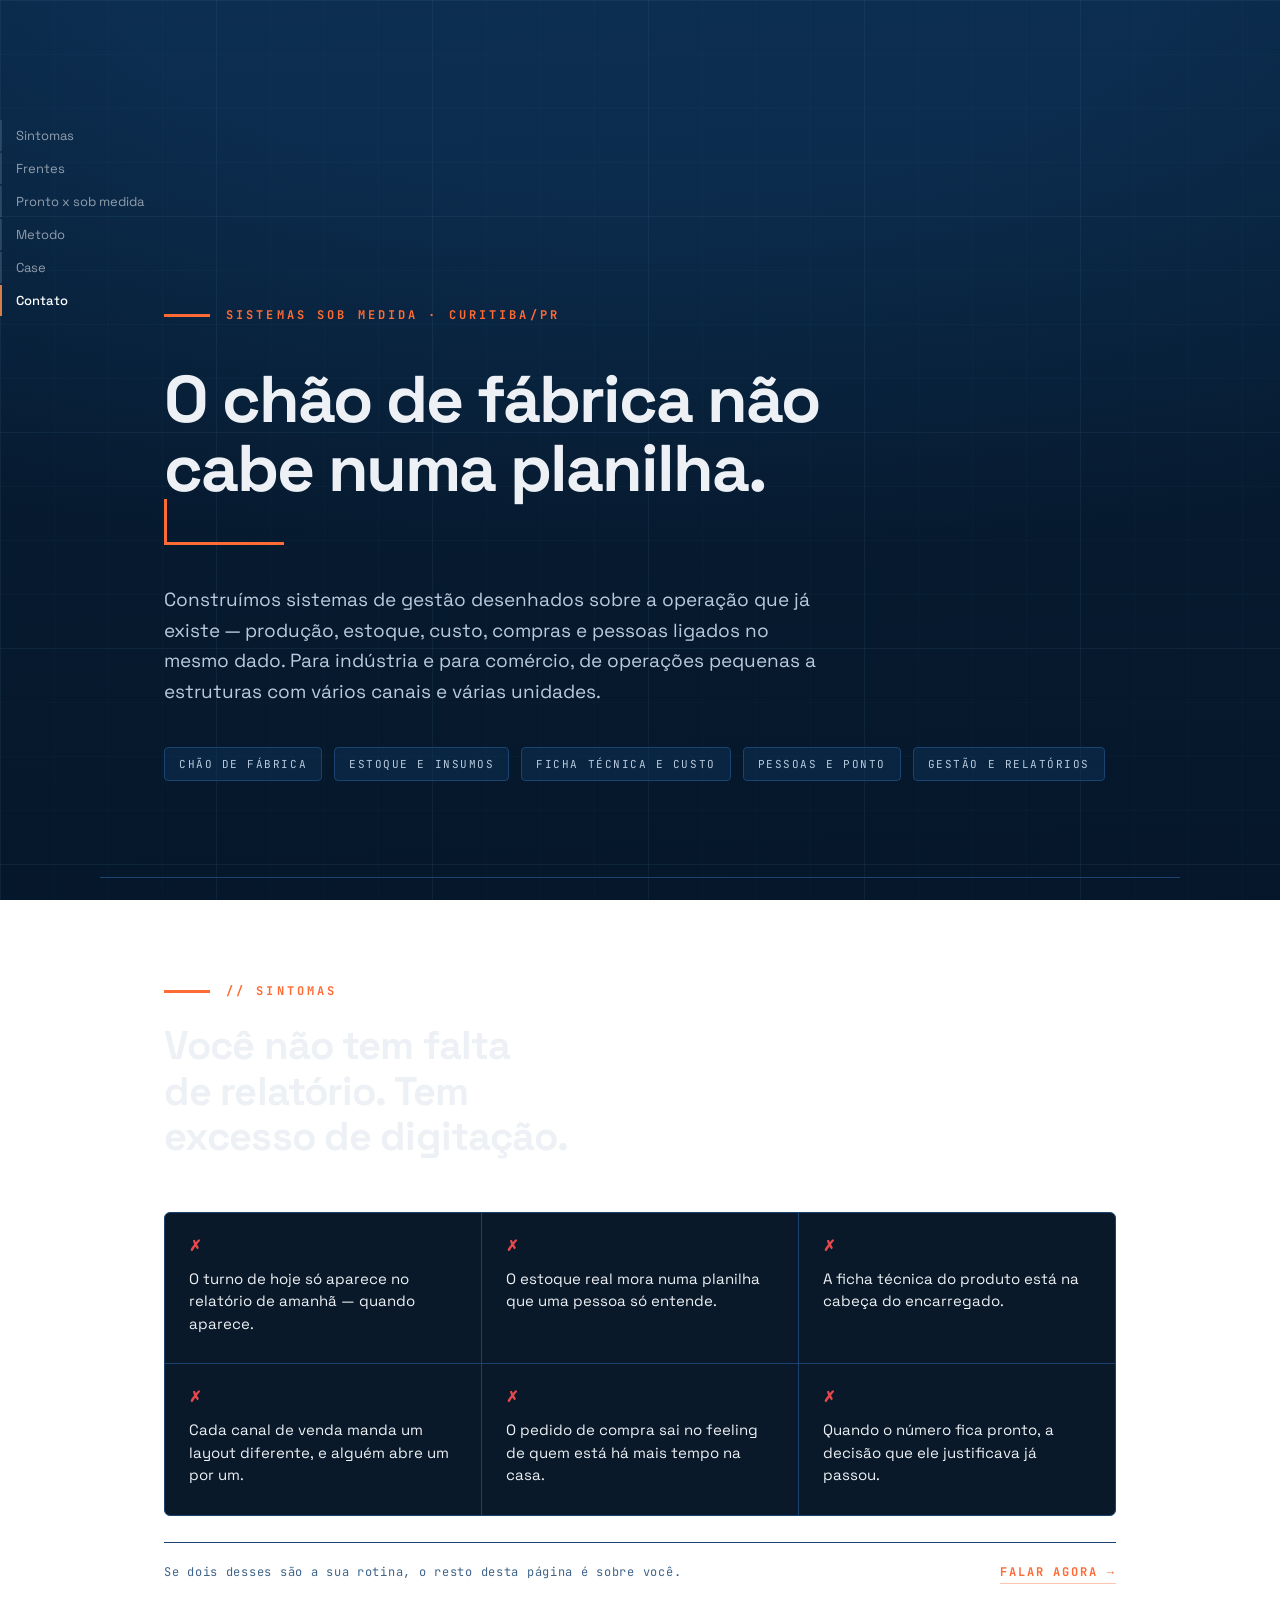
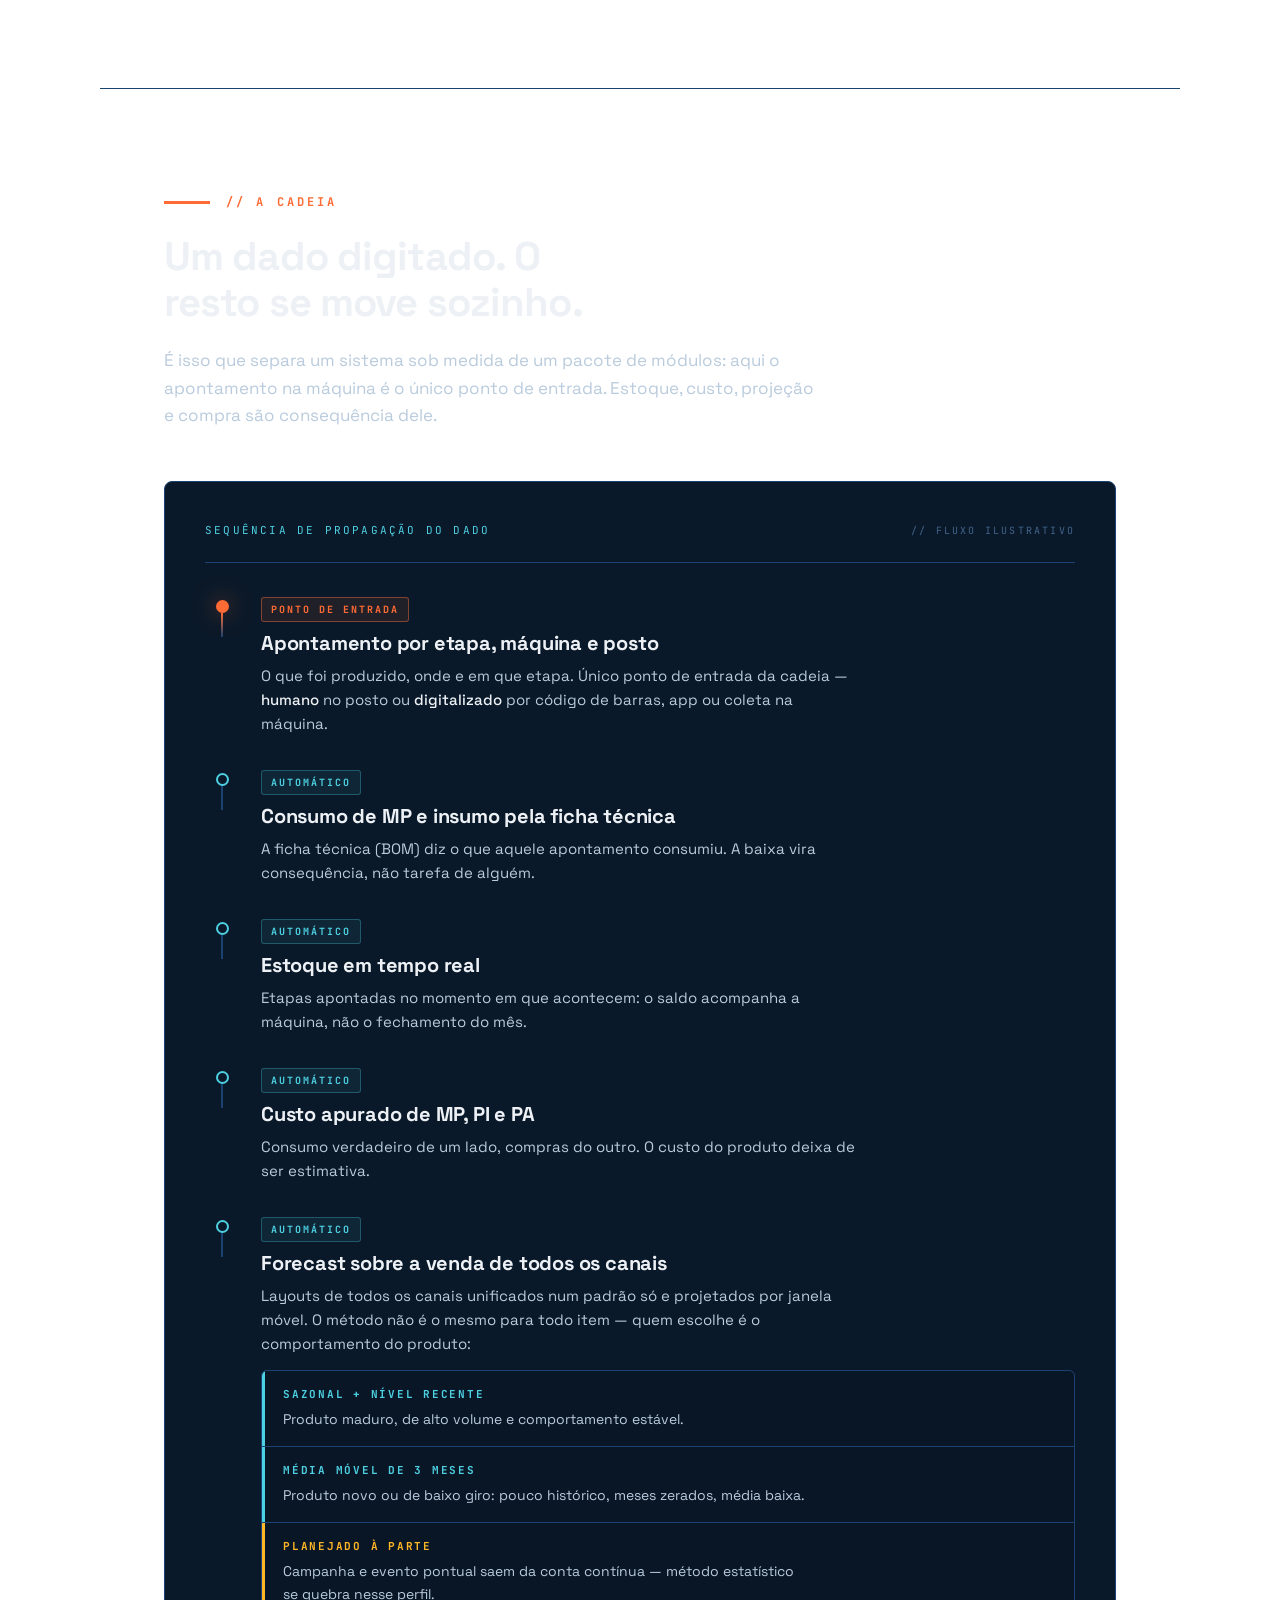
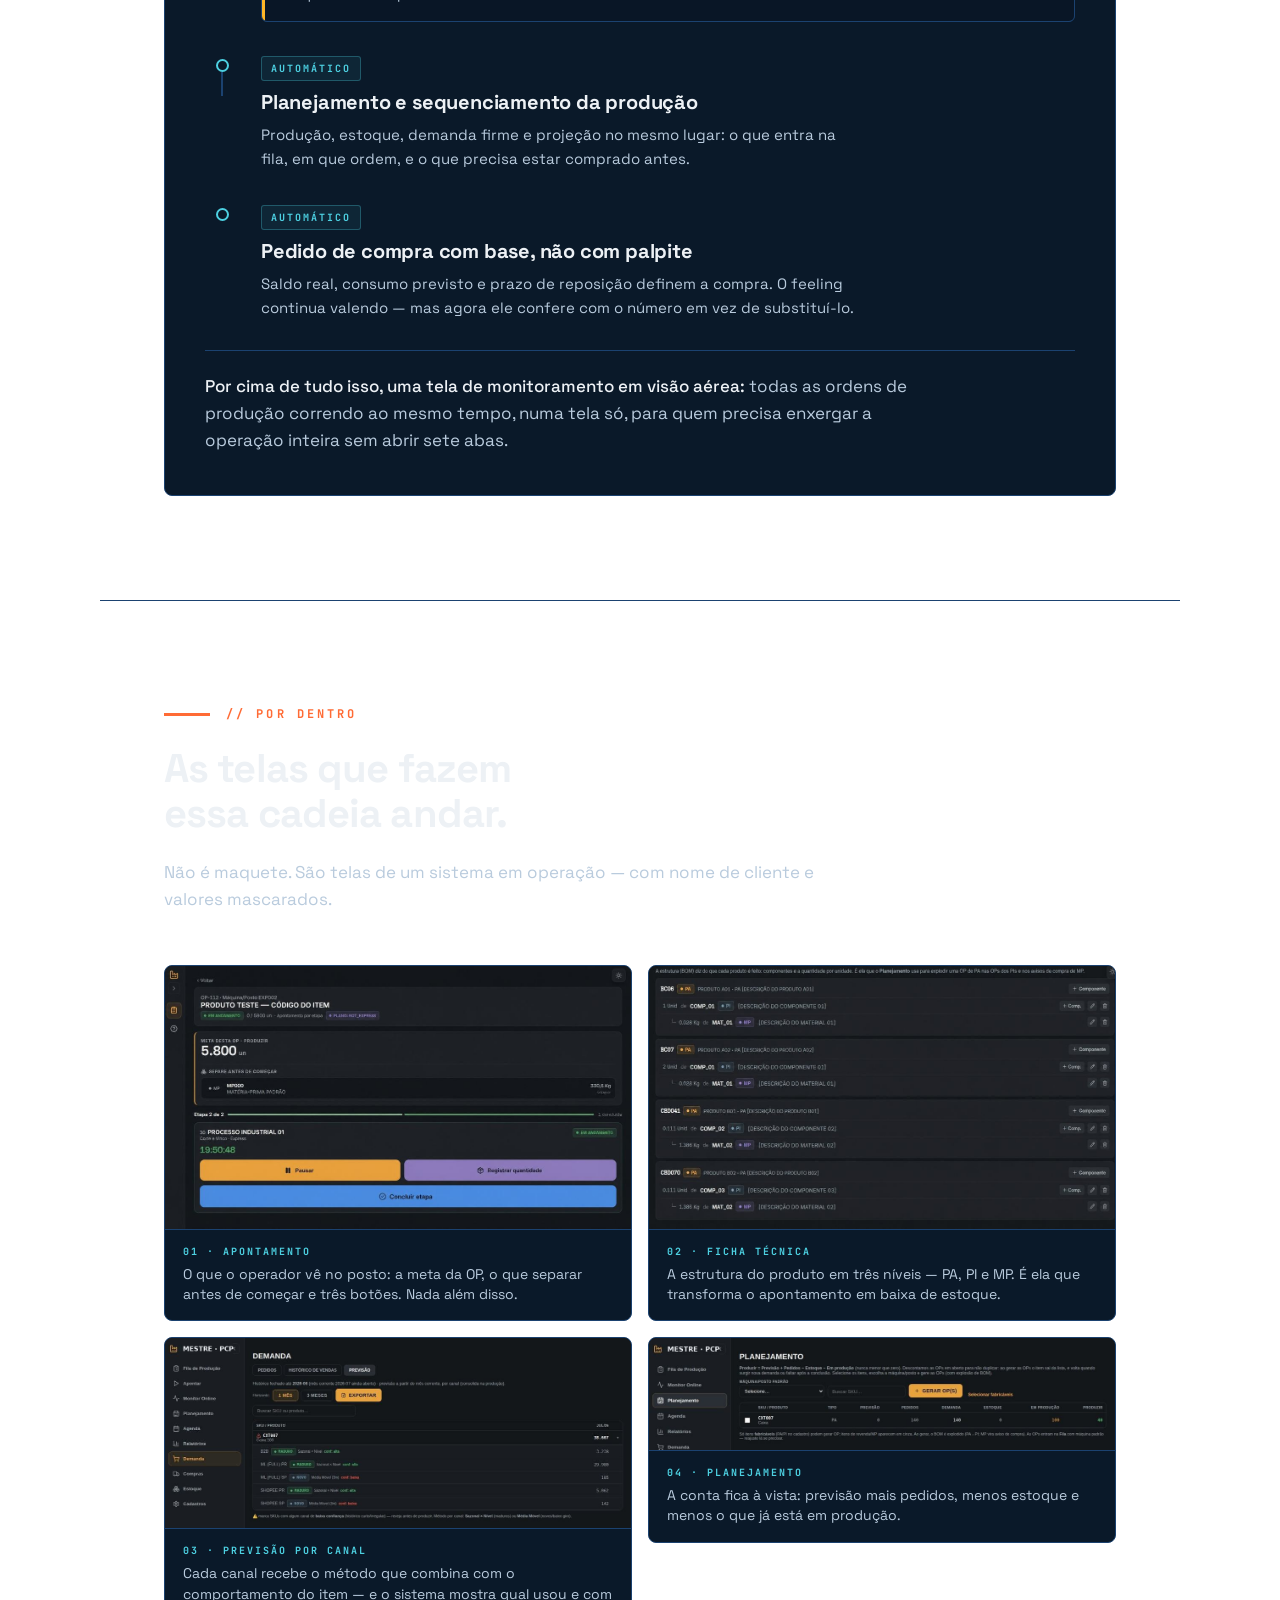
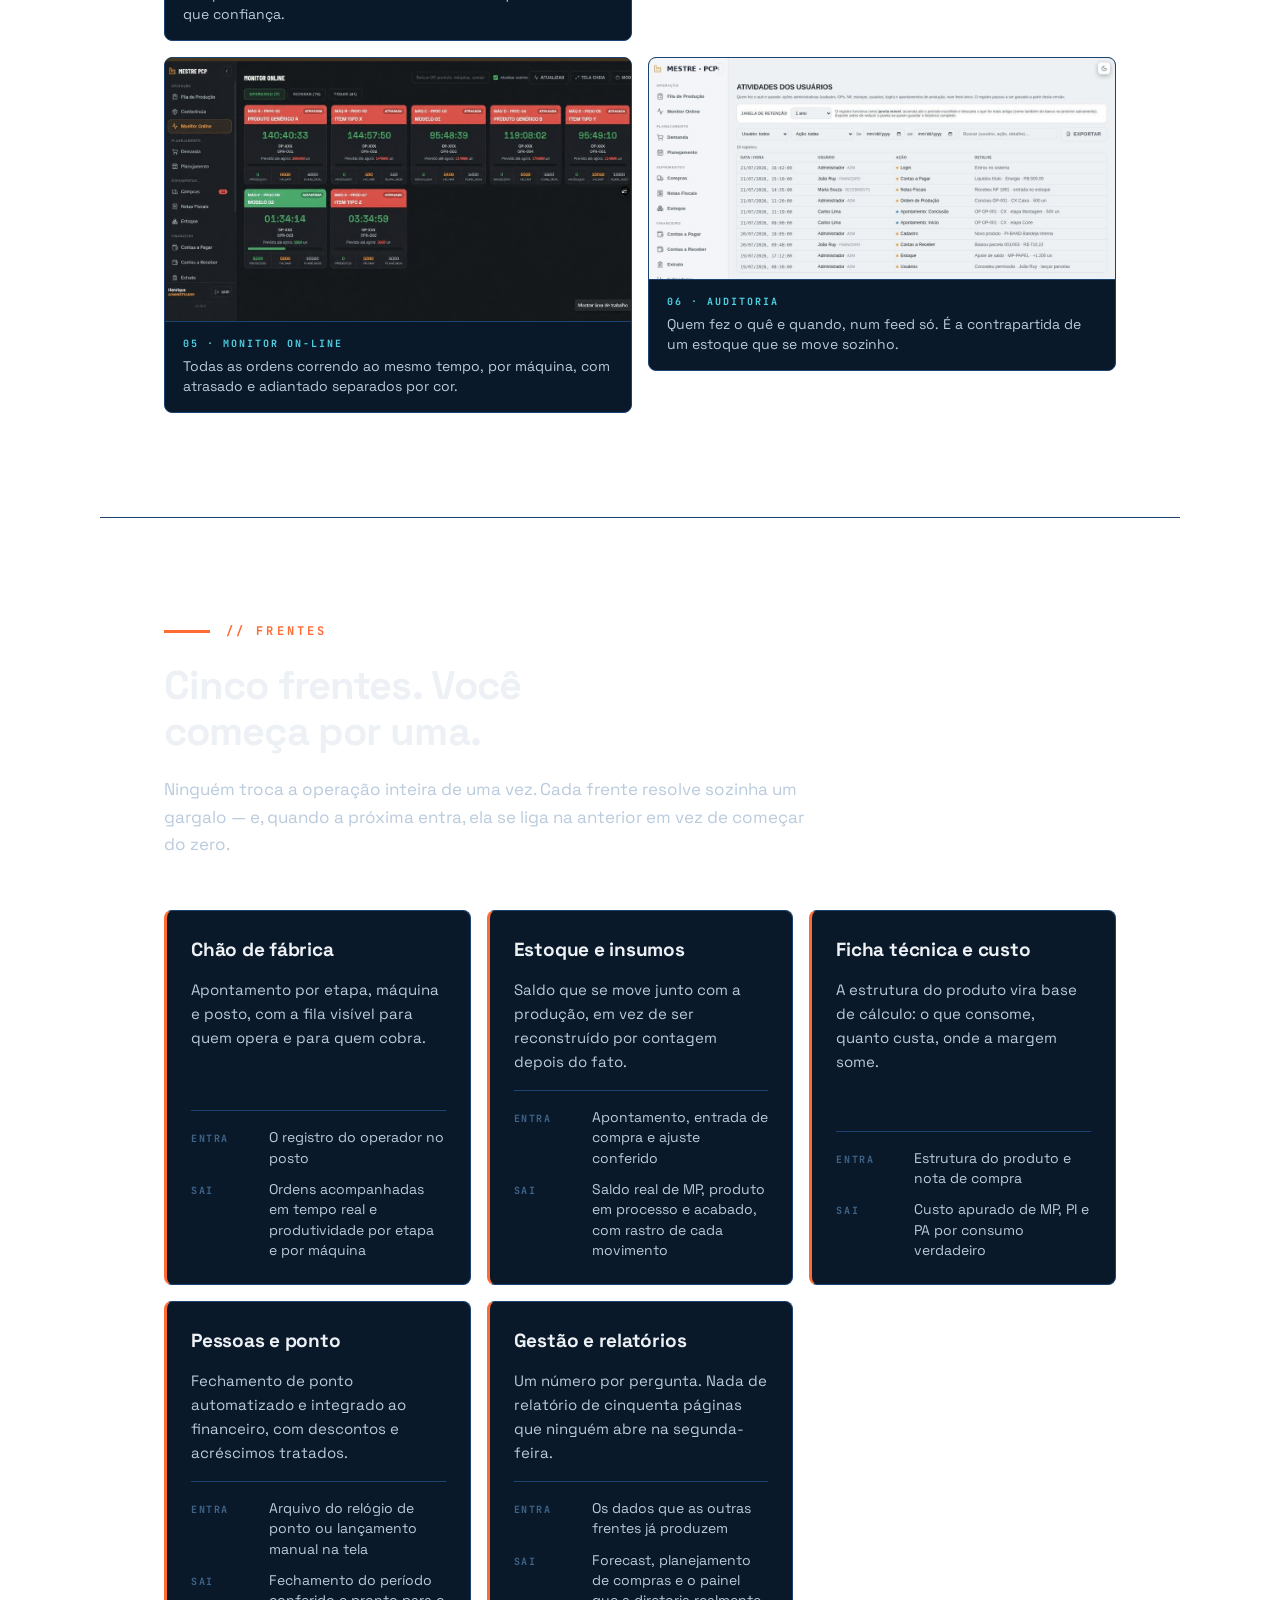
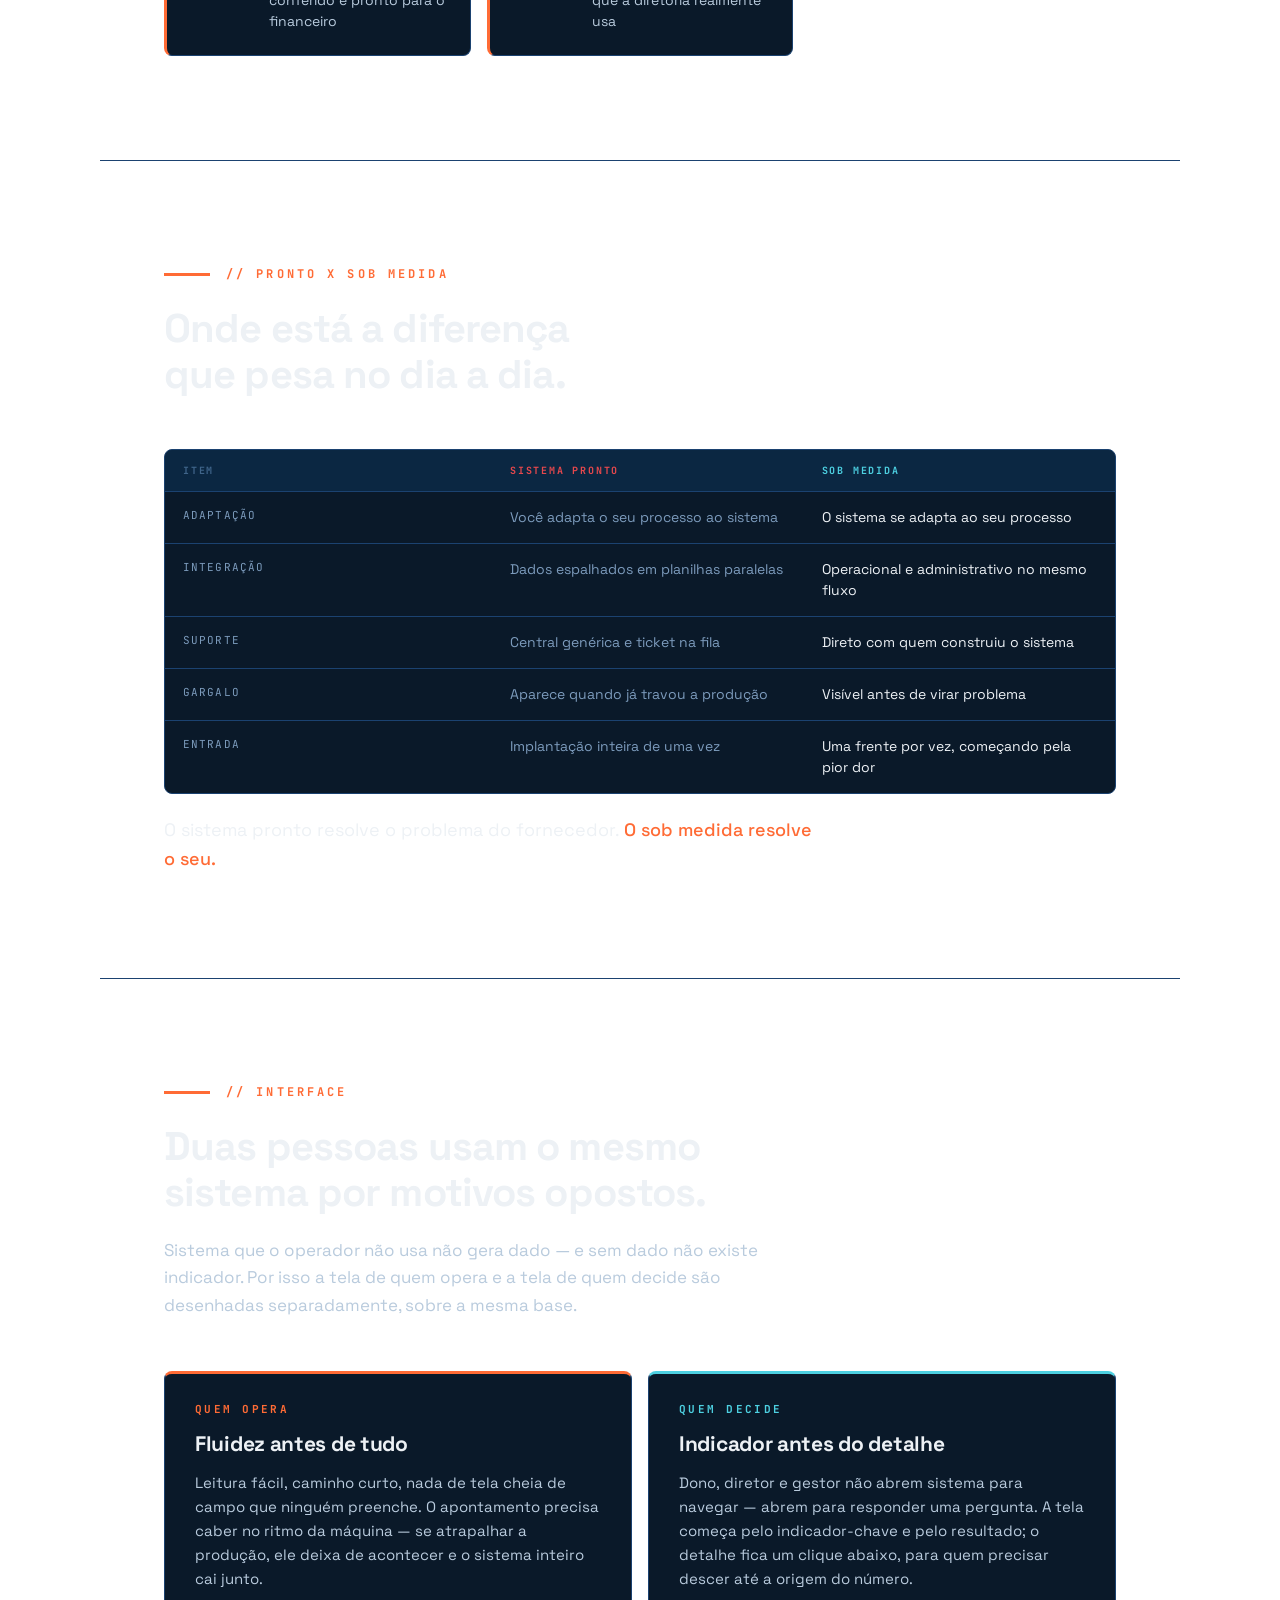
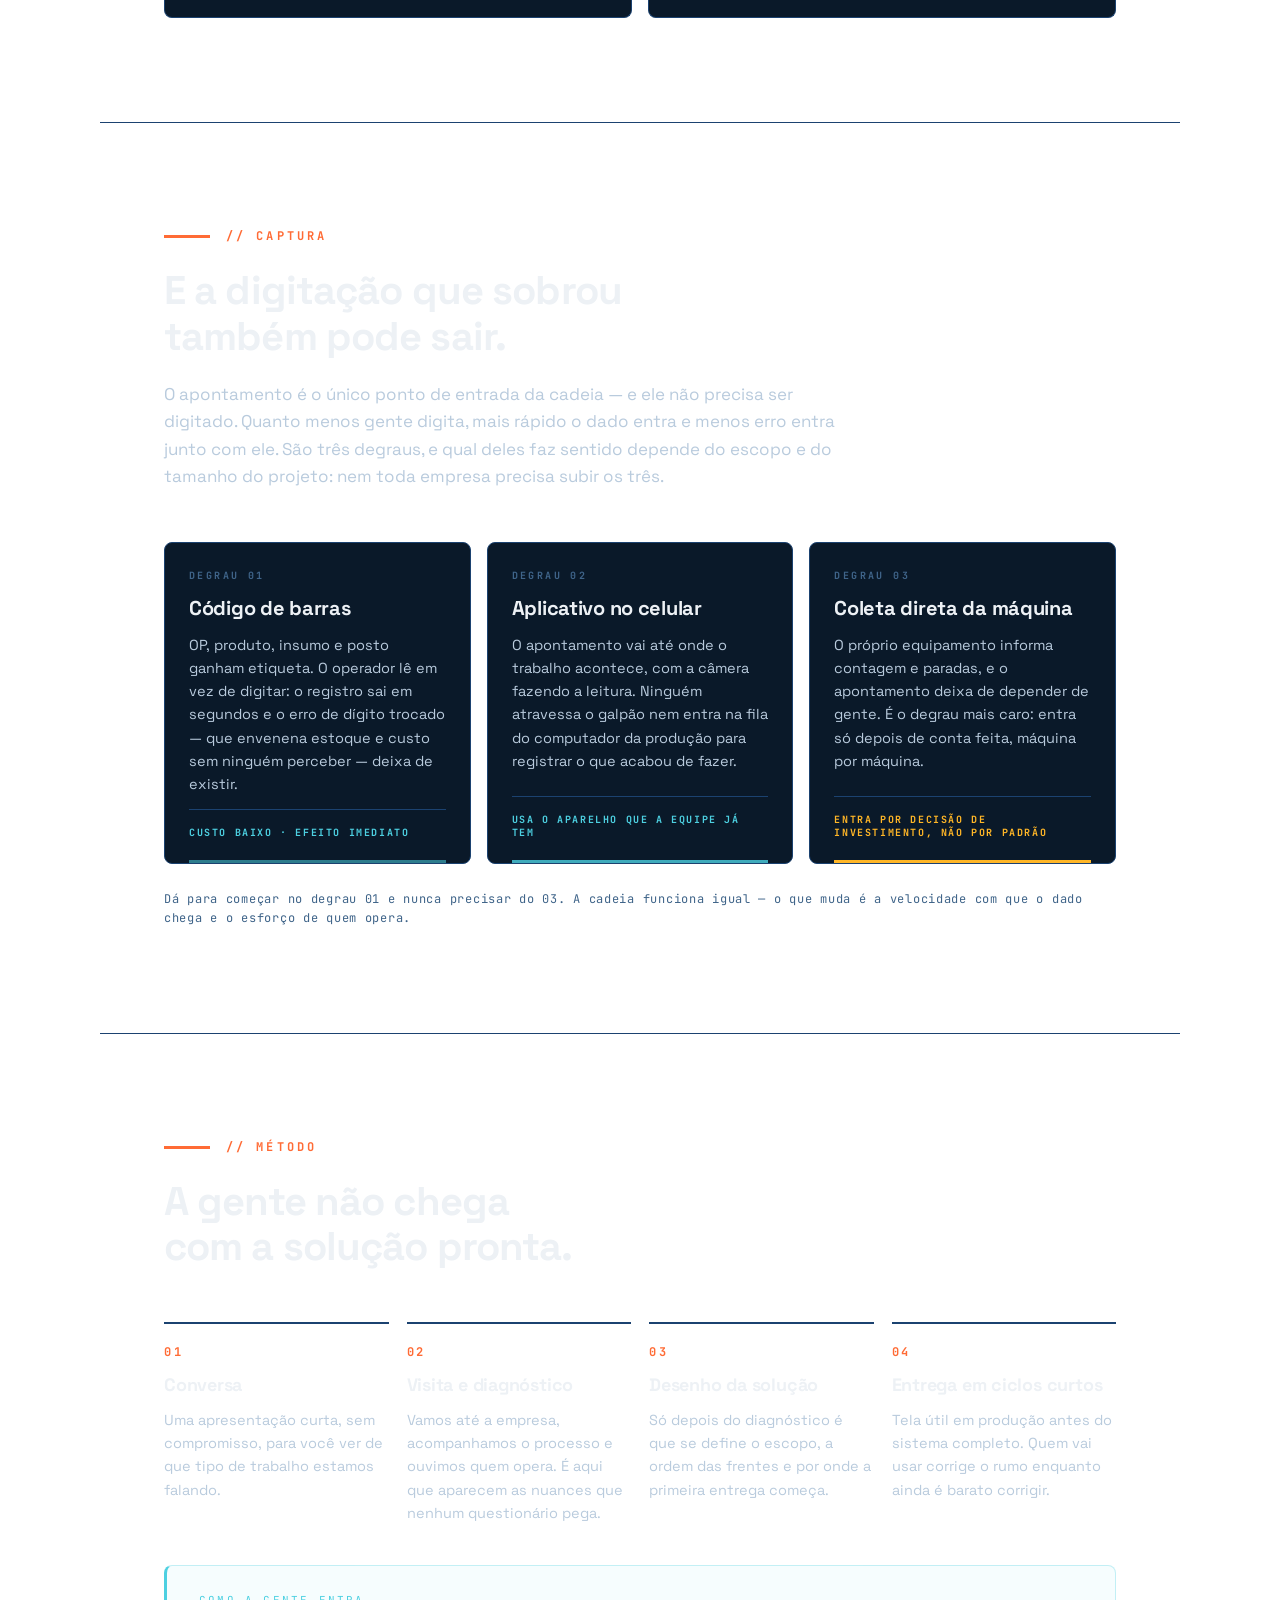
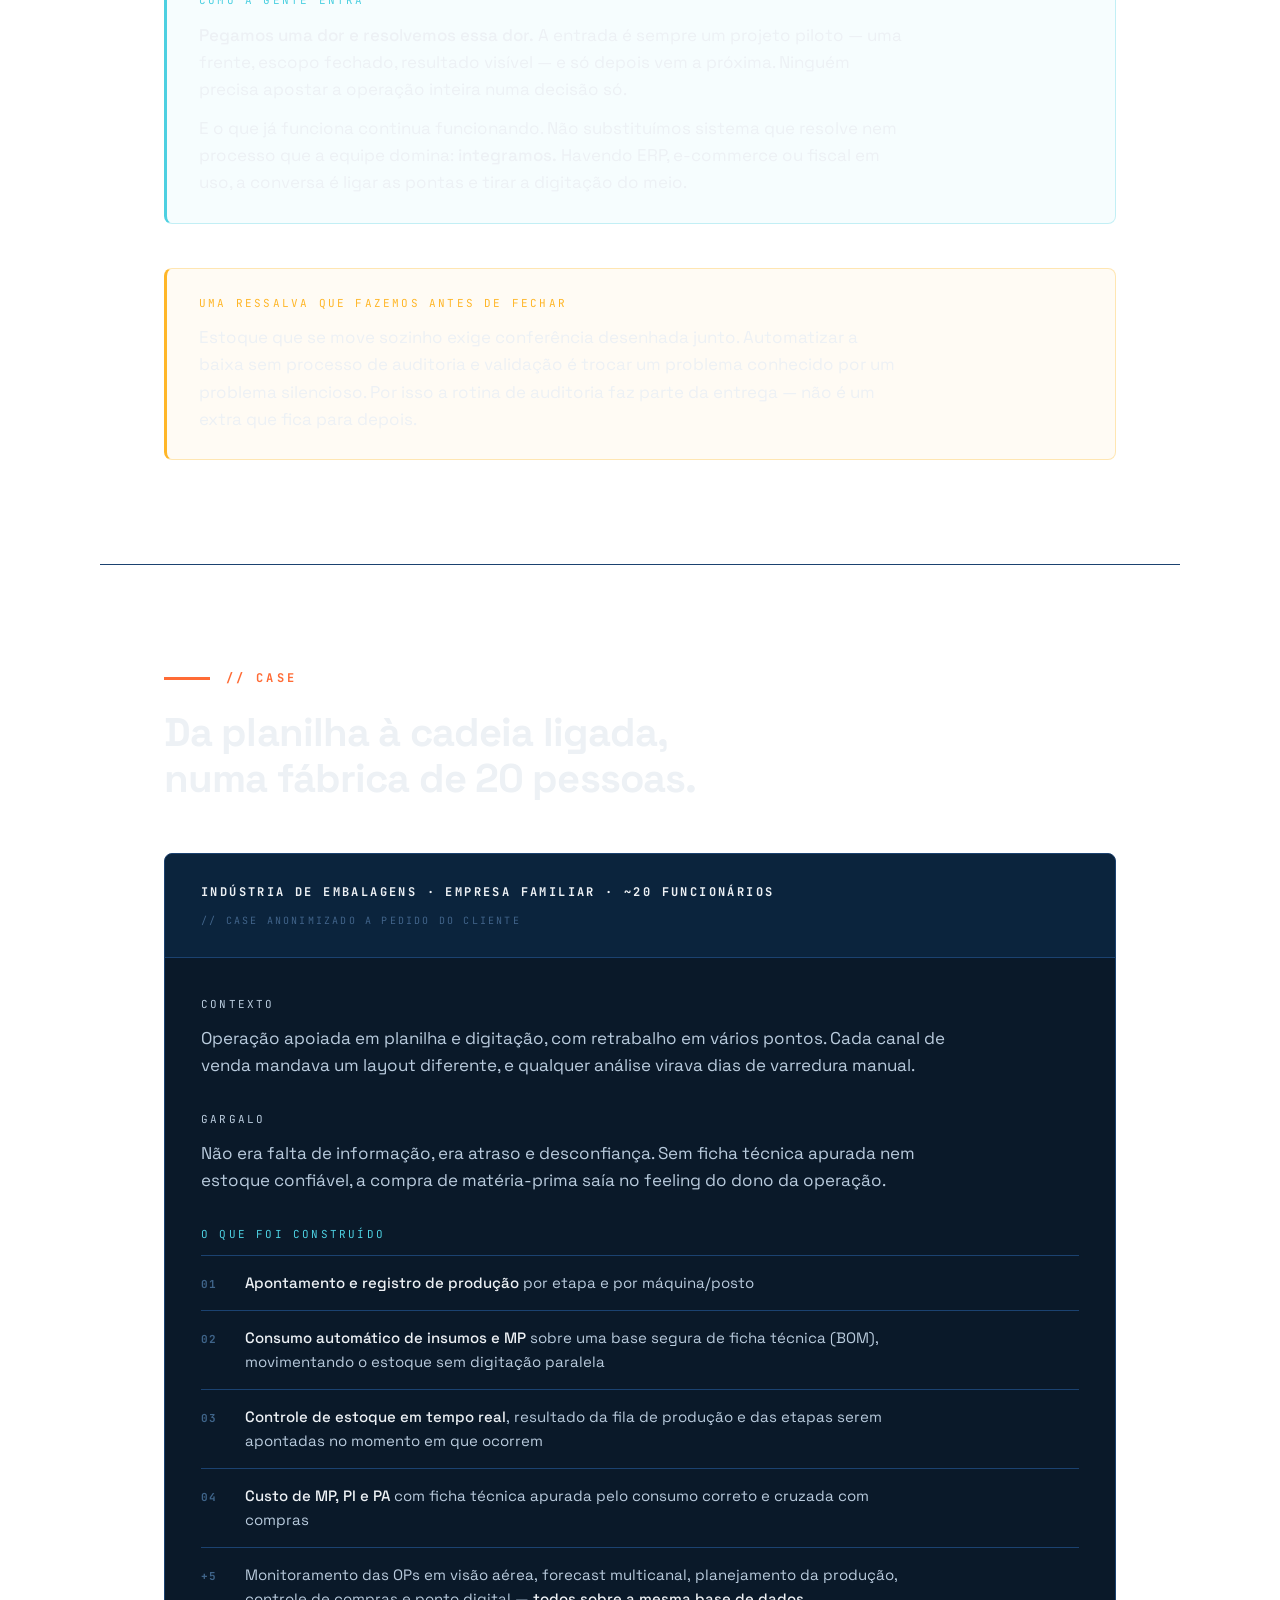
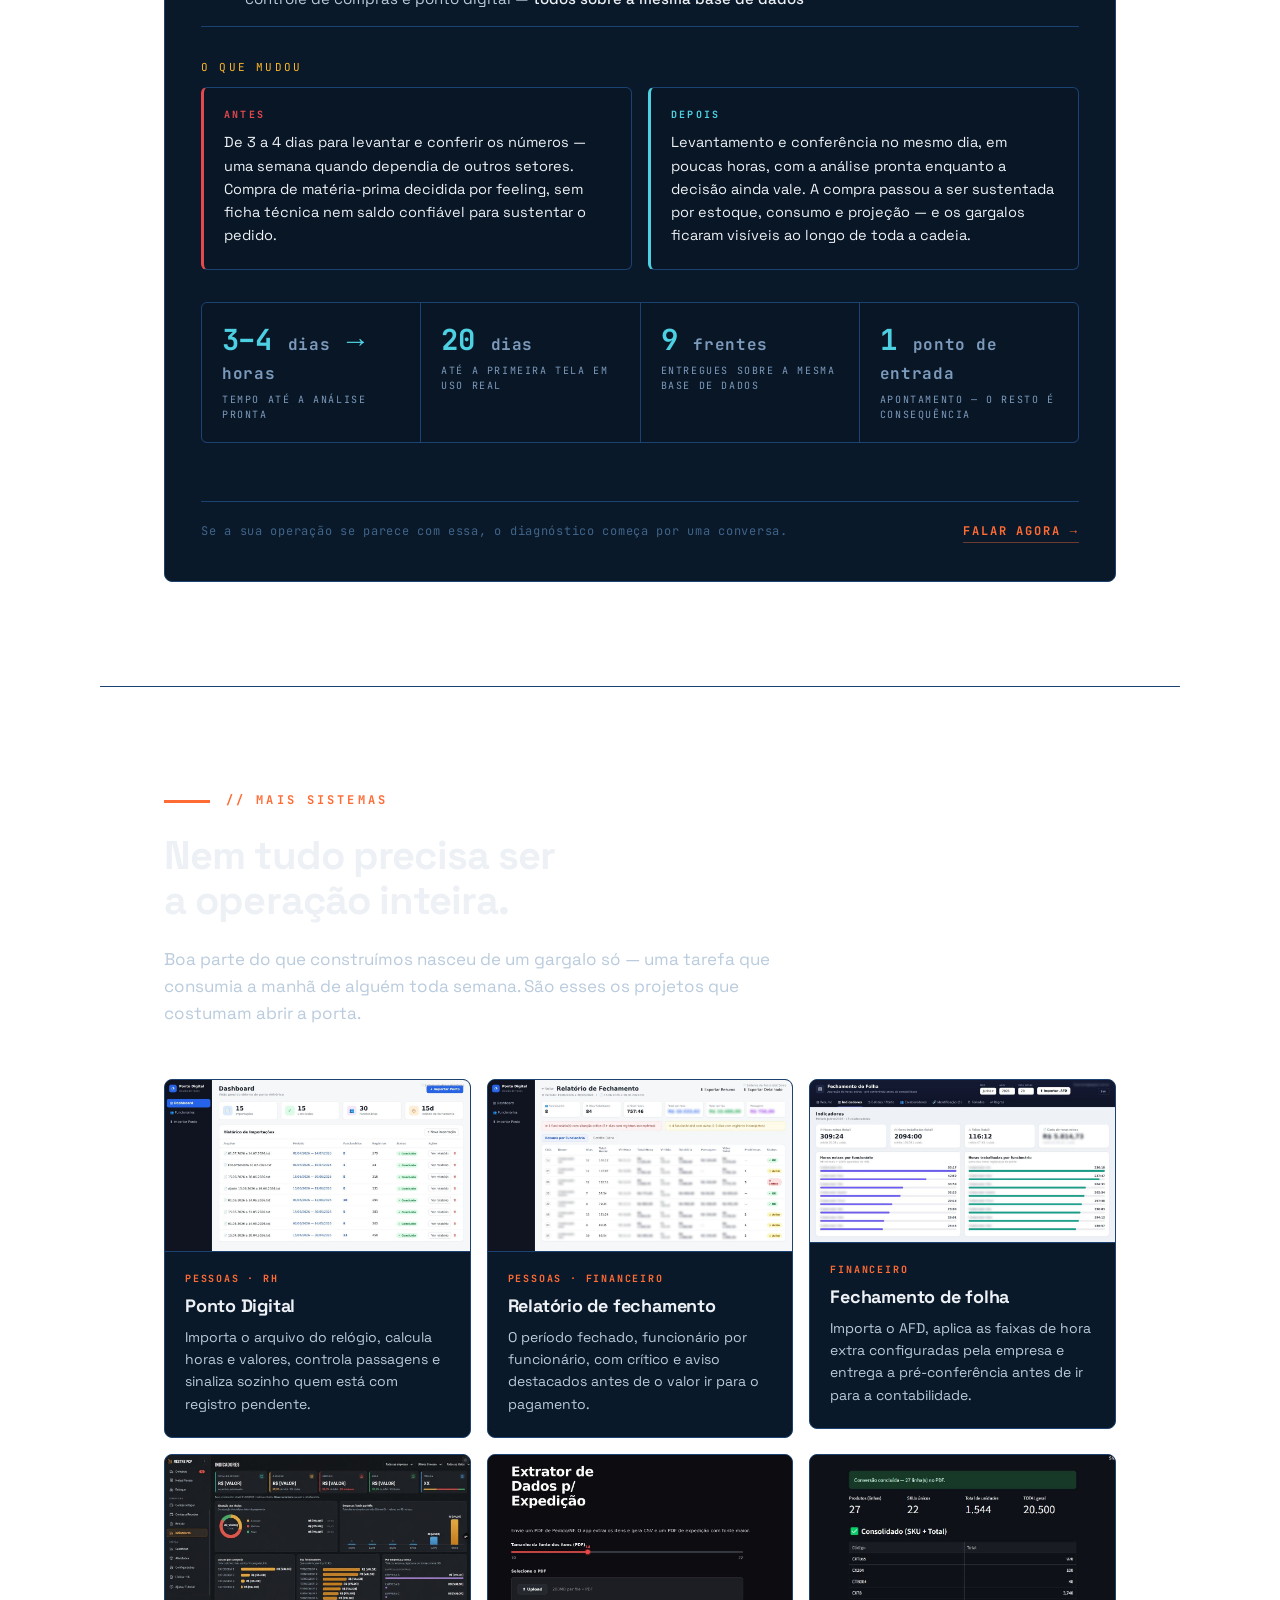
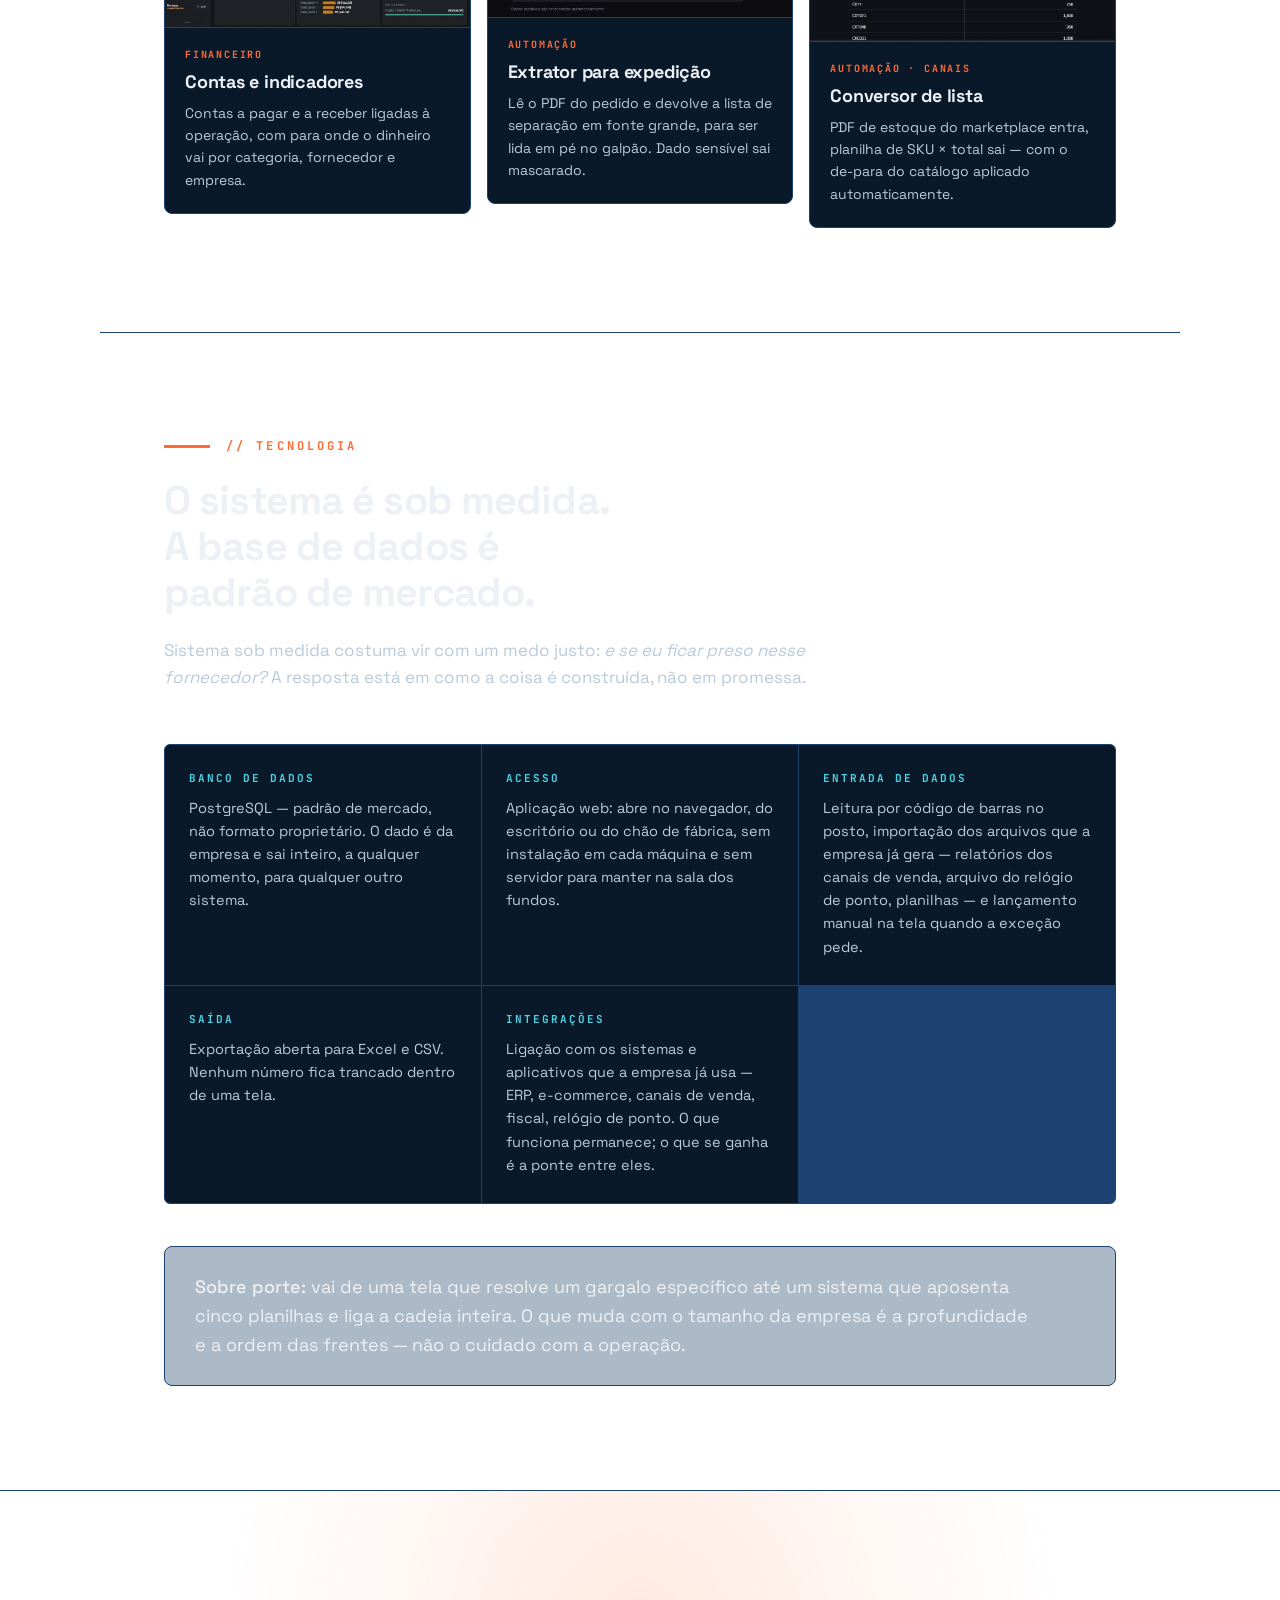
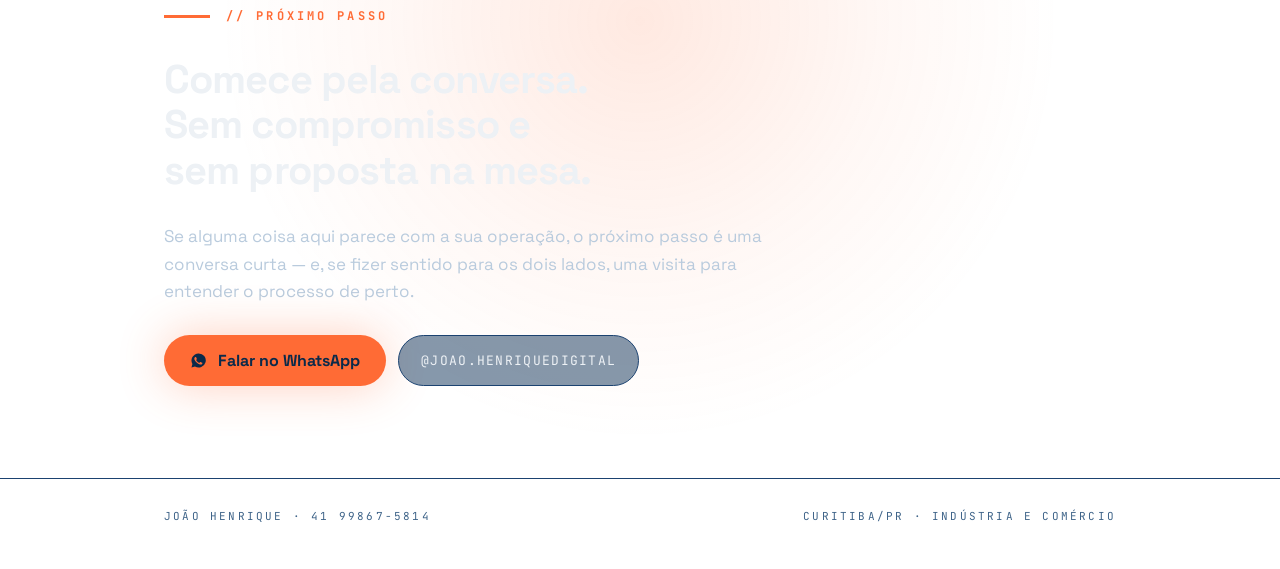
==== commit b2e47043: "Update index.html Alteração manual com navegação: índice lateral (desktop) + barra de progresso e FA" ====
--- a/index.html
+++ b/index.html
@@ -6,12 +6,24 @@
 <meta name="description" content="Sistemas sob medida para indústria e comércio: produção, estoque, custo, compras e pessoas ligados no mesmo dado. Curitiba/PR.">
 <meta name="author" content="João Henrique">
 <meta name="theme-color" content="#0B2A4A">
+<link rel="canonical" href="https://jhguimadc.github.io/portfolio/">
 <meta property="og:type" content="website">
 <meta property="og:locale" content="pt_BR">
-<meta property="og:title" content="Sistemas Sob Medida · João Henrique">
+<meta property="og:site_name" content="João Henrique · Sistemas Sob Medida">
+<meta property="og:url" content="https://jhguimadc.github.io/portfolio/">
+<meta property="og:title" content="O chão de fábrica não cabe numa planilha.">
 <meta property="og:description" content="Sistemas sob medida para indústria e comércio: produção, estoque, custo, compras e pessoas ligados no mesmo dado. Curitiba/PR.">
-<link rel="icon" type="image/svg+xml" href="[data-uri]">
-<link rel="apple-touch-icon" href="[data-uri]">
+<meta property="og:image" content="https://jhguimadc.github.io/portfolio/og-capa.jpg">
+<meta property="og:image:width" content="1200">
+<meta property="og:image:height" content="630">
+<meta property="og:image:type" content="image/jpeg">
+<meta property="og:image:alt" content="Tela de monitoramento de ordens de produção sobre fundo de planta baixa">
+<meta name="twitter:card" content="summary_large_image">
+<meta name="twitter:title" content="O chão de fábrica não cabe numa planilha.">
+<meta name="twitter:description" content="Sistemas sob medida para indústria e comércio: produção, estoque, custo, compras e pessoas ligados no mesmo dado. Curitiba/PR.">
+<meta name="twitter:image" content="https://jhguimadc.github.io/portfolio/og-capa.jpg">
+<link rel="icon" type="image/svg+xml" href="favicon.svg">
+<link rel="apple-touch-icon" href="favicon.svg">
 <style>*{box-sizing:border-box}body{margin:0}img{max-width:100%}[hidden]{display:none!important}
 @font-face{font-family:'Space Grotesk';font-weight:400;font-style:normal;font-display:block;src:url([data-uri]) format('woff2')}
 @font-face{font-family:'Space Grotesk';font-weight:500;font-style:normal;font-display:block;src:url([data-uri]) format('woff2')}
@@ -25,7 +37,122 @@
 <body>
 <title>Sistemas Sob Medida</title>
 
+<div id="progress-bar" aria-hidden="true"></div>
+
+<nav id="side-nav" aria-label="Navegacao por secoes"></nav>
+
+<button id="nav-fab" aria-label="Abrir menu de secoes" aria-expanded="false">
+  <svg width="20" height="20" viewBox="0 0 24 24" fill="none" stroke="currentColor" stroke-width="2">
+    <line x1="4" y1="6" x2="20" y2="6"></line>
+    <line x1="4" y1="12" x2="20" y2="12"></line>
+    <line x1="4" y1="18" x2="20" y2="18"></line>
+  </svg>
+</button>
+
+<div id="nav-sheet">
+  <div id="nav-sheet-handle"></div>
+  <ul id="nav-sheet-list"></ul>
+</div>  
+  
 <style>
+
+:root {
+  --nav-accent: #e07a3f;
+  --nav-bg: #0a1628;
+  --nav-text: rgba(255,255,255,0.55);
+  --nav-text-active: #ffffff;
+}
+
+#progress-bar {
+  position: fixed;
+  top: 0;
+  left: 0;
+  height: 3px;
+  width: 0%;
+  background: var(--nav-accent);
+  z-index: 60;
+  transition: width 0.1s linear;
+  display: none;
+}
+
+#side-nav {
+  position: sticky;
+  top: 120px;
+  align-self: start;
+  width: 160px;
+  display: none;
+  flex-direction: column;
+  gap: 2px;
+}
+#side-nav a {
+  display: block;
+  padding: 7px 0 7px 14px;
+  border-left: 2px solid rgba(255,255,255,0.12);
+  color: var(--nav-text);
+  font-size: 13px;
+  text-decoration: none;
+  transition: color 0.2s, border-color 0.2s;
+}
+#side-nav a:hover { color: var(--nav-text-active); }
+#side-nav a.active {
+  color: var(--nav-text-active);
+  border-left-color: var(--nav-accent);
+  font-weight: 500;
+}
+
+#nav-fab {
+  position: fixed;
+  bottom: 20px;
+  right: 20px;
+  width: 48px;
+  height: 48px;
+  border-radius: 50%;
+  background: var(--nav-accent);
+  color: var(--nav-bg);
+  border: none;
+  display: none;
+  align-items: center;
+  justify-content: center;
+  z-index: 60;
+  cursor: pointer;
+}
+
+#nav-sheet {
+  position: fixed;
+  left: 0;
+  right: 0;
+  bottom: 0;
+  background: var(--nav-bg);
+  border-radius: 16px 16px 0 0;
+  padding: 16px 20px calc(20px + env(safe-area-inset-bottom));
+  transform: translateY(100%);
+  transition: transform 0.25s ease;
+  z-index: 59;
+}
+#nav-sheet.open { transform: translateY(0); }
+#nav-sheet-handle {
+  width: 36px;
+  height: 4px;
+  background: rgba(255,255,255,0.2);
+  border-radius: 2px;
+  margin: 0 auto 16px;
+}
+#nav-sheet-list { list-style: none; margin: 0; padding: 0; }
+#nav-sheet-list a {
+  display: block;
+  padding: 13px 4px;
+  color: var(--nav-text-active);
+  text-decoration: none;
+  font-size: 15px;
+  border-bottom: 1px solid rgba(255,255,255,0.08);
+}
+#nav-sheet-list a.active { color: var(--nav-accent); }
+
+@media (min-width: 1024px) {
+  #progress-bar, #nav-fab, #nav-sheet { display: none !important; }
+  #side-nav { display: flex; }
+}
+    
 :root{
   --bg:#0B2A4A;
   --panel:#0A1929;
@@ -387,7 +514,6 @@
 
 /* ---------- cadeia ---------- */
 
-
 .cadeia{
   border:1px solid var(--line);
   border-radius:8px;
@@ -688,7 +814,7 @@
 .degrau .dg.am{color:var(--amber)}
 
 /* ---------- metodo ---------- */
-
+  
 .passos{
   display:grid;
   grid-template-columns:repeat(auto-fit,minmax(215px,1fr));
@@ -736,7 +862,7 @@
 }
 
 /* ---------- case ---------- */
-
+  
 .case{
   border:1px solid var(--line);
   border-radius:8px;
@@ -895,7 +1021,7 @@
 .porte p{color:var(--ink);max-width:70ch;font-size:clamp(16px,1.7vw,18px)}
 
 /* ---------- cta ---------- */
-
+  
 .cta{
   position:relative;
   overflow:hidden;
@@ -1041,7 +1167,7 @@
   </div>
 </header>
 
-<section class="wrap">
+<section class="wrap" id="sintomas">
   <div class="sec-head">
     <p class="eyebrow">// Sintomas</p>
     <h2>Você não tem falta de relatório. Tem excesso de digitação.</h2>
@@ -1223,7 +1349,7 @@
   </div>
 </section>
 
-<section class="wrap">
+<section class="wrap" id="frentes">
   <div class="sec-head">
     <p class="eyebrow">// Frentes</p>
     <h2>Cinco frentes. Você começa por uma.</h2>
@@ -1278,7 +1404,7 @@
   </div>
 </section>
 
-<section class="wrap">
+<section class="wrap" id="comparacao">
   <div class="sec-head">
     <p class="eyebrow">// Pronto x sob medida</p>
     <h2>Onde está a diferença que pesa no dia a dia.</h2>
@@ -1378,7 +1504,7 @@
   <p class="sintomas-note">Dá para começar no degrau 01 e nunca precisar do 03. A cadeia funciona igual — o que muda é a velocidade com que o dado chega e o esforço de quem opera.</p>
 </section>
 
-<section class="wrap">
+<section class="wrap" id="metodo">
   <div class="sec-head">
     <p class="eyebrow">// Método</p>
     <h2>A gente não chega com a solução pronta.</h2>
@@ -1420,7 +1546,7 @@
   </div>
 </section>
 
-<section class="wrap">
+<section class="wrap" id="case">
   <div class="sec-head">
     <p class="eyebrow">// Case</p>
     <h2>Da planilha à cadeia ligada, numa fábrica de 20 pessoas.</h2>
@@ -1601,7 +1727,7 @@
   </div>
 </section>
 
-<section class="cta">
+<section class="cta" id="contato">
   <div class="wrap">
     <p class="eyebrow">// Próximo passo</p>
     <h2>Comece pela conversa. Sem compromisso e sem proposta na mesa.</h2>
@@ -1623,5 +1749,89 @@
   </div>
 </footer>
 
+<script>
+(function () {
+  var SECTIONS = [
+    { id: 'sintomas',   label: 'Sintomas' },
+    { id: 'frentes',    label: 'Frentes' },
+    { id: 'comparacao', label: 'Pronto x sob medida' },
+    { id: 'metodo',     label: 'Metodo' },
+    { id: 'case',       label: 'Case' },
+    { id: 'contato',    label: 'Contato' }
+  ];
+
+  var sideNav = document.getElementById('side-nav');
+  var sheetList = document.getElementById('nav-sheet-list');
+  var progressBar = document.getElementById('progress-bar');
+  var fab = document.getElementById('nav-fab');
+  var sheet = document.getElementById('nav-sheet');
+
+  var validSections = SECTIONS.filter(function (s) {
+    return document.getElementById(s.id) !== null;
+  });
+
+  validSections.forEach(function (s) {
+    var linkDesktop = document.createElement('a');
+    linkDesktop.href = '#' + s.id;
+    linkDesktop.textContent = s.label;
+    linkDesktop.dataset.target = s.id;
+    sideNav.appendChild(linkDesktop);
+
+    var li = document.createElement('li');
+    var linkMobile = document.createElement('a');
+    linkMobile.href = '#' + s.id;
+    linkMobile.textContent = s.label;
+    linkMobile.dataset.target = s.id;
+    li.appendChild(linkMobile);
+    sheetList.appendChild(li);
+  });
+
+  document.querySelectorAll('#side-nav a, #nav-sheet-list a').forEach(function (link) {
+    link.addEventListener('click', function (e) {
+      e.preventDefault();
+      var target = document.getElementById(link.dataset.target);
+      if (target) target.scrollIntoView({ behavior: 'smooth', block: 'start' });
+      closeSheet();
+    });
+  });
+
+  function openSheet() {
+    sheet.classList.add('open');
+    fab.setAttribute('aria-expanded', 'true');
+  }
+  function closeSheet() {
+    sheet.classList.remove('open');
+    fab.setAttribute('aria-expanded', 'false');
+  }
+  fab.addEventListener('click', function () {
+    if (sheet.classList.contains('open')) { closeSheet(); } else { openSheet(); }
+  });
+
+  function updateProgress() {
+    var scrollTop = window.scrollY;
+    var docHeight = document.documentElement.scrollHeight - window.innerHeight;
+    var pct = docHeight > 0 ? (scrollTop / docHeight) * 100 : 0;
+    progressBar.style.width = pct + '%';
+  }
+  window.addEventListener('scroll', updateProgress, { passive: true });
+  updateProgress();
+
+  var observer = new IntersectionObserver(function (entries) {
+    entries.forEach(function (entry) {
+      if (!entry.isIntersecting) return;
+      var id = entry.target.id;
+      document.querySelectorAll('#side-nav a, #nav-sheet-list a').forEach(function (a) {
+        a.classList.toggle('active', a.dataset.target === id);
+      });
+    });
+  }, { rootMargin: '-40% 0px -55% 0px' });
+
+  validSections.forEach(function (s) {
+    var el = document.getElementById(s.id);
+    if (el) { observer.observe(el); }
+  });
+})();
+</script>  
+
 </body>
 </html>
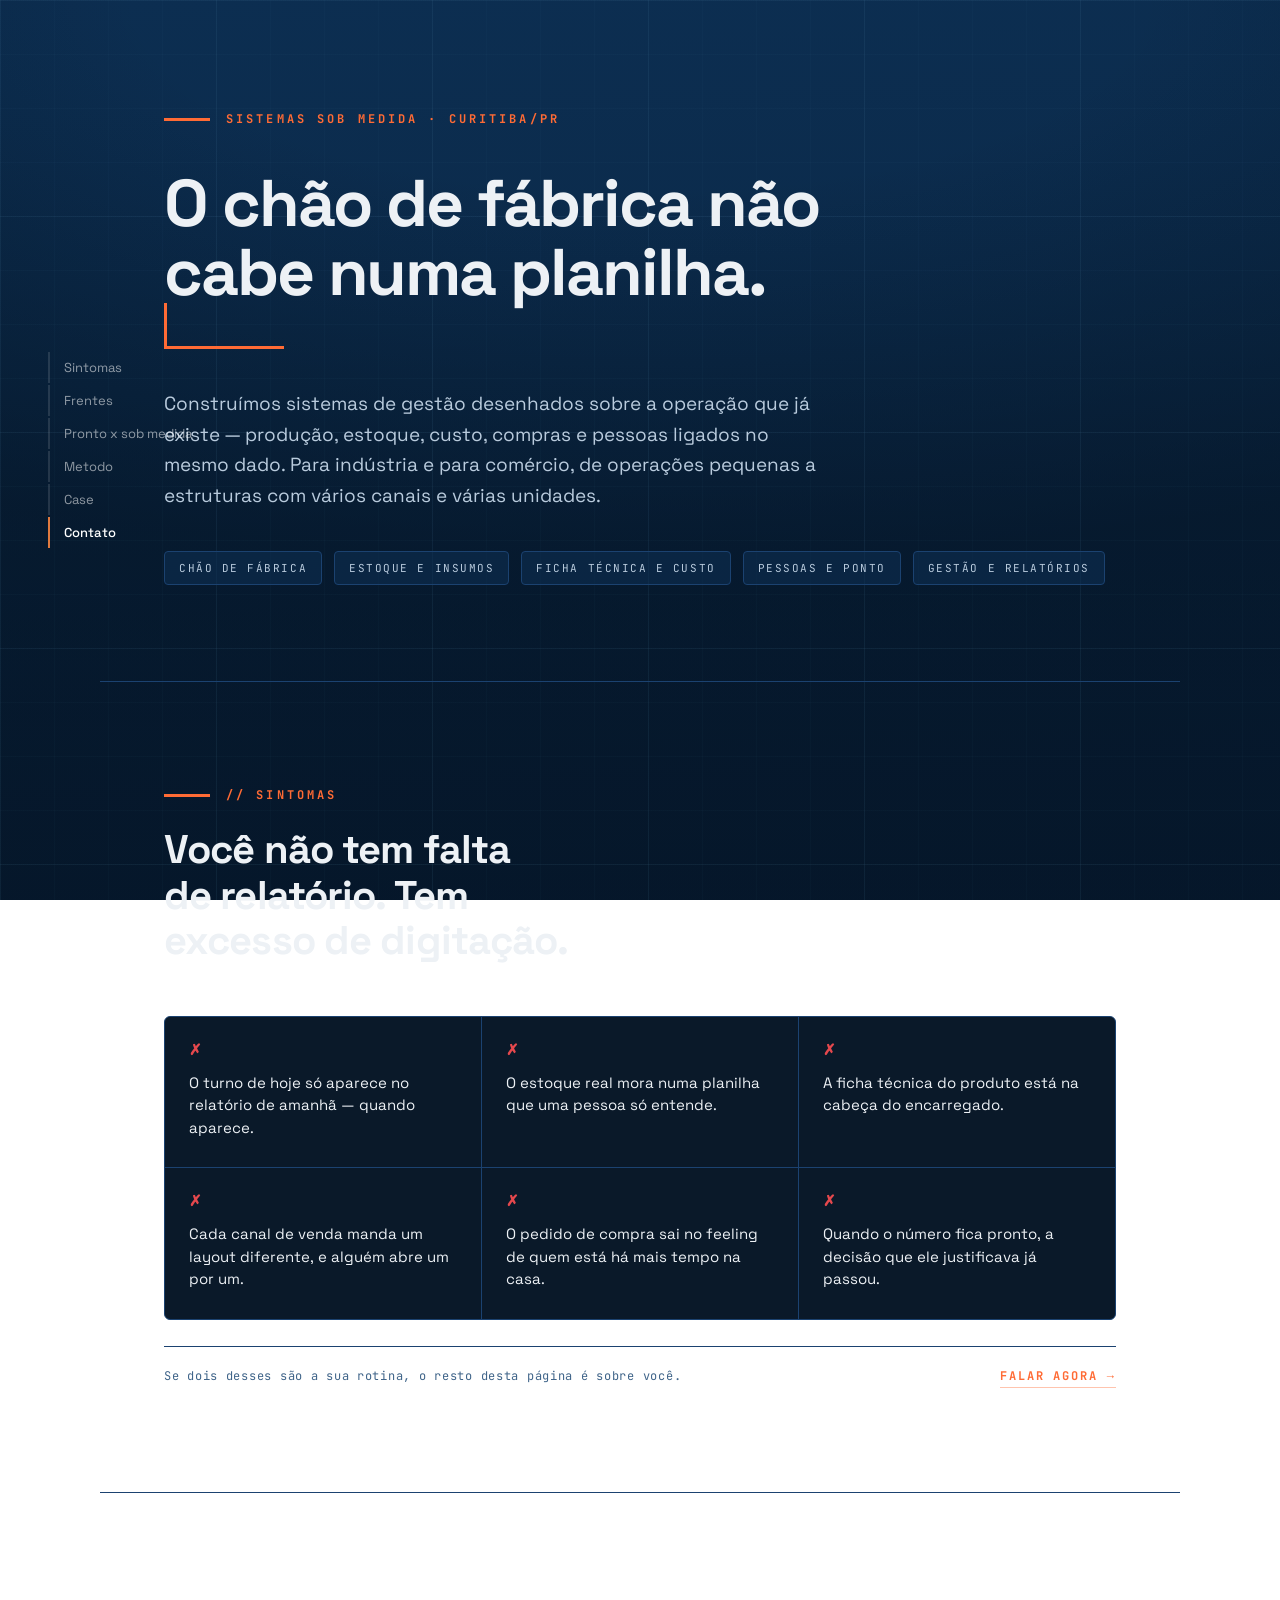
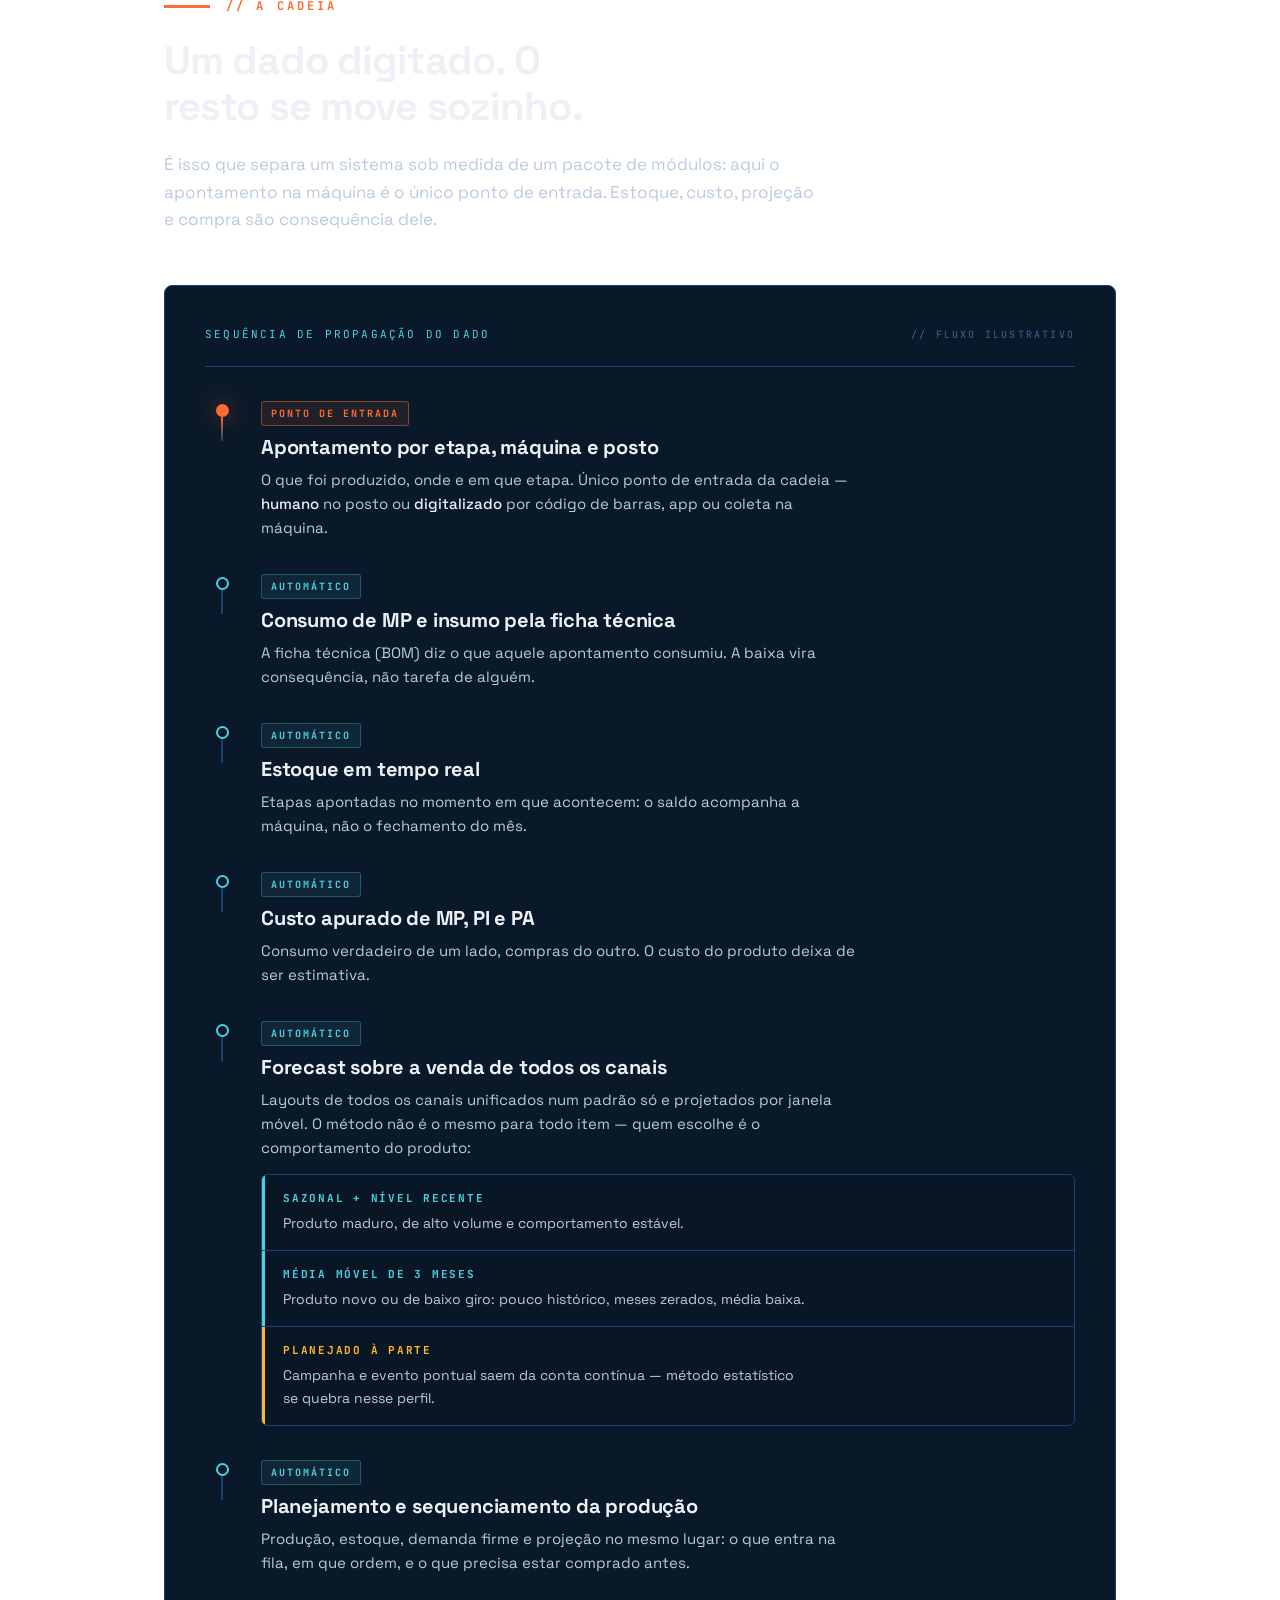
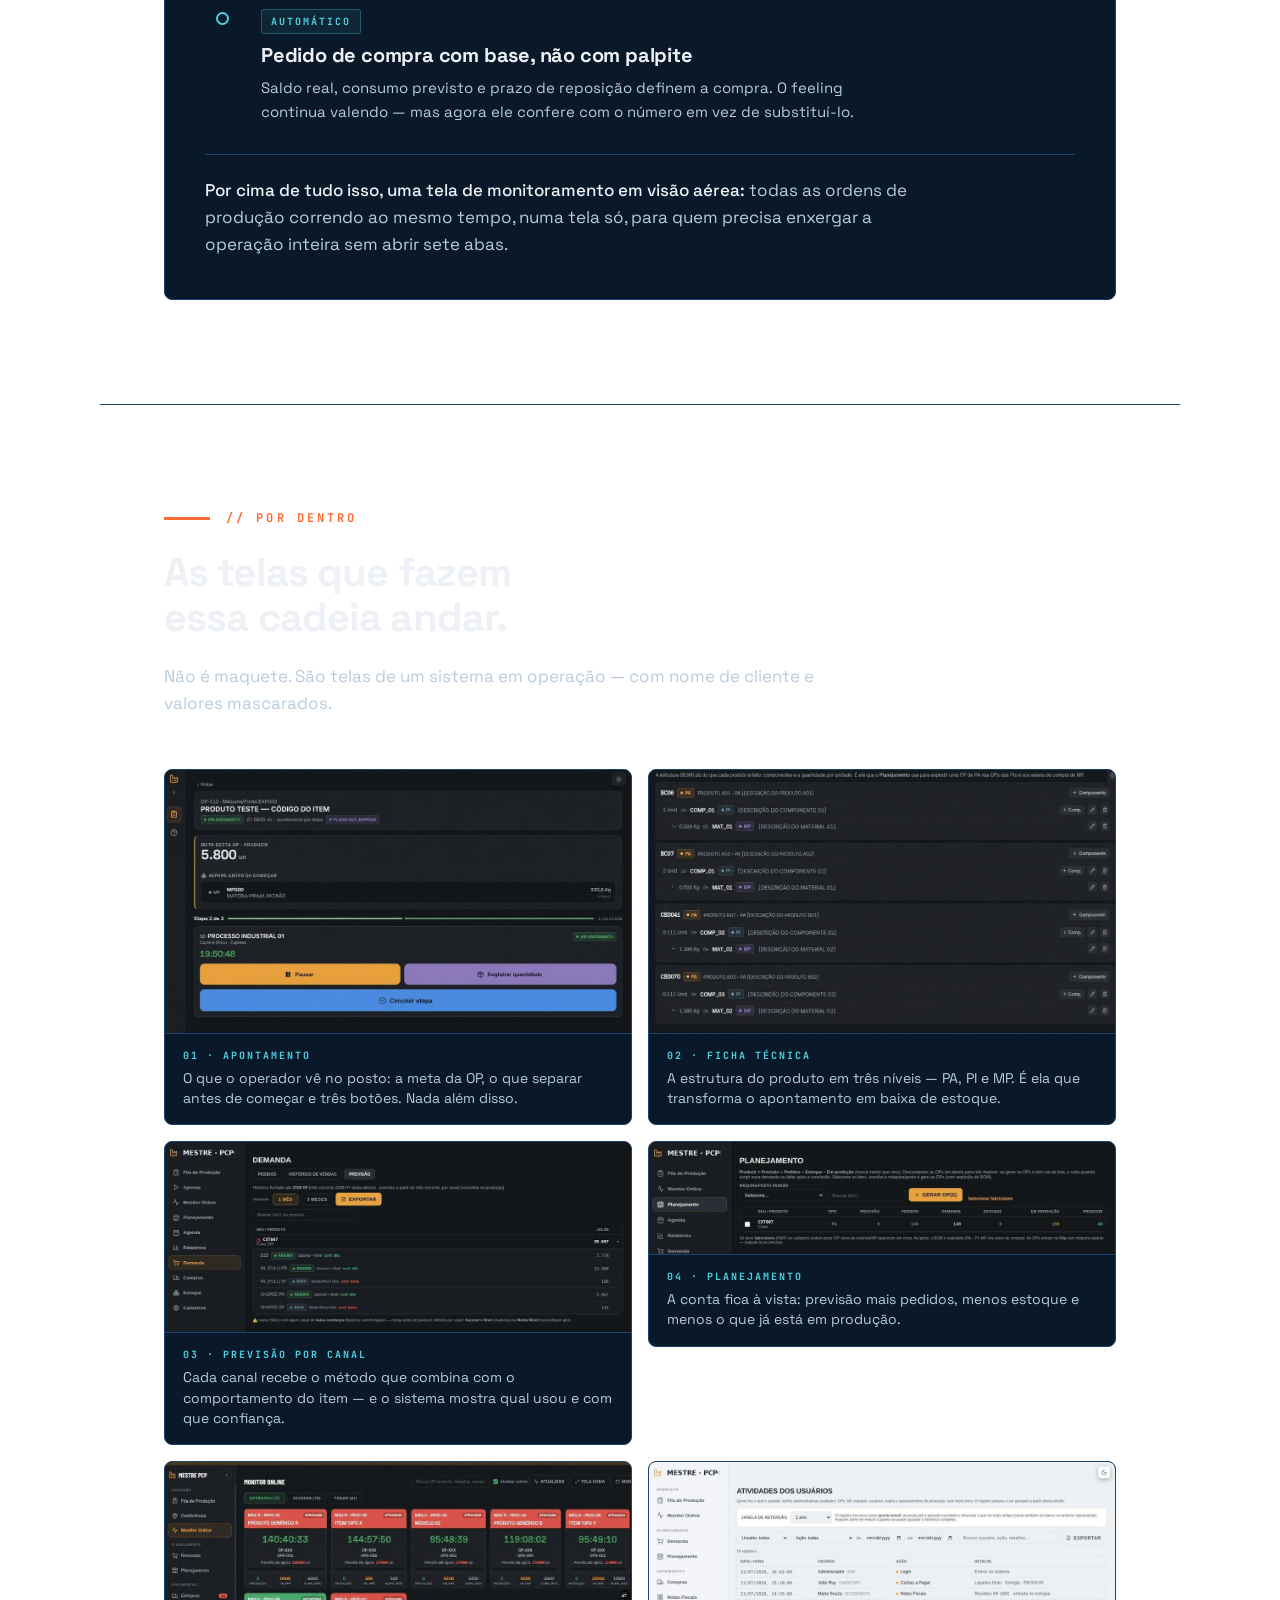
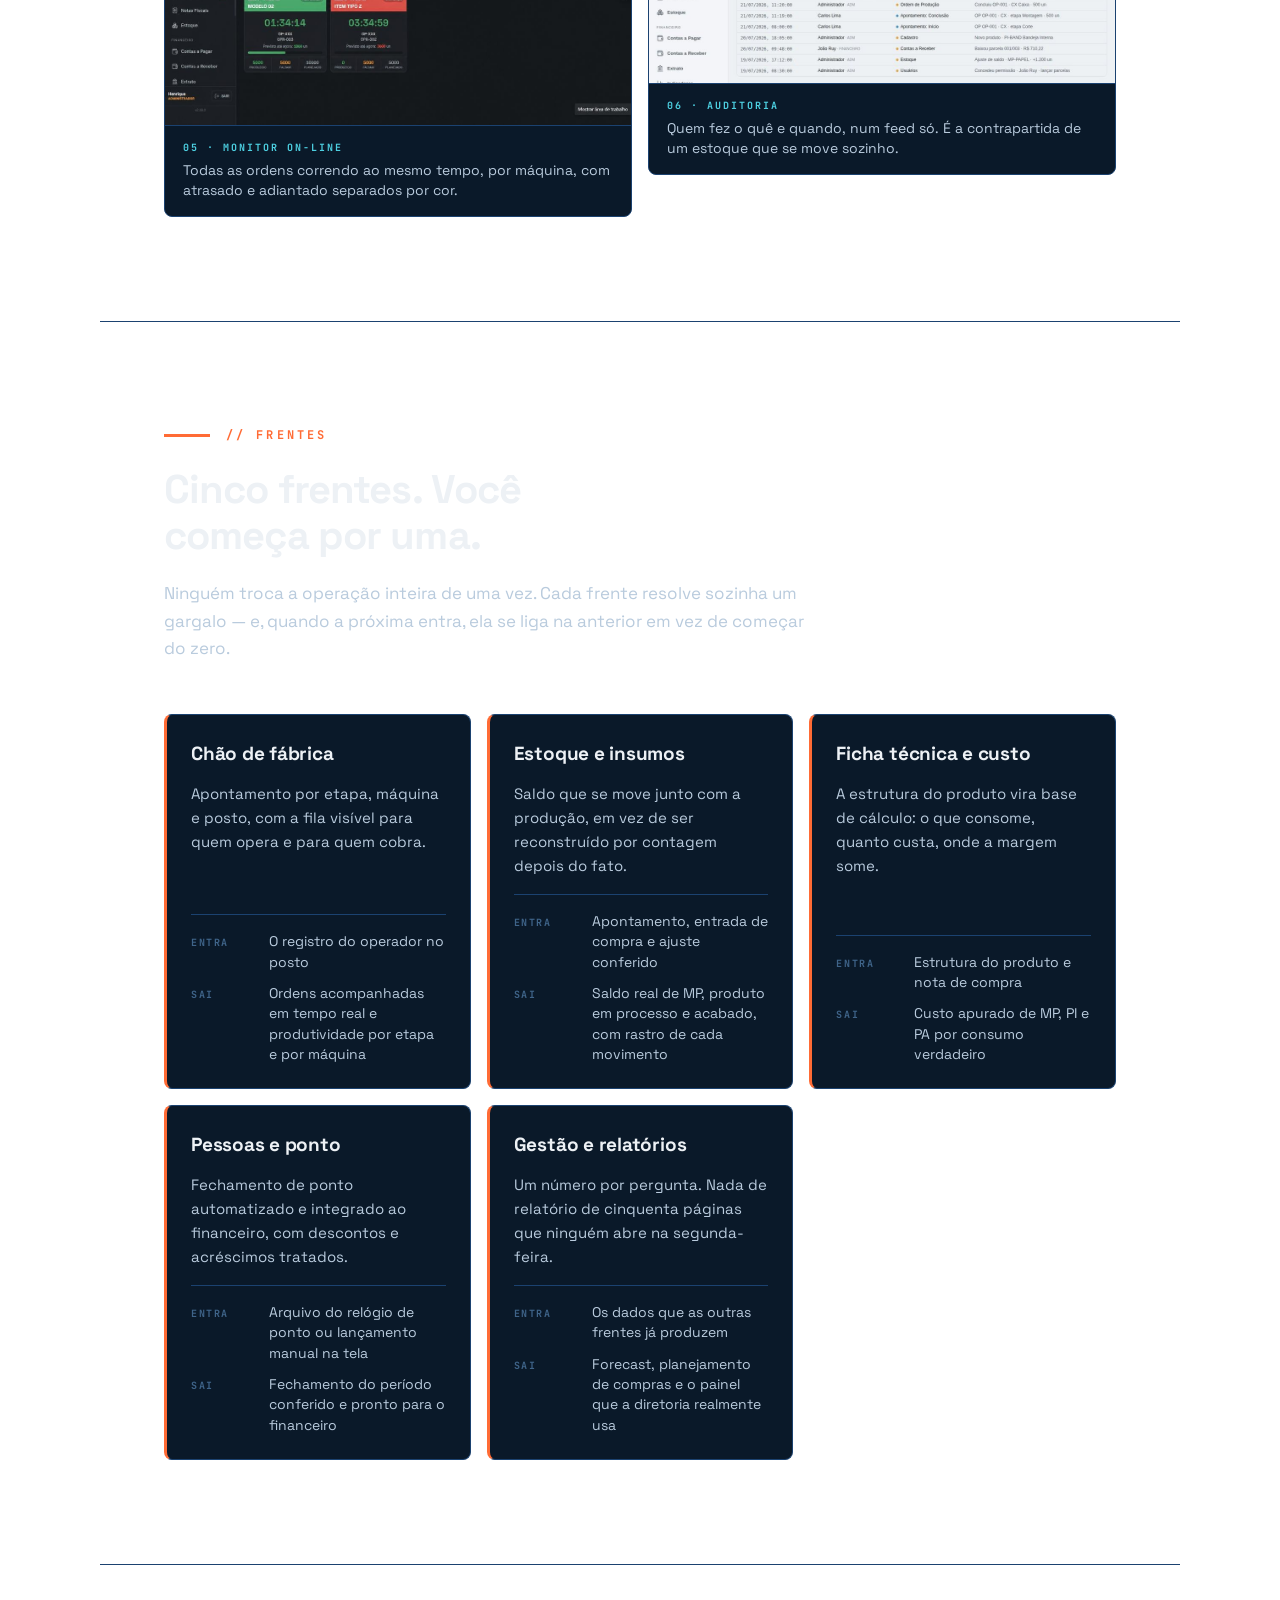
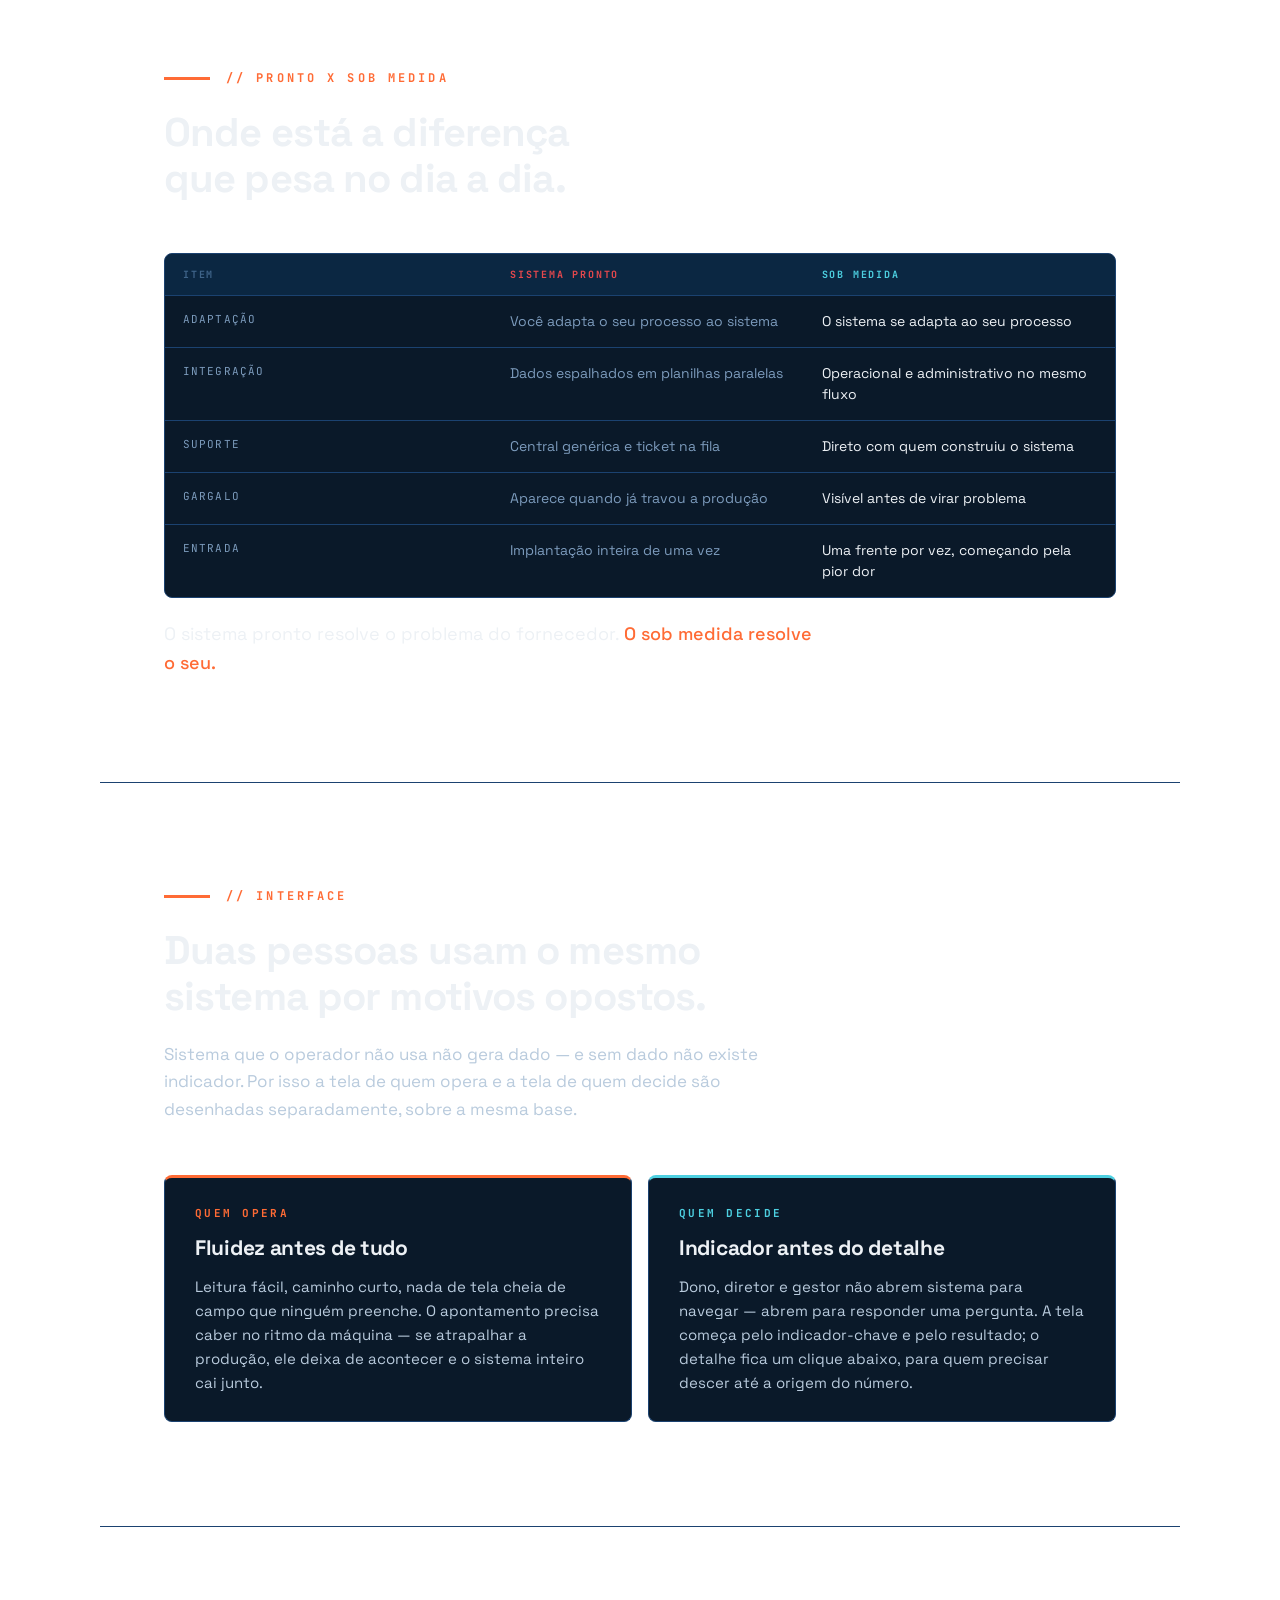
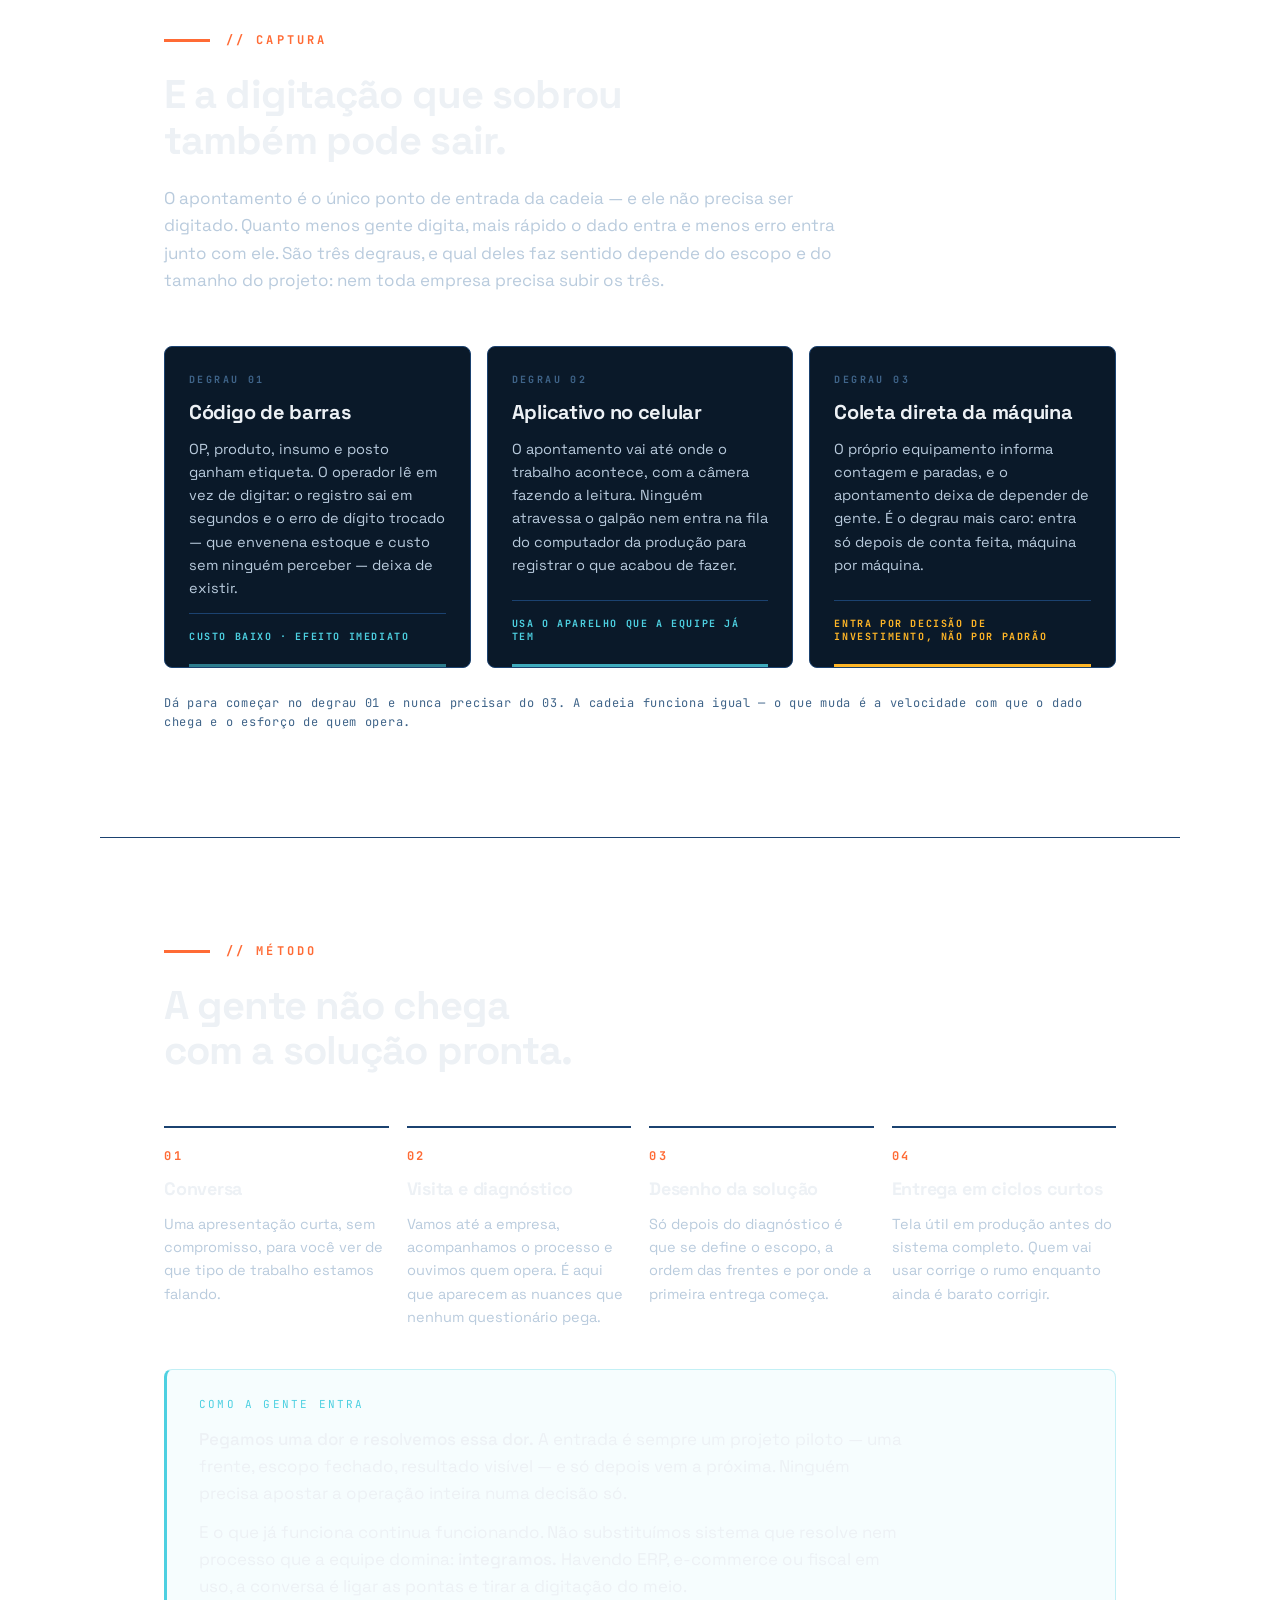
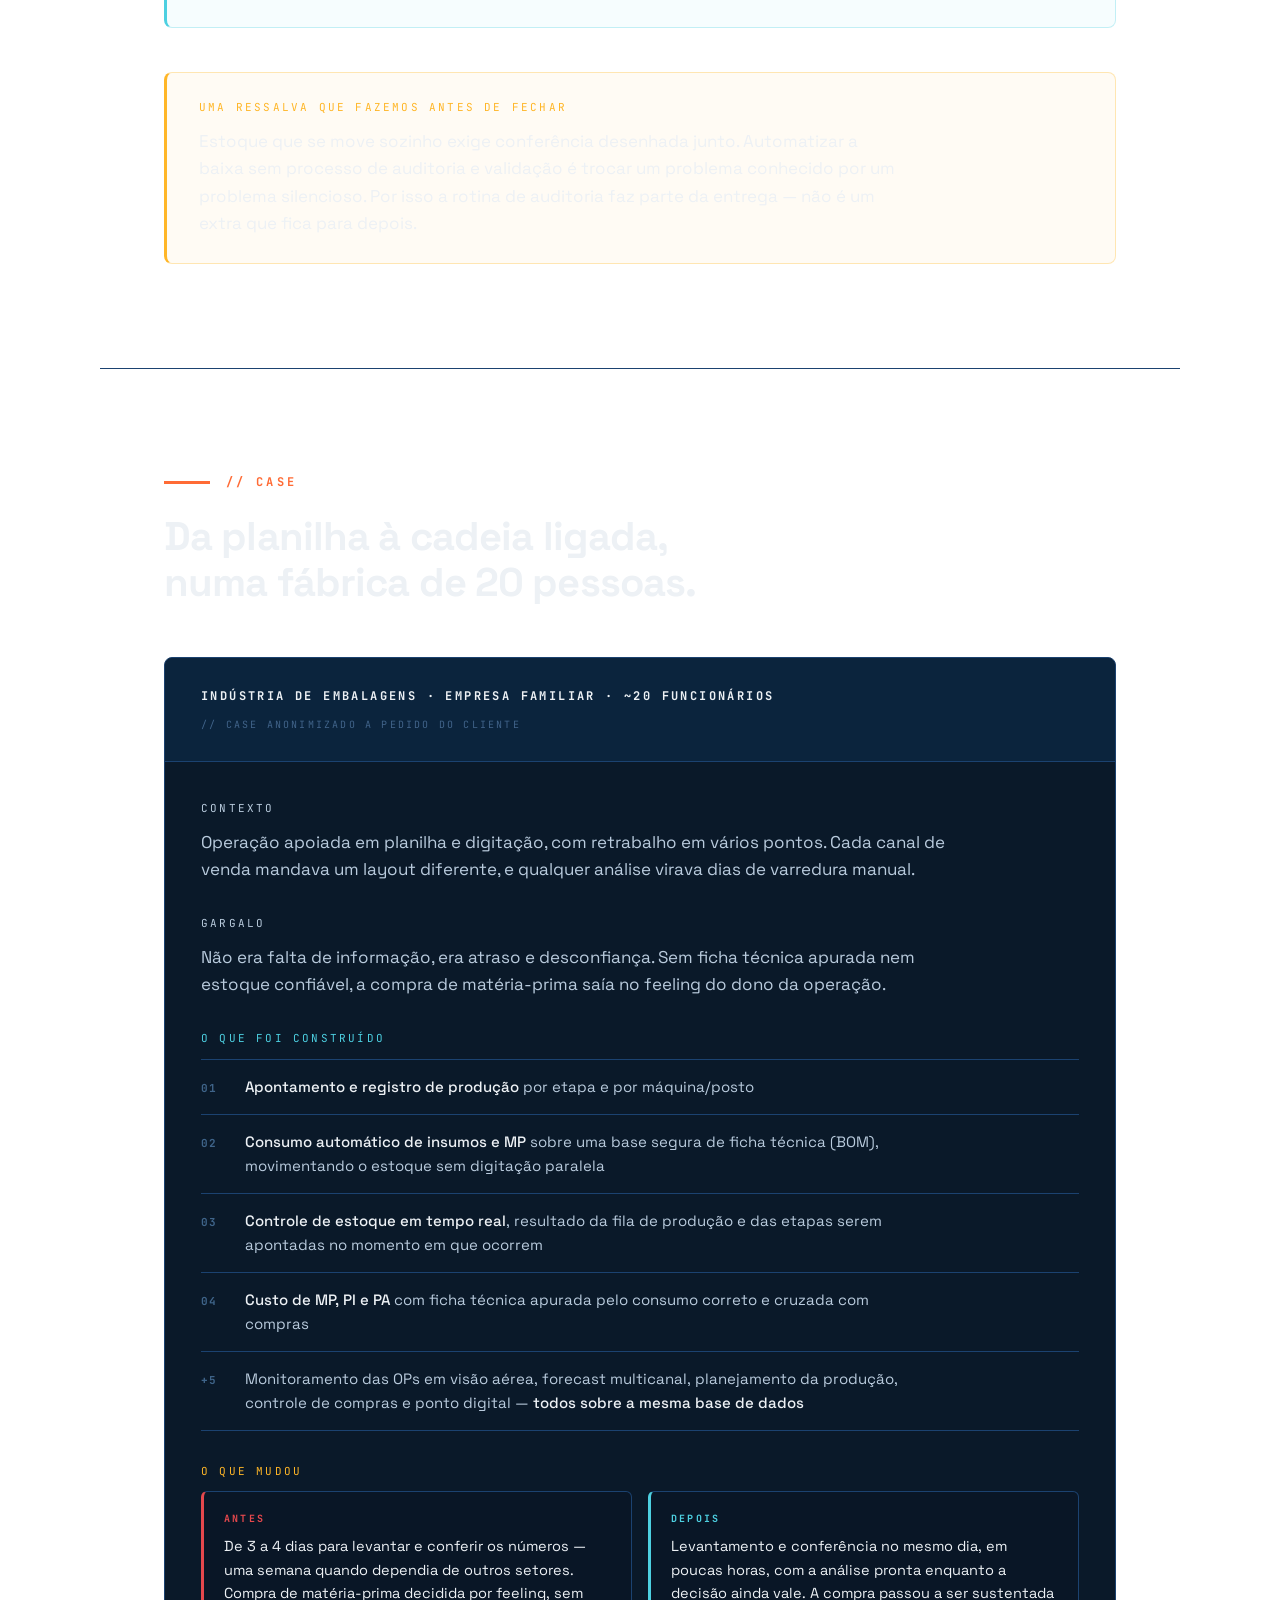
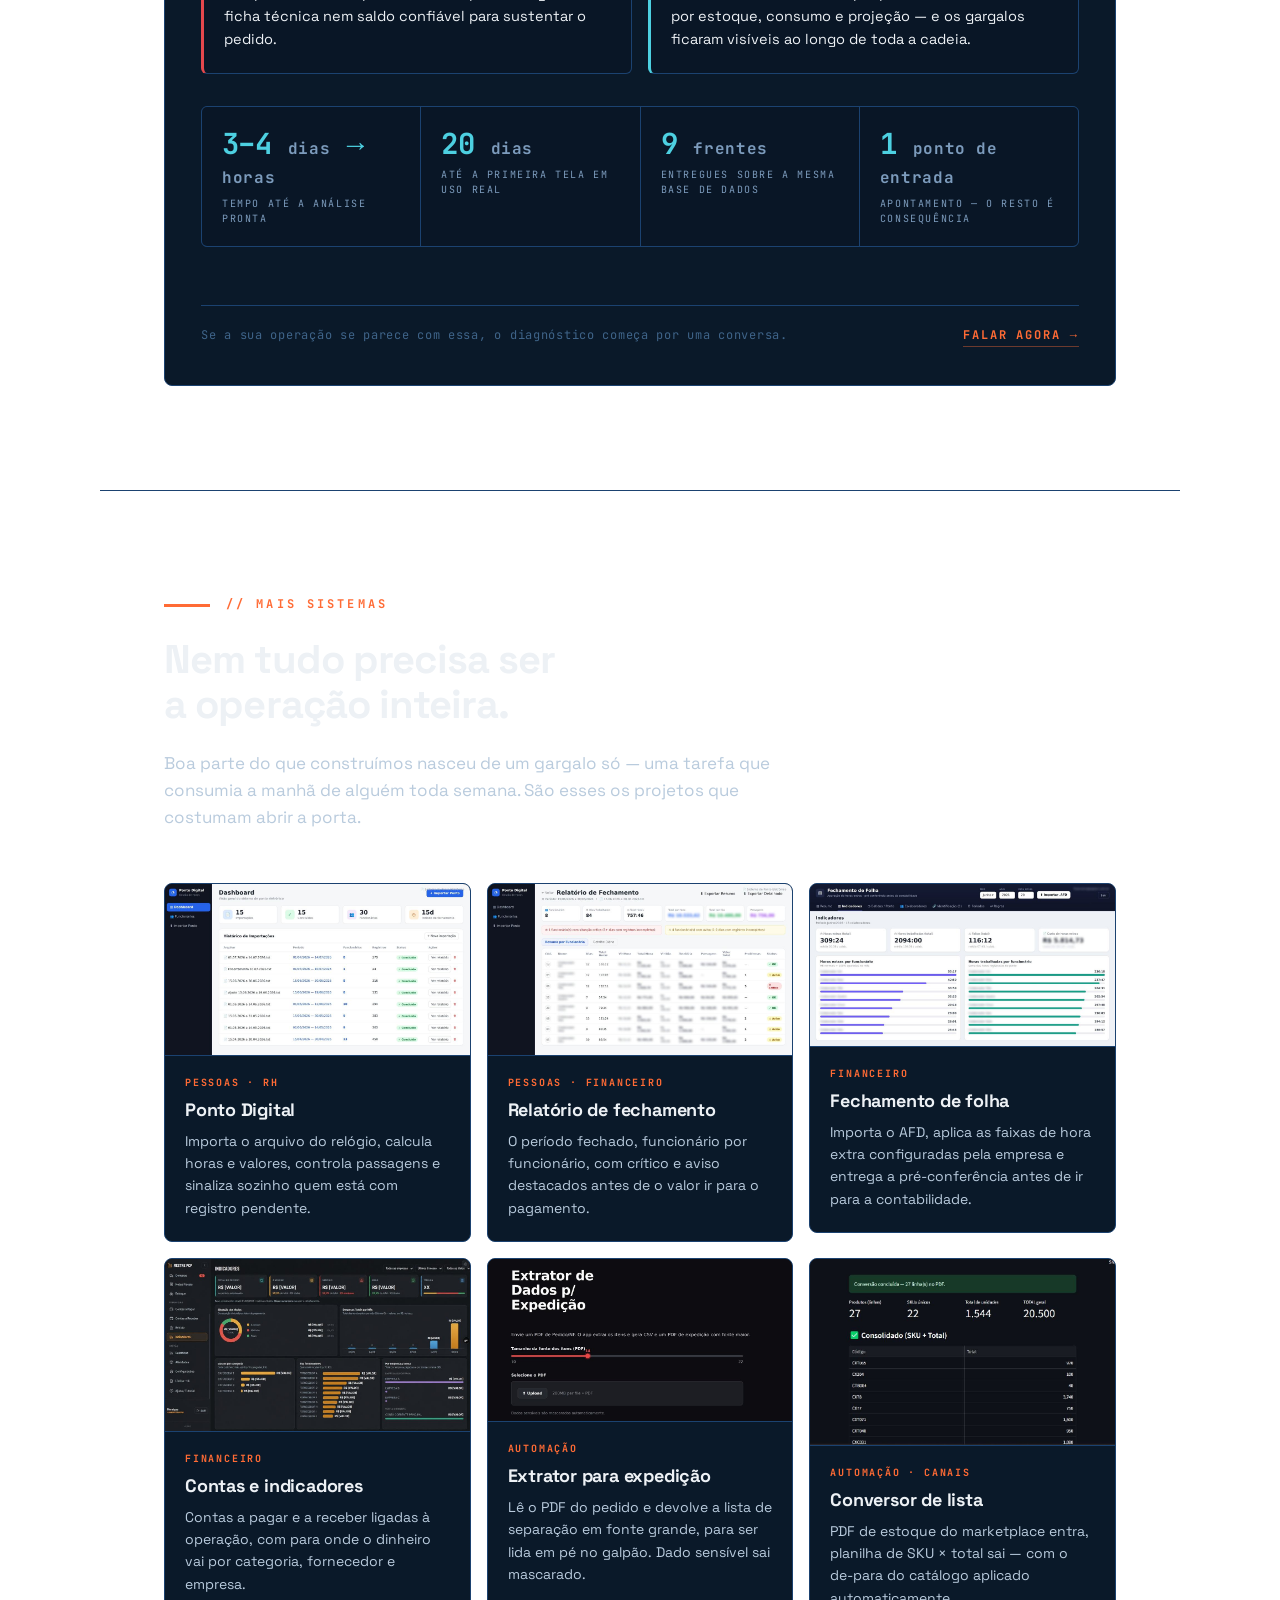
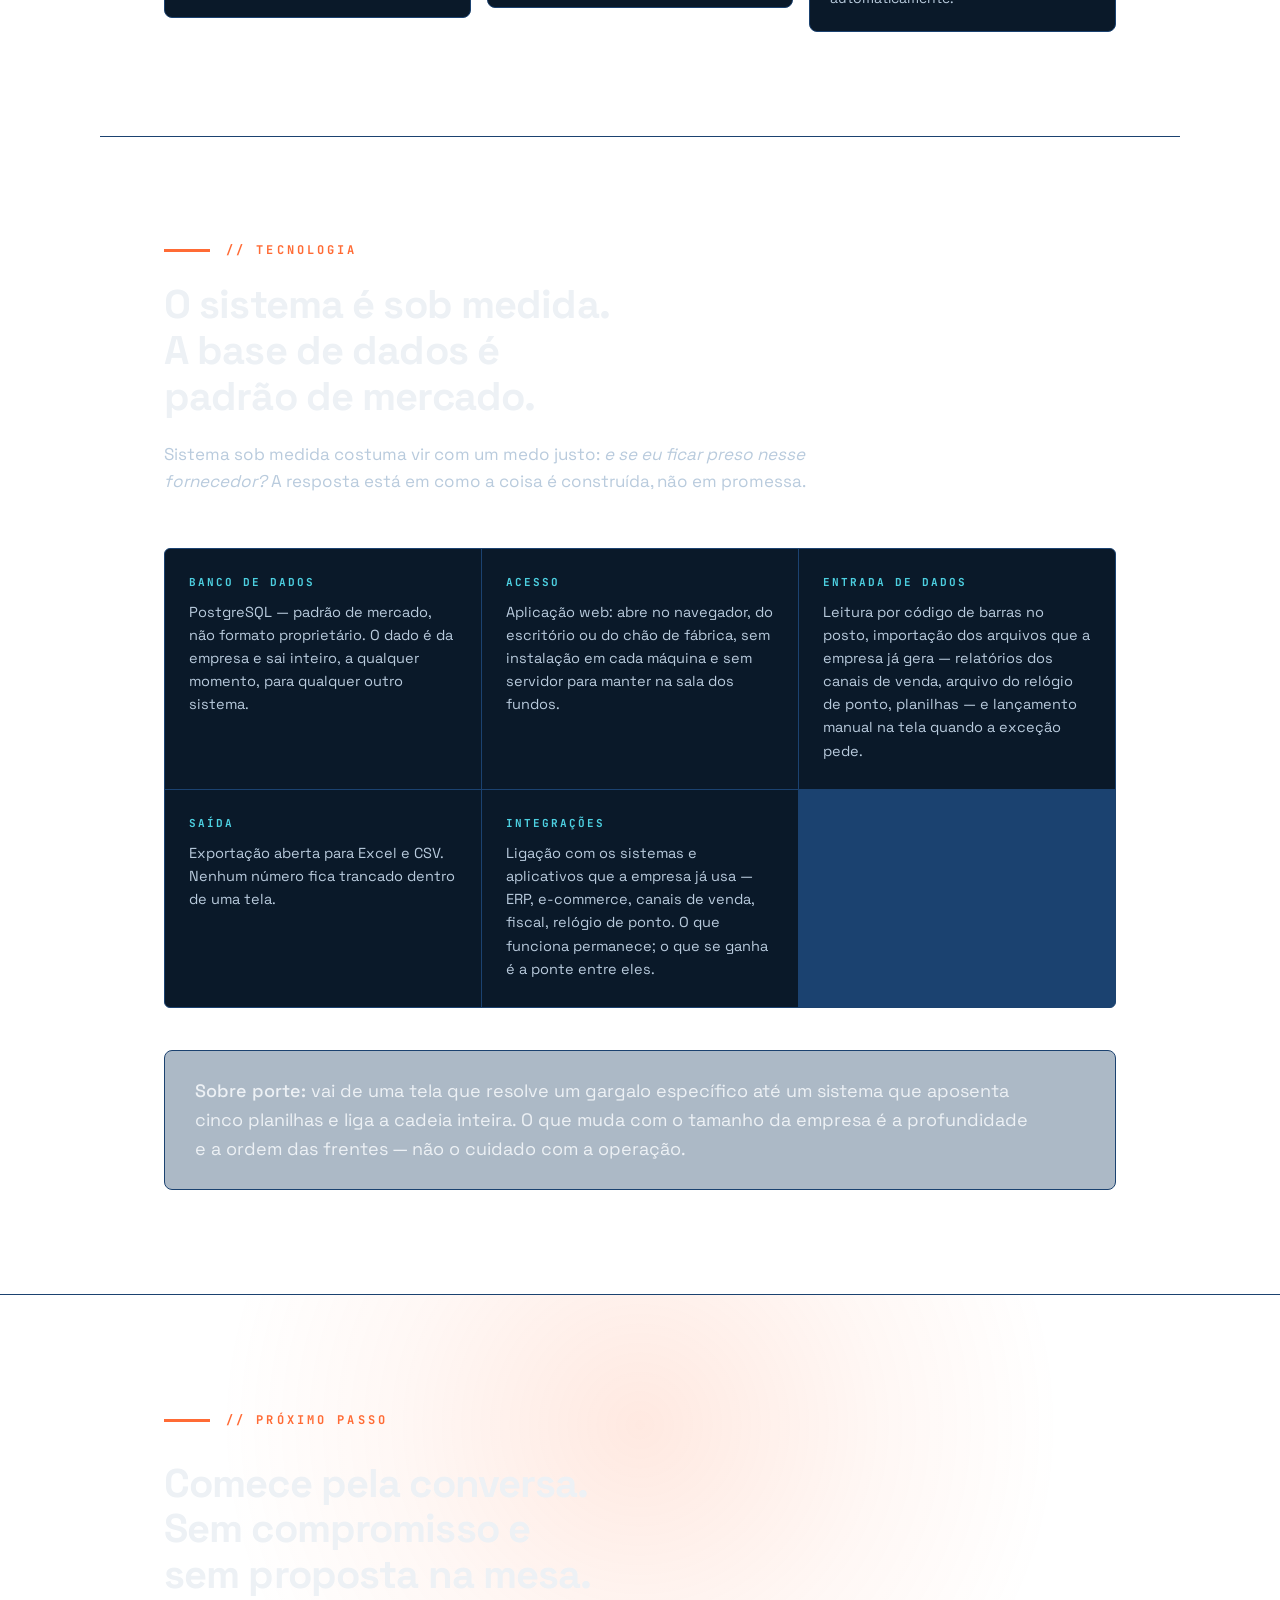
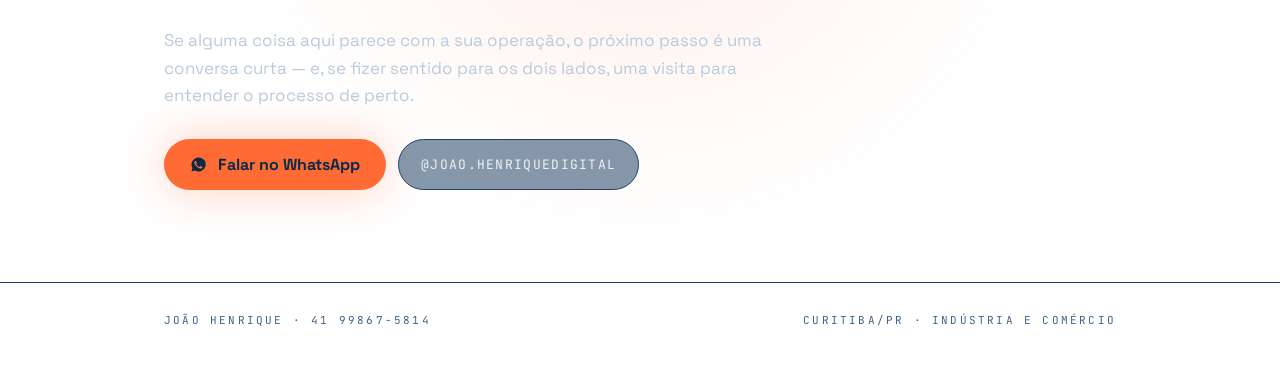
==== commit 9db697c4: "Update index.html" ====
--- a/index.html
+++ b/index.html
@@ -76,13 +76,15 @@
 }
 
 #side-nav {
-  position: sticky;
-  top: 120px;
-  align-self: start;
+  position: fixed;
+  top: 50%;
+  left: 48px;
+  transform: translateY(-50%);
   width: 160px;
   display: none;
   flex-direction: column;
   gap: 2px;
+  z-index: 40;
 }
 #side-nav a {
   display: block;
